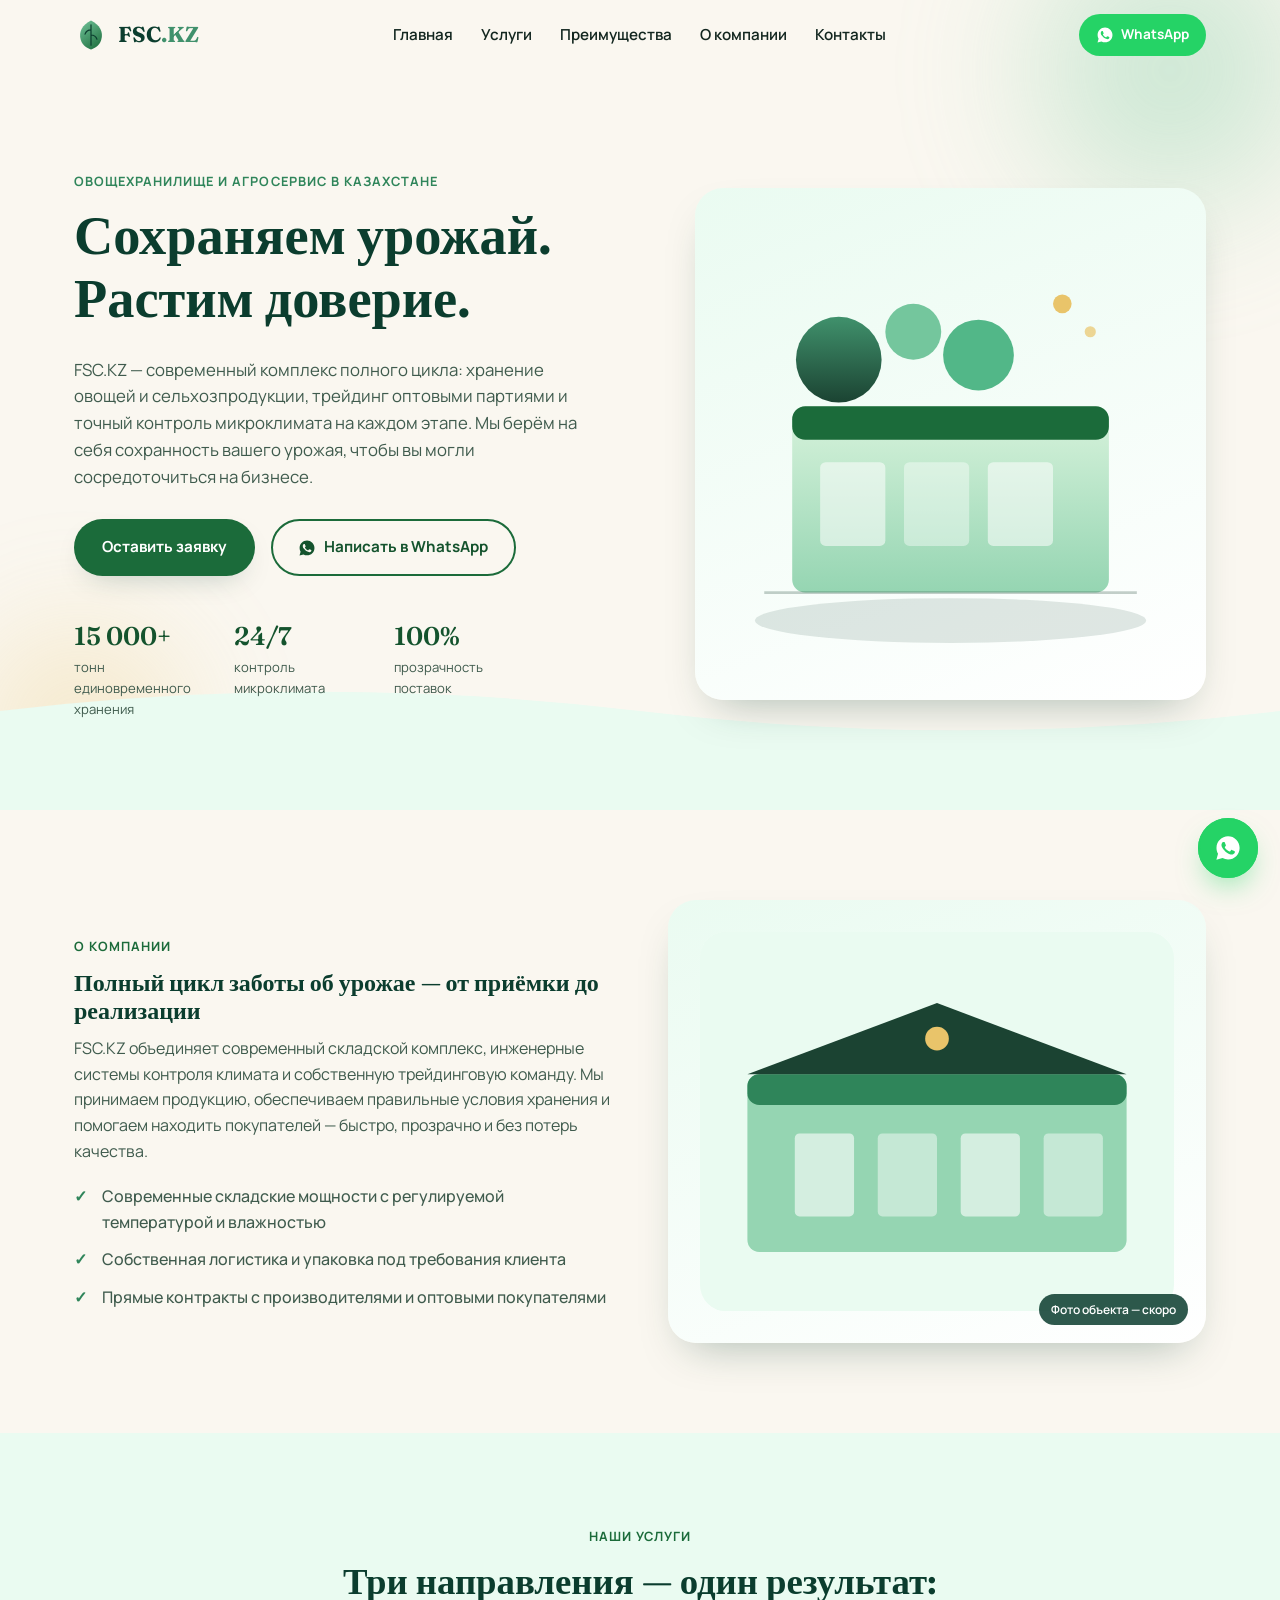
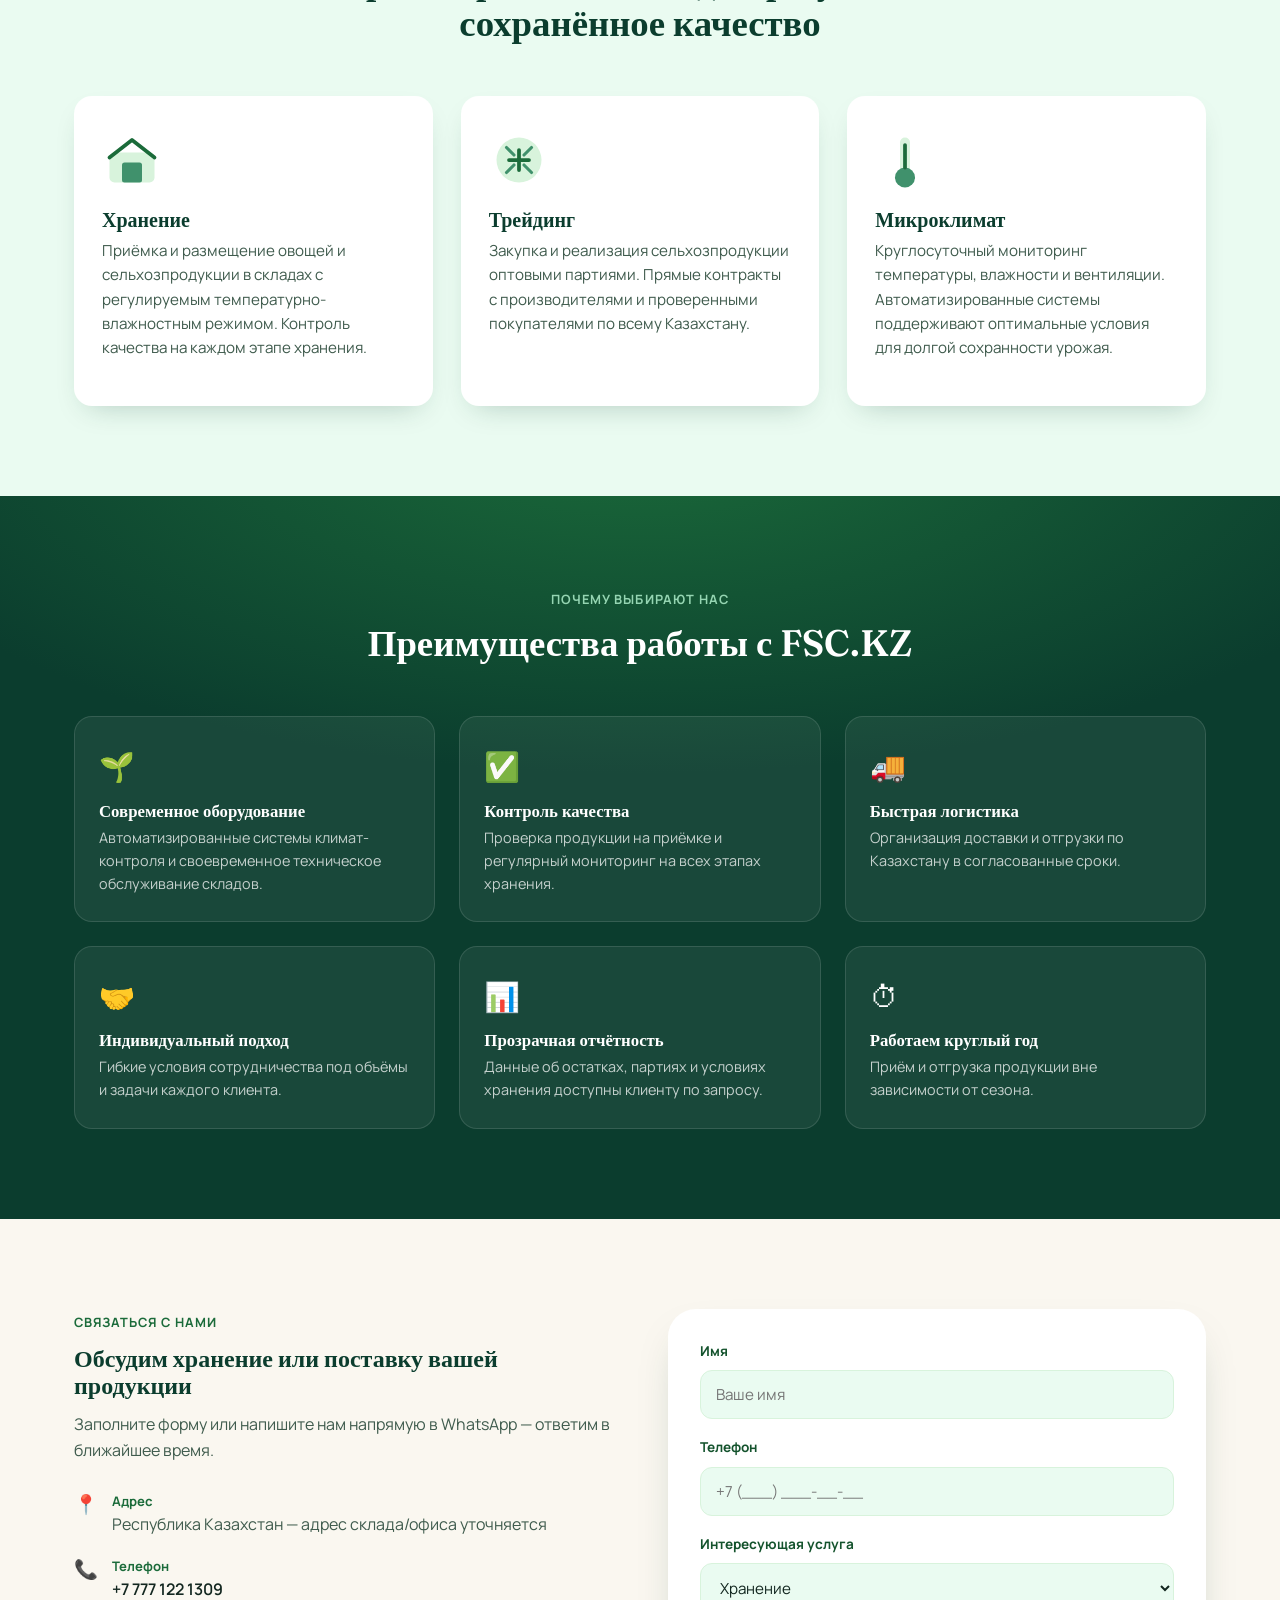
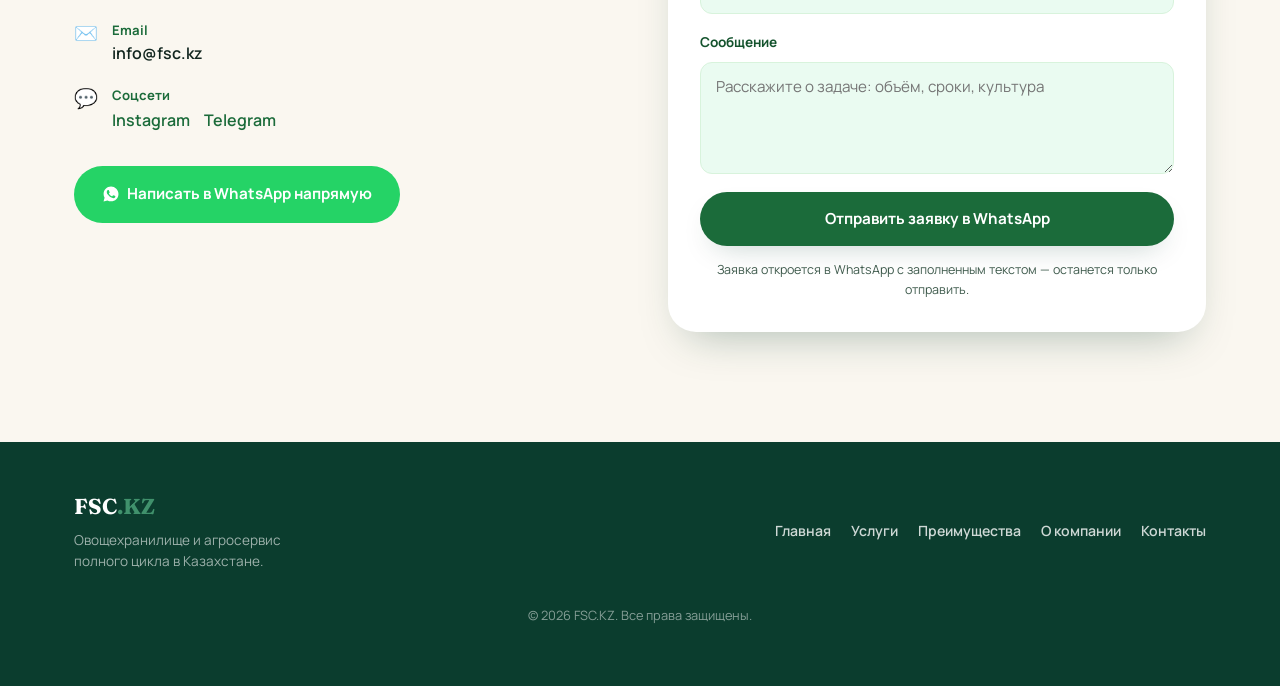
==== index.html @ c546d1f9 "Add responsive FSC.KZ landing page (storage, trading, climate control) Static HTML/CSS/JS site in gr" ====
<!DOCTYPE html>
<html lang="ru">
<head>
<meta charset="UTF-8">
<meta name="viewport" content="width=device-width, initial-scale=1.0">
<title>FSC.KZ — Овощехранилище и агросервис</title>
<meta name="description" content="FSC.KZ — современное овощехранилище и агросервис в Казахстане. Хранение, трейдинг и контроль микроклимата для сельхозпродукции.">
<link rel="icon" href="assets/images/favicon.svg" type="image/svg+xml">
<link rel="preconnect" href="https://fonts.googleapis.com">
<link rel="preconnect" href="https://fonts.gstatic.com" crossorigin>
<link href="https://fonts.googleapis.com/css2?family=Manrope:wght@400;500;600;700;800&family=Fraunces:ital,opsz,wght@0,9..144,500;0,9..144,600;1,9..144,500&display=swap" rel="stylesheet">
<link rel="stylesheet" href="assets/css/style.css">
</head>
<body>

<!-- ============ HEADER ============ -->
<header class="header" id="header">
  <div class="container header__inner">
    <a href="#top" class="logo">
      <span class="logo__mark" aria-hidden="true">
        <svg viewBox="0 0 40 40" fill="none" xmlns="http://www.w3.org/2000/svg">
          <path d="M20 3C10 8 5 16 8 26c2 6.5 8 10 12 11 4-1 10-4.5 12-11 3-10-2-18-12-23Z" fill="url(#leafGrad)"/>
          <path d="M20 8v24M20 14c-3 0-6 2-7 5M20 20c3 0 6 2 7 5" stroke="#0b3d2e" stroke-width="1.4" stroke-linecap="round"/>
          <defs>
            <linearGradient id="leafGrad" x1="5" y1="3" x2="32" y2="37" gradientUnits="userSpaceOnUse">
              <stop stop-color="#74C69D"/>
              <stop offset="1" stop-color="#1B6B3A"/>
            </linearGradient>
          </defs>
        </svg>
      </span>
      <span class="logo__text">FSC<span class="logo__dot">.KZ</span></span>
    </a>

    <nav class="nav" id="nav">
      <a href="#top">Главная</a>
      <a href="#services">Услуги</a>
      <a href="#advantages">Преимущества</a>
      <a href="#about">О компании</a>
      <a href="#contact">Контакты</a>
    </nav>

    <div class="header__actions">
      <a class="btn btn--whatsapp btn--sm" id="wa-header" href="#" target="_blank" rel="noopener">
        <svg viewBox="0 0 24 24" width="18" height="18" fill="currentColor" aria-hidden="true"><path d="M12.04 2C6.58 2 2.13 6.45 2.13 11.91c0 1.75.46 3.46 1.33 4.96L2.05 22l5.25-1.38a9.9 9.9 0 0 0 4.74 1.21h.01c5.46 0 9.91-4.45 9.91-9.91 0-2.65-1.03-5.14-2.9-7.01A9.87 9.87 0 0 0 12.04 2Zm5.8 14.16c-.24.68-1.4 1.32-1.93 1.38-.5.06-1.02.28-3.42-.71-2.9-1.19-4.77-4.14-4.92-4.34-.15-.2-1.17-1.56-1.17-2.97s.73-2.1.99-2.39c.25-.28.55-.35.73-.35.19 0 .37 0 .53.01.17.01.4-.06.62.48.24.58.81 2 .88 2.15.07.15.12.32.02.51-.1.2-.15.32-.3.49-.15.17-.3.38-.44.51-.15.14-.3.29-.13.57.17.28.75 1.25 1.62 2.03 1.11 1 2.05 1.31 2.33 1.46.28.15.44.12.6-.07.17-.2.71-.83.9-1.11.19-.29.38-.24.63-.14.26.1 1.65.79 1.94.93.28.14.47.21.53.33.07.13.07.72-.17 1.4Z"/></svg>
        WhatsApp
      </a>
      <button class="nav__toggle" id="navToggle" aria-label="Открыть меню" aria-expanded="false">
        <span></span><span></span><span></span>
      </button>
    </div>
  </div>
</header>

<main id="top">

  <!-- ============ HERO ============ -->
  <section class="hero">
    <div class="hero__bg" aria-hidden="true">
      <div class="blob blob--1"></div>
      <div class="blob blob--2"></div>
      <svg class="hero__rows" viewBox="0 0 1440 400" preserveAspectRatio="none" aria-hidden="true">
        <path d="M0 220 Q 360 150 720 220 T 1440 220 V400 H0 Z" fill="#eafbf1"/>
      </svg>
    </div>

    <div class="container hero__inner">
      <div class="hero__content" data-reveal>
        <p class="eyebrow">Овощехранилище и агросервис в Казахстане</p>
        <h1>Сохраняем урожай.<br>Растим доверие.</h1>
        <p class="hero__lead">
          FSC.KZ — современный комплекс полного цикла: хранение овощей и сельхозпродукции,
          трейдинг оптовыми партиями и точный контроль микроклимата на каждом этапе.
          Мы берём на себя сохранность вашего урожая, чтобы вы могли сосредоточиться на бизнесе.
        </p>
        <div class="hero__cta">
          <a href="#contact" class="btn btn--primary">Оставить заявку</a>
          <a href="#" class="btn btn--outline wa-link" id="wa-hero" target="_blank" rel="noopener">
            <svg viewBox="0 0 24 24" width="18" height="18" fill="currentColor" aria-hidden="true"><path d="M12.04 2C6.58 2 2.13 6.45 2.13 11.91c0 1.75.46 3.46 1.33 4.96L2.05 22l5.25-1.38a9.9 9.9 0 0 0 4.74 1.21h.01c5.46 0 9.91-4.45 9.91-9.91 0-2.65-1.03-5.14-2.9-7.01A9.87 9.87 0 0 0 12.04 2Zm5.8 14.16c-.24.68-1.4 1.32-1.93 1.38-.5.06-1.02.28-3.42-.71-2.9-1.19-4.77-4.14-4.92-4.34-.15-.2-1.17-1.56-1.17-2.97s.73-2.1.99-2.39c.25-.28.55-.35.73-.35.19 0 .37 0 .53.01.17.01.4-.06.62.48.24.58.81 2 .88 2.15.07.15.12.32.02.51-.1.2-.15.32-.3.49-.15.17-.3.38-.44.51-.15.14-.3.29-.13.57.17.28.75 1.25 1.62 2.03 1.11 1 2.05 1.31 2.33 1.46.28.15.44.12.6-.07.17-.2.71-.83.9-1.11.19-.29.38-.24.63-.14.26.1 1.65.79 1.94.93.28.14.47.21.53.33.07.13.07.72-.17 1.4Z"/></svg>
            Написать в WhatsApp
          </a>
        </div>

        <div class="hero__stats">
          <div class="stat">
            <span class="stat__num">15 000+</span>
            <span class="stat__label">тонн единовременного хранения</span>
          </div>
          <div class="stat">
            <span class="stat__num">24/7</span>
            <span class="stat__label">контроль микроклимата</span>
          </div>
          <div class="stat">
            <span class="stat__num">100%</span>
            <span class="stat__label">прозрачность поставок</span>
          </div>
        </div>
      </div>

      <div class="hero__visual reveal-card" id="heroVisual" data-reveal>
        <svg viewBox="0 0 480 480" class="hero__illustration" role="img" aria-label="Иллюстрация овощехранилища">
          <defs>
            <linearGradient id="silo" x1="0" y1="0" x2="0" y2="1">
              <stop offset="0" stop-color="#d8f3dc"/>
              <stop offset="1" stop-color="#95d5b2"/>
            </linearGradient>
            <linearGradient id="ground" x1="0" y1="0" x2="0" y2="1">
              <stop offset="0" stop-color="#40916c"/>
              <stop offset="1" stop-color="#1b4332"/>
            </linearGradient>
          </defs>
          <ellipse cx="240" cy="430" rx="210" ry="24" fill="#0b3d2e" opacity=".12"/>
          <rect x="70" y="200" width="340" height="200" rx="14" fill="url(#silo)"/>
          <rect x="70" y="200" width="340" height="36" rx="14" fill="#1b6b3a"/>
          <rect x="100" y="260" width="70" height="90" rx="6" fill="#ffffff" opacity=".55"/>
          <rect x="190" y="260" width="70" height="90" rx="6" fill="#ffffff" opacity=".4"/>
          <rect x="280" y="260" width="70" height="90" rx="6" fill="#ffffff" opacity=".55"/>
          <circle cx="120" cy="150" r="46" fill="url(#ground)"/>
          <circle cx="200" cy="120" r="30" fill="#74c69d"/>
          <circle cx="270" cy="145" r="38" fill="#52b788"/>
          <path d="M40 400h400" stroke="#1b4332" stroke-width="3" opacity=".25"/>
          <g class="float-slow">
            <circle cx="360" cy="90" r="10" fill="#e9c46a"/>
            <circle cx="390" cy="120" r="6" fill="#e9c46a" opacity=".7"/>
          </g>
        </svg>
        <div class="reveal-card__glow"></div>
      </div>
    </div>
  </section>

  <!-- ============ ABOUT ============ -->
  <section class="about" id="about">
    <div class="container about__inner">
      <div class="about__text" data-reveal>
        <p class="eyebrow eyebrow--dark">О компании</p>
        <h2>Полный цикл заботы об урожае — от приёмки до реализации</h2>
        <p>
          FSC.KZ объединяет современный складской комплекс, инженерные системы контроля климата
          и собственную трейдинговую команду. Мы принимаем продукцию, обеспечиваем правильные условия
          хранения и помогаем находить покупателей — быстро, прозрачно и без потерь качества.
        </p>
        <ul class="about__points">
          <li>Современные складские мощности с регулируемой температурой и влажностью</li>
          <li>Собственная логистика и упаковка под требования клиента</li>
          <li>Прямые контракты с производителями и оптовыми покупателями</li>
        </ul>
      </div>
      <div class="about__media reveal-card" data-reveal>
        <svg viewBox="0 0 400 320" role="img" aria-label="Складской комплекс">
          <rect width="400" height="320" rx="22" fill="#eafbf1"/>
          <rect x="40" y="120" width="320" height="150" rx="10" fill="#95d5b2"/>
          <rect x="40" y="120" width="320" height="26" rx="10" fill="#2f855a"/>
          <polygon points="40,120 200,60 360,120" fill="#1b4332"/>
          <rect x="80" y="170" width="50" height="70" rx="4" fill="#ffffff" opacity=".6"/>
          <rect x="150" y="170" width="50" height="70" rx="4" fill="#ffffff" opacity=".45"/>
          <rect x="220" y="170" width="50" height="70" rx="4" fill="#ffffff" opacity=".6"/>
          <rect x="290" y="170" width="50" height="70" rx="4" fill="#ffffff" opacity=".45"/>
          <circle cx="200" cy="90" r="10" fill="#e9c46a"/>
        </svg>
        <div class="reveal-card__glow"></div>
        <span class="media-badge">Фото объекта — скоро</span>
      </div>
    </div>
  </section>

  <!-- ============ SERVICES ============ -->
  <section class="services" id="services">
    <div class="container">
      <div class="section-head" data-reveal>
        <p class="eyebrow eyebrow--dark">Наши услуги</p>
        <h2>Три направления — один результат: сохранённое качество</h2>
      </div>

      <div class="cards">
        <article class="card" data-reveal>
          <div class="card__icon">
            <svg viewBox="0 0 48 48" fill="none"><rect x="6" y="18" width="36" height="24" rx="4" fill="#d8f3dc"/><path d="M6 22 24 8l18 14" stroke="#1b6b3a" stroke-width="3" fill="none" stroke-linecap="round" stroke-linejoin="round"/><rect x="16" y="26" width="16" height="16" rx="2" fill="#40916c"/></svg>
          </div>
          <h3>Хранение</h3>
          <p>Приёмка и размещение овощей и сельхозпродукции в складах с регулируемым температурно-влажностным режимом. Контроль качества на каждом этапе хранения.</p>
          <div class="card__more">
            <p>Гибкие сроки хранения, раздельные зоны по видам продукции, учёт партий и остатков в реальном времени.</p>
            <a href="#contact" class="card__link">Рассчитать хранение →</a>
          </div>
        </article>

        <article class="card" data-reveal>
          <div class="card__icon">
            <svg viewBox="0 0 48 48" fill="none"><circle cx="24" cy="24" r="18" fill="#d8f3dc"/><path d="M16 24h16M24 16v16" stroke="#1b6b3a" stroke-width="3" stroke-linecap="round"/><path d="M14 14l6 6M34 14l-6 6M14 34l6-6M34 34l-6-6" stroke="#40916c" stroke-width="2.5" stroke-linecap="round"/></svg>
          </div>
          <h3>Трейдинг</h3>
          <p>Закупка и реализация сельхозпродукции оптовыми партиями. Прямые контракты с производителями и проверенными покупателями по всему Казахстану.</p>
          <div class="card__more">
            <p>Прозрачное ценообразование, сопровождение сделки, помощь с логистикой и документами.</p>
            <a href="#contact" class="card__link">Обсудить поставку →</a>
          </div>
        </article>

        <article class="card" data-reveal>
          <div class="card__icon">
            <svg viewBox="0 0 48 48" fill="none"><rect x="20" y="6" width="8" height="30" rx="4" fill="#d8f3dc"/><circle cx="24" cy="38" r="8" fill="#40916c"/><path d="M24 12v18" stroke="#1b6b3a" stroke-width="3" stroke-linecap="round"/></svg>
          </div>
          <h3>Микроклимат</h3>
          <p>Круглосуточный мониторинг температуры, влажности и вентиляции. Автоматизированные системы поддерживают оптимальные условия для долгой сохранности урожая.</p>
          <div class="card__more">
            <p>Датчики и автоматика собственной разработки, отчётность по параметрам хранения по запросу клиента.</p>
            <a href="#contact" class="card__link">Узнать подробнее →</a>
          </div>
        </article>
      </div>
    </div>
  </section>

  <!-- ============ ADVANTAGES ============ -->
  <section class="advantages" id="advantages">
    <div class="container">
      <div class="section-head section-head--light" data-reveal>
        <p class="eyebrow eyebrow--light">Почему выбирают нас</p>
        <h2>Преимущества работы с FSC.KZ</h2>
      </div>

      <div class="adv-grid">
        <div class="adv" data-reveal>
          <div class="adv__icon">🌱</div>
          <h4>Современное оборудование</h4>
          <p>Автоматизированные системы климат-контроля и своевременное техническое обслуживание складов.</p>
        </div>
        <div class="adv" data-reveal>
          <div class="adv__icon">✅</div>
          <h4>Контроль качества</h4>
          <p>Проверка продукции на приёмке и регулярный мониторинг на всех этапах хранения.</p>
        </div>
        <div class="adv" data-reveal>
          <div class="adv__icon">🚚</div>
          <h4>Быстрая логистика</h4>
          <p>Организация доставки и отгрузки по Казахстану в согласованные сроки.</p>
        </div>
        <div class="adv" data-reveal>
          <div class="adv__icon">🤝</div>
          <h4>Индивидуальный подход</h4>
          <p>Гибкие условия сотрудничества под объёмы и задачи каждого клиента.</p>
        </div>
        <div class="adv" data-reveal>
          <div class="adv__icon">📊</div>
          <h4>Прозрачная отчётность</h4>
          <p>Данные об остатках, партиях и условиях хранения доступны клиенту по запросу.</p>
        </div>
        <div class="adv" data-reveal>
          <div class="adv__icon">⏱</div>
          <h4>Работаем круглый год</h4>
          <p>Приём и отгрузка продукции вне зависимости от сезона.</p>
        </div>
      </div>
    </div>
  </section>

  <!-- ============ CONTACT ============ -->
  <section class="contact" id="contact">
    <div class="container contact__inner">
      <div class="contact__info" data-reveal>
        <p class="eyebrow eyebrow--dark">Связаться с нами</p>
        <h2>Обсудим хранение или поставку вашей продукции</h2>
        <p class="contact__lead">Заполните форму или напишите нам напрямую в WhatsApp — ответим в ближайшее время.</p>

        <ul class="contact__list">
          <li>
            <span class="contact__ico">📍</span>
            <div><strong>Адрес</strong><span data-config="address">Адрес склада/офиса — уточняется</span></div>
          </li>
          <li>
            <span class="contact__ico">📞</span>
            <div><strong>Телефон</strong><a href="tel:+77771221309">+7 777 122 1309</a></div>
          </li>
          <li>
            <span class="contact__ico">✉️</span>
            <div><strong>Email</strong><a href="mailto:info@fsc.kz" data-config="email">info@fsc.kz</a></div>
          </li>
          <li>
            <span class="contact__ico">💬</span>
            <div><strong>Соцсети</strong>
              <div class="social-row">
                <a href="#" data-config="instagram" target="_blank" rel="noopener">Instagram</a>
                <a href="#" data-config="telegram" target="_blank" rel="noopener">Telegram</a>
              </div>
            </div>
          </li>
        </ul>

        <a href="#" class="btn btn--whatsapp wa-link" id="wa-contact" target="_blank" rel="noopener">
          <svg viewBox="0 0 24 24" width="18" height="18" fill="currentColor" aria-hidden="true"><path d="M12.04 2C6.58 2 2.13 6.45 2.13 11.91c0 1.75.46 3.46 1.33 4.96L2.05 22l5.25-1.38a9.9 9.9 0 0 0 4.74 1.21h.01c5.46 0 9.91-4.45 9.91-9.91 0-2.65-1.03-5.14-2.9-7.01A9.87 9.87 0 0 0 12.04 2Zm5.8 14.16c-.24.68-1.4 1.32-1.93 1.38-.5.06-1.02.28-3.42-.71-2.9-1.19-4.77-4.14-4.92-4.34-.15-.2-1.17-1.56-1.17-2.97s.73-2.1.99-2.39c.25-.28.55-.35.73-.35.19 0 .37 0 .53.01.17.01.4-.06.62.48.24.58.81 2 .88 2.15.07.15.12.32.02.51-.1.2-.15.32-.3.49-.15.17-.3.38-.44.51-.15.14-.3.29-.13.57.17.28.75 1.25 1.62 2.03 1.11 1 2.05 1.31 2.33 1.46.28.15.44.12.6-.07.17-.2.71-.83.9-1.11.19-.29.38-.24.63-.14.26.1 1.65.79 1.94.93.28.14.47.21.53.33.07.13.07.72-.17 1.4Z"/></svg>
          Написать в WhatsApp напрямую
        </a>
      </div>

      <form class="contact__form" id="contactForm" data-reveal>
        <label>
          Имя
          <input type="text" name="name" required placeholder="Ваше имя">
        </label>
        <label>
          Телефон
          <input type="tel" name="phone" required placeholder="+7 (___) ___-__-__">
        </label>
        <label>
          Интересующая услуга
          <select name="service">
            <option value="Хранение">Хранение</option>
            <option value="Трейдинг">Трейдинг</option>
            <option value="Микроклимат">Микроклимат</option>
            <option value="Другое">Другое</option>
          </select>
        </label>
        <label>
          Сообщение
          <textarea name="message" rows="4" placeholder="Расскажите о задаче: объём, сроки, культура"></textarea>
        </label>
        <button type="submit" class="btn btn--primary btn--block">
          Отправить заявку в WhatsApp
        </button>
        <p class="form__hint">Заявка откроется в WhatsApp с заполненным текстом — останется только отправить.</p>
      </form>
    </div>
  </section>
</main>

<!-- ============ FOOTER ============ -->
<footer class="footer">
  <div class="container footer__inner">
    <div class="footer__brand">
      <span class="logo__text">FSC<span class="logo__dot">.KZ</span></span>
      <p>Овощехранилище и агросервис полного цикла в Казахстане.</p>
    </div>
    <nav class="footer__nav">
      <a href="#top">Главная</a>
      <a href="#services">Услуги</a>
      <a href="#advantages">Преимущества</a>
      <a href="#about">О компании</a>
      <a href="#contact">Контакты</a>
    </nav>
    <p class="footer__copy">© <span id="year"></span> FSC.KZ. Все права защищены.</p>
  </div>
</footer>

<!-- ============ FLOATING WHATSAPP ============ -->
<a href="#" class="wa-float wa-link" id="wa-float" target="_blank" rel="noopener" aria-label="Написать в WhatsApp">
  <svg viewBox="0 0 24 24" width="28" height="28" fill="currentColor" aria-hidden="true"><path d="M12.04 2C6.58 2 2.13 6.45 2.13 11.91c0 1.75.46 3.46 1.33 4.96L2.05 22l5.25-1.38a9.9 9.9 0 0 0 4.74 1.21h.01c5.46 0 9.91-4.45 9.91-9.91 0-2.65-1.03-5.14-2.9-7.01A9.87 9.87 0 0 0 12.04 2Zm5.8 14.16c-.24.68-1.4 1.32-1.93 1.38-.5.06-1.02.28-3.42-.71-2.9-1.19-4.77-4.14-4.92-4.34-.15-.2-1.17-1.56-1.17-2.97s.73-2.1.99-2.39c.25-.28.55-.35.73-.35.19 0 .37 0 .53.01.17.01.4-.06.62.48.24.58.81 2 .88 2.15.07.15.12.32.02.51-.1.2-.15.32-.3.49-.15.17-.3.38-.44.51-.15.14-.3.29-.13.57.17.28.75 1.25 1.62 2.03 1.11 1 2.05 1.31 2.33 1.46.28.15.44.12.6-.07.17-.2.71-.83.9-1.11.19-.29.38-.24.63-.14.26.1 1.65.79 1.94.93.28.14.47.21.53.33.07.13.07.72-.17 1.4Z"/></svg>
  <span class="wa-float__pulse"></span>
</a>

<script src="assets/js/main.js"></script>
</body>
</html>
---- assets/css/style.css ----
/* ==========================================================================
   FSC.KZ — design tokens
   ========================================================================== */
:root {
  --green-900: #0b3d2e;
  --green-800: #14532d;
  --green-700: #1b6b3a;
  --green-600: #2f855a;
  --green-500: #40916c;
  --green-400: #74c69d;
  --green-300: #95d5b2;
  --green-200: #b7e4c7;
  --green-100: #d8f3dc;
  --green-50: #eafbf1;
  --cream: #faf7f0;
  --earth: #e9c46a;
  --earth-dark: #c98a4b;
  --ink: #12261f;
  --ink-soft: #3f5b4d;
  --white: #ffffff;

  --wa: #25d366;
  --wa-dark: #1ebe5a;

  --font-display: 'Fraunces', 'Georgia', serif;
  --font-body: 'Manrope', 'Segoe UI', sans-serif;

  --radius-lg: 28px;
  --radius-md: 18px;
  --radius-sm: 12px;
  --shadow-soft: 0 20px 45px -20px rgba(11, 61, 46, 0.35);
  --shadow-card: 0 12px 30px -14px rgba(11, 61, 46, 0.28);
  --ease: cubic-bezier(.22, 1, .36, 1);
}

* { box-sizing: border-box; }
html { scroll-behavior: smooth; }
body {
  margin: 0;
  font-family: var(--font-body);
  color: var(--ink);
  background: var(--cream);
  line-height: 1.6;
  -webkit-font-smoothing: antialiased;
  overflow-x: hidden;
}
h1, h2, h3, h4 { font-family: var(--font-display); font-weight: 600; line-height: 1.15; margin: 0 0 .5em; color: var(--green-900); }
p { margin: 0 0 1em; color: var(--ink-soft); }
a { color: inherit; text-decoration: none; }
ul { list-style: none; margin: 0; padding: 0; }
img, svg { max-width: 100%; display: block; }
button { font-family: inherit; cursor: pointer; }

.container {
  width: 100%;
  max-width: 1180px;
  margin: 0 auto;
  padding: 0 24px;
}

.eyebrow {
  display: inline-block;
  font-weight: 700;
  font-size: .8rem;
  letter-spacing: .08em;
  text-transform: uppercase;
  color: var(--green-600);
  margin-bottom: 1em;
}
.eyebrow--dark { color: var(--green-700); }
.eyebrow--light { color: var(--green-300); }

/* Reveal-on-scroll (progressive enhancement: hidden only once JS confirms it can reveal them) */
.js-ready [data-reveal] {
  opacity: 0;
  transform: translateY(28px);
  transition: opacity .8s var(--ease), transform .8s var(--ease);
}
.js-ready [data-reveal].is-visible { opacity: 1; transform: translateY(0); }

@media (prefers-reduced-motion: reduce) {
  [data-reveal] { opacity: 1 !important; transform: none !important; transition: none !important; }
}

/* ==========================================================================
   Buttons
   ========================================================================== */
.btn {
  display: inline-flex;
  align-items: center;
  justify-content: center;
  gap: .5em;
  padding: .95em 1.7em;
  border-radius: 999px;
  font-weight: 700;
  font-size: .95rem;
  border: 2px solid transparent;
  transition: transform .25s var(--ease), box-shadow .25s var(--ease), background .25s var(--ease), color .25s var(--ease);
  white-space: nowrap;
}
.btn:hover { transform: translateY(-2px); }
.btn--primary { background: var(--green-700); color: var(--white); box-shadow: var(--shadow-card); }
.btn--primary:hover { background: var(--green-800); }
.btn--outline { border-color: var(--green-700); color: var(--green-800); background: transparent; }
.btn--outline:hover { background: var(--green-700); color: var(--white); }
.btn--whatsapp { background: var(--wa); color: var(--white); }
.btn--whatsapp:hover { background: var(--wa-dark); }
.btn--sm { padding: .6em 1.1em; font-size: .85rem; }
.btn--block { width: 100%; }

/* ==========================================================================
   Header
   ========================================================================== */
.header {
  position: fixed;
  inset: 0 0 auto 0;
  z-index: 100;
  padding: 14px 0;
  transition: background .35s var(--ease), box-shadow .35s var(--ease), padding .35s var(--ease);
}
.header::before {
  content: "";
  position: absolute; inset: 0;
  background: rgba(250, 247, 240, 0.72);
  backdrop-filter: blur(14px);
  -webkit-backdrop-filter: blur(14px);
  opacity: 0;
  transition: opacity .35s var(--ease);
}
.header.is-scrolled::before { opacity: 1; }
.header.is-scrolled { box-shadow: 0 8px 30px -18px rgba(11,61,46,.35); padding: 8px 0; }

.header__inner { position: relative; display: flex; align-items: center; justify-content: space-between; gap: 24px; }

.logo { display: flex; align-items: center; gap: 10px; }
.logo__mark { width: 34px; height: 34px; }
.logo__text { font-family: var(--font-display); font-weight: 700; font-size: 1.35rem; color: var(--green-900); }
.logo__dot { color: var(--green-500); }

.nav { display: flex; gap: 28px; }
.nav a { font-weight: 600; font-size: .95rem; color: var(--ink); position: relative; padding: 4px 0; }
.nav a::after {
  content: "";
  position: absolute; left: 0; right: 100%; bottom: -2px; height: 2px;
  background: var(--green-600);
  transition: right .3s var(--ease);
}
.nav a:hover::after { right: 0; }

.header__actions { display: flex; align-items: center; gap: 14px; }

.nav__toggle {
  display: none;
  flex-direction: column;
  justify-content: center;
  gap: 5px;
  width: 40px; height: 40px;
  background: transparent; border: none;
}
.nav__toggle span { display: block; height: 2px; width: 22px; background: var(--green-900); border-radius: 2px; transition: transform .3s var(--ease), opacity .3s var(--ease); margin: 0 auto; }
.nav__toggle.is-open span:nth-child(1) { transform: translateY(7px) rotate(45deg); }
.nav__toggle.is-open span:nth-child(2) { opacity: 0; }
.nav__toggle.is-open span:nth-child(3) { transform: translateY(-7px) rotate(-45deg); }

/* ==========================================================================
   Hero
   ========================================================================== */
.hero { position: relative; padding: 168px 0 90px; overflow: hidden; }
.hero__bg { position: absolute; inset: 0; z-index: 0; }
.hero__rows { position: absolute; bottom: 0; left: 0; width: 100%; height: 220px; }
.blob { position: absolute; border-radius: 50%; filter: blur(50px); opacity: .55; }
.blob--1 { width: 420px; height: 420px; background: radial-gradient(circle, var(--green-300), transparent 70%); top: -140px; right: -100px; }
.blob--2 { width: 320px; height: 320px; background: radial-gradient(circle, var(--earth), transparent 70%); bottom: -80px; left: -80px; opacity: .35; }

.hero__inner {
  position: relative; z-index: 1;
  display: grid;
  grid-template-columns: 1.05fr .95fr;
  gap: 56px;
  align-items: center;
}
.hero h1 { font-size: clamp(2.3rem, 4.4vw, 3.4rem); }
.hero__lead { font-size: 1.05rem; max-width: 52ch; }
.hero__cta { display: flex; gap: 16px; flex-wrap: wrap; margin: 28px 0 40px; }

.hero__stats { display: flex; gap: 32px; flex-wrap: wrap; }
.stat { display: flex; flex-direction: column; }
.stat__num { font-family: var(--font-display); font-size: 1.6rem; font-weight: 600; color: var(--green-800); }
.stat__label { font-size: .82rem; color: var(--ink-soft); max-width: 16ch; }

/* Reveal-card cursor spotlight interaction */
.reveal-card {
  position: relative;
  border-radius: var(--radius-lg);
  background: linear-gradient(160deg, var(--green-50), var(--white));
  box-shadow: var(--shadow-soft);
  padding: 32px;
  overflow: hidden;
  isolation: isolate;
}
.reveal-card__glow {
  position: absolute; inset: 0;
  background: radial-gradient(220px circle at var(--mx, 50%) var(--my, 50%), rgba(255,255,255,.55), transparent 60%);
  opacity: 0;
  transition: opacity .4s var(--ease);
  pointer-events: none;
  z-index: 1;
}
.reveal-card:hover .reveal-card__glow { opacity: 1; }
.hero__illustration { position: relative; z-index: 0; transition: transform .5s var(--ease); }
.reveal-card:hover .hero__illustration { transform: scale(1.03) rotate(-1deg); }
.float-slow { animation: float 5s ease-in-out infinite; transform-origin: center; }
@keyframes float { 0%,100% { transform: translateY(0); } 50% { transform: translateY(-10px); } }

/* ==========================================================================
   About
   ========================================================================== */
.about { padding: 90px 0; }
.about__inner { display: grid; grid-template-columns: 1fr 1fr; gap: 56px; align-items: center; }
.about__points { display: flex; flex-direction: column; gap: 12px; margin-top: 20px; }
.about__points li { position: relative; padding-left: 28px; color: var(--ink-soft); font-weight: 500; }
.about__points li::before { content: "✓"; position: absolute; left: 0; color: var(--green-600); font-weight: 800; }
.about__media { position: relative; }
.media-badge {
  position: absolute; bottom: 18px; right: 18px; z-index: 2;
  background: rgba(11,61,46,.85); color: var(--white);
  font-size: .75rem; font-weight: 600;
  padding: 6px 12px; border-radius: 999px;
}

/* ==========================================================================
   Services
   ========================================================================== */
.services { padding: 90px 0; background: var(--green-50); }
.section-head { max-width: 640px; margin: 0 auto 52px; text-align: center; }
.section-head h2 { font-size: clamp(1.7rem, 3vw, 2.3rem); }

.cards { display: grid; grid-template-columns: repeat(3, 1fr); gap: 28px; }
.card {
  position: relative;
  background: var(--white);
  border-radius: var(--radius-md);
  padding: 34px 28px 30px;
  box-shadow: var(--shadow-card);
  overflow: hidden;
  transition: transform .45s var(--ease), box-shadow .45s var(--ease);
}
.card:hover { transform: translateY(-8px); box-shadow: 0 26px 50px -20px rgba(11,61,46,.4); }
.card__icon {
  width: 60px; height: 60px; margin-bottom: 18px;
  transition: transform .45s var(--ease);
}
.card:hover .card__icon { transform: scale(1.12) rotate(-4deg); }
.card h3 { font-size: 1.25rem; margin-bottom: .4em; }
.card > p { font-size: .95rem; }

.card__more {
  max-height: 0;
  opacity: 0;
  transform: translateY(8px);
  transition: max-height .45s var(--ease), opacity .4s var(--ease), transform .4s var(--ease), margin .4s var(--ease);
  overflow: hidden;
}
.card:hover .card__more,
.card:focus-within .card__more {
  max-height: 160px;
  opacity: 1;
  transform: translateY(0);
  margin-top: 6px;
}
.card__link { color: var(--green-700); font-weight: 700; font-size: .9rem; display: inline-block; margin-top: 6px; }

/* ==========================================================================
   Advantages
   ========================================================================== */
.advantages {
  padding: 90px 0;
  background: radial-gradient(1200px 500px at 50% -10%, var(--green-700), var(--green-900) 70%);
  color: var(--white);
}
.section-head--light h2 { color: var(--white); }
.adv-grid { display: grid; grid-template-columns: repeat(3, 1fr); gap: 24px; }
.adv {
  background: rgba(255,255,255,.06);
  border: 1px solid rgba(255,255,255,.12);
  border-radius: var(--radius-md);
  padding: 26px 24px;
  transition: background .35s var(--ease), transform .35s var(--ease);
}
.adv:hover { background: rgba(255,255,255,.12); transform: translateY(-6px); }
.adv__icon { font-size: 1.8rem; margin-bottom: 12px; }
.adv h4 { color: var(--white); font-size: 1.05rem; margin-bottom: .3em; }
.adv p { color: rgba(255,255,255,.75); font-size: .9rem; margin: 0; }

/* ==========================================================================
   Contact
   ========================================================================== */
.contact { padding: 90px 0 110px; }
.contact__inner { display: grid; grid-template-columns: 1fr 1fr; gap: 56px; align-items: start; }
.contact__lead { font-size: 1rem; }

.contact__list { display: flex; flex-direction: column; gap: 18px; margin: 28px 0 32px; }
.contact__list li { display: flex; align-items: flex-start; gap: 14px; }
.contact__ico { font-size: 1.2rem; line-height: 1.4; }
.contact__list strong { display: block; font-size: .82rem; color: var(--green-700); }
.contact__list a { font-weight: 600; }
.contact__list span { color: var(--ink-soft); }
.social-row { display: flex; gap: 14px; margin-top: 2px; }
.social-row a { font-weight: 600; color: var(--green-700); }

.contact__form {
  display: flex;
  flex-direction: column;
  gap: 18px;
  background: var(--white);
  padding: 32px;
  border-radius: var(--radius-lg);
  box-shadow: var(--shadow-soft);
}
.contact__form label { display: flex; flex-direction: column; gap: 8px; font-size: .85rem; font-weight: 700; color: var(--green-800); }
.contact__form input,
.contact__form select,
.contact__form textarea {
  font-family: inherit;
  font-size: .95rem;
  padding: .85em 1em;
  border-radius: var(--radius-sm);
  border: 1.5px solid var(--green-100);
  background: var(--green-50);
  color: var(--ink);
  resize: vertical;
  transition: border-color .25s var(--ease), background .25s var(--ease);
}
.contact__form input:focus,
.contact__form select:focus,
.contact__form textarea:focus {
  outline: none;
  border-color: var(--green-500);
  background: var(--white);
}
.form__hint { font-size: .78rem; color: var(--ink-soft); text-align: center; margin: -4px 0 0; }

/* ==========================================================================
   Footer
   ========================================================================== */
.footer { background: var(--green-900); color: rgba(255,255,255,.75); padding: 48px 0; }
.footer__inner { display: flex; flex-wrap: wrap; gap: 24px; align-items: center; justify-content: space-between; }
.footer .logo__text { color: var(--white); }
.footer__brand p { color: rgba(255,255,255,.6); font-size: .85rem; max-width: 32ch; margin: .4em 0 0; }
.footer__nav { display: flex; gap: 20px; flex-wrap: wrap; }
.footer__nav a { font-size: .88rem; font-weight: 600; color: rgba(255,255,255,.8); }
.footer__nav a:hover { color: var(--white); }
.footer__copy { font-size: .8rem; color: rgba(255,255,255,.5); width: 100%; text-align: center; margin-top: 8px; }

/* ==========================================================================
   Floating WhatsApp button
   ========================================================================== */
.wa-float {
  position: fixed;
  right: 22px; bottom: 22px;
  z-index: 200;
  width: 60px; height: 60px;
  border-radius: 50%;
  background: var(--wa);
  color: var(--white);
  display: flex; align-items: center; justify-content: center;
  box-shadow: 0 14px 30px -10px rgba(37, 211, 102, .6);
  transition: transform .3s var(--ease);
}
.wa-float:hover { transform: scale(1.08); }
.wa-float__pulse {
  position: absolute; inset: 0; border-radius: 50%;
  border: 2px solid var(--wa);
  animation: pulse 2.2s ease-out infinite;
}
@keyframes pulse {
  0% { transform: scale(1); opacity: .7; }
  100% { transform: scale(1.8); opacity: 0; }
}

/* ==========================================================================
   Responsive
   ========================================================================== */
@media (max-width: 980px) {
  .hero__inner, .about__inner, .contact__inner { grid-template-columns: 1fr; }
  .about__inner { text-align: left; }
  .about__media { order: -1; }
  .cards { grid-template-columns: 1fr 1fr; }
  .adv-grid { grid-template-columns: 1fr 1fr; }
}

@media (max-width: 760px) {
  .nav { position: fixed; top: 0; right: 0; height: 100vh; width: min(78vw, 320px);
    background: var(--green-900); flex-direction: column; justify-content: center;
    gap: 26px; padding: 40px; transform: translateX(100%); transition: transform .4s var(--ease); z-index: 99; }
  .nav.is-open { transform: translateX(0); }
  .nav a { color: var(--white); font-size: 1.1rem; }
  .header__actions .btn--sm { display: none; }
  .nav__toggle { display: flex; }
  .cards { grid-template-columns: 1fr; }
  .adv-grid { grid-template-columns: 1fr; }
  .hero { padding-top: 140px; }
  .hero__cta { flex-direction: column; align-items: stretch; }
  .hero__cta .btn { justify-content: center; }
  .hero__stats { gap: 20px; }
  .footer__inner { flex-direction: column; text-align: center; }
  .footer__nav { justify-content: center; }
}
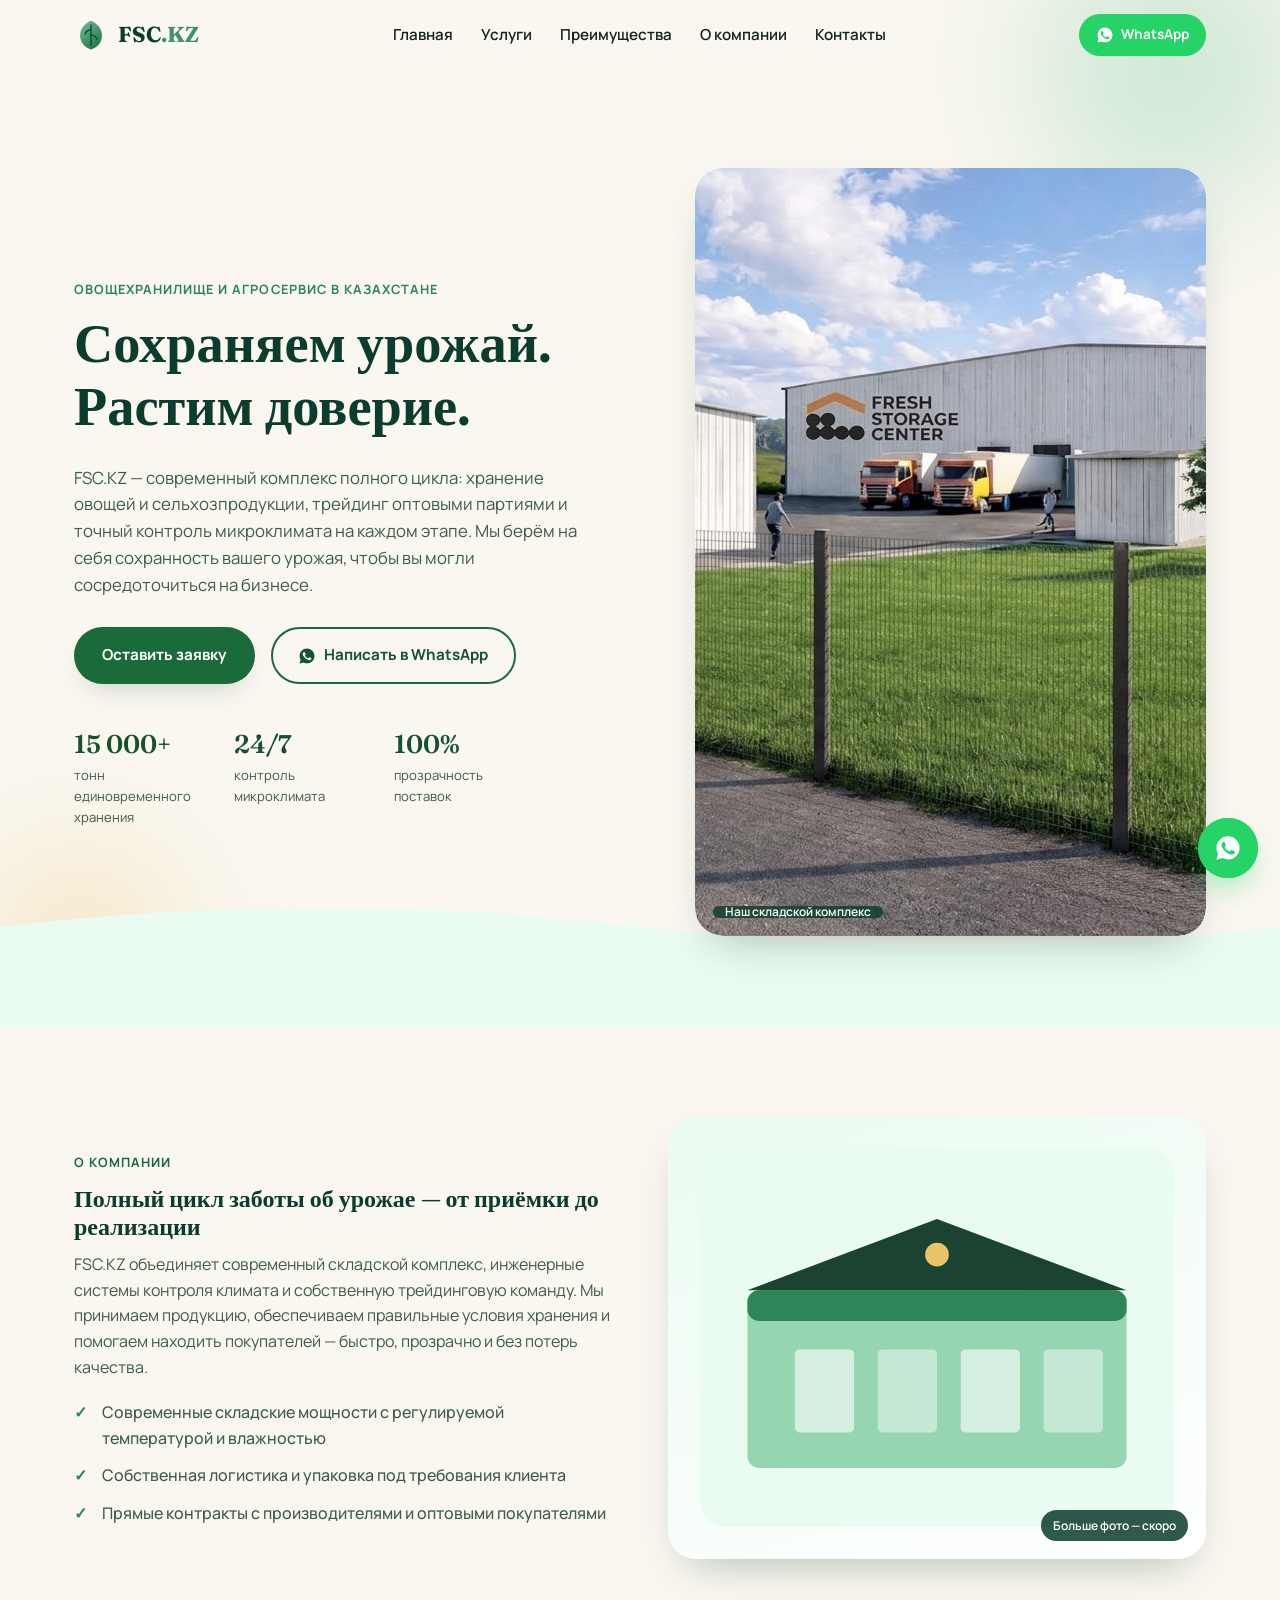
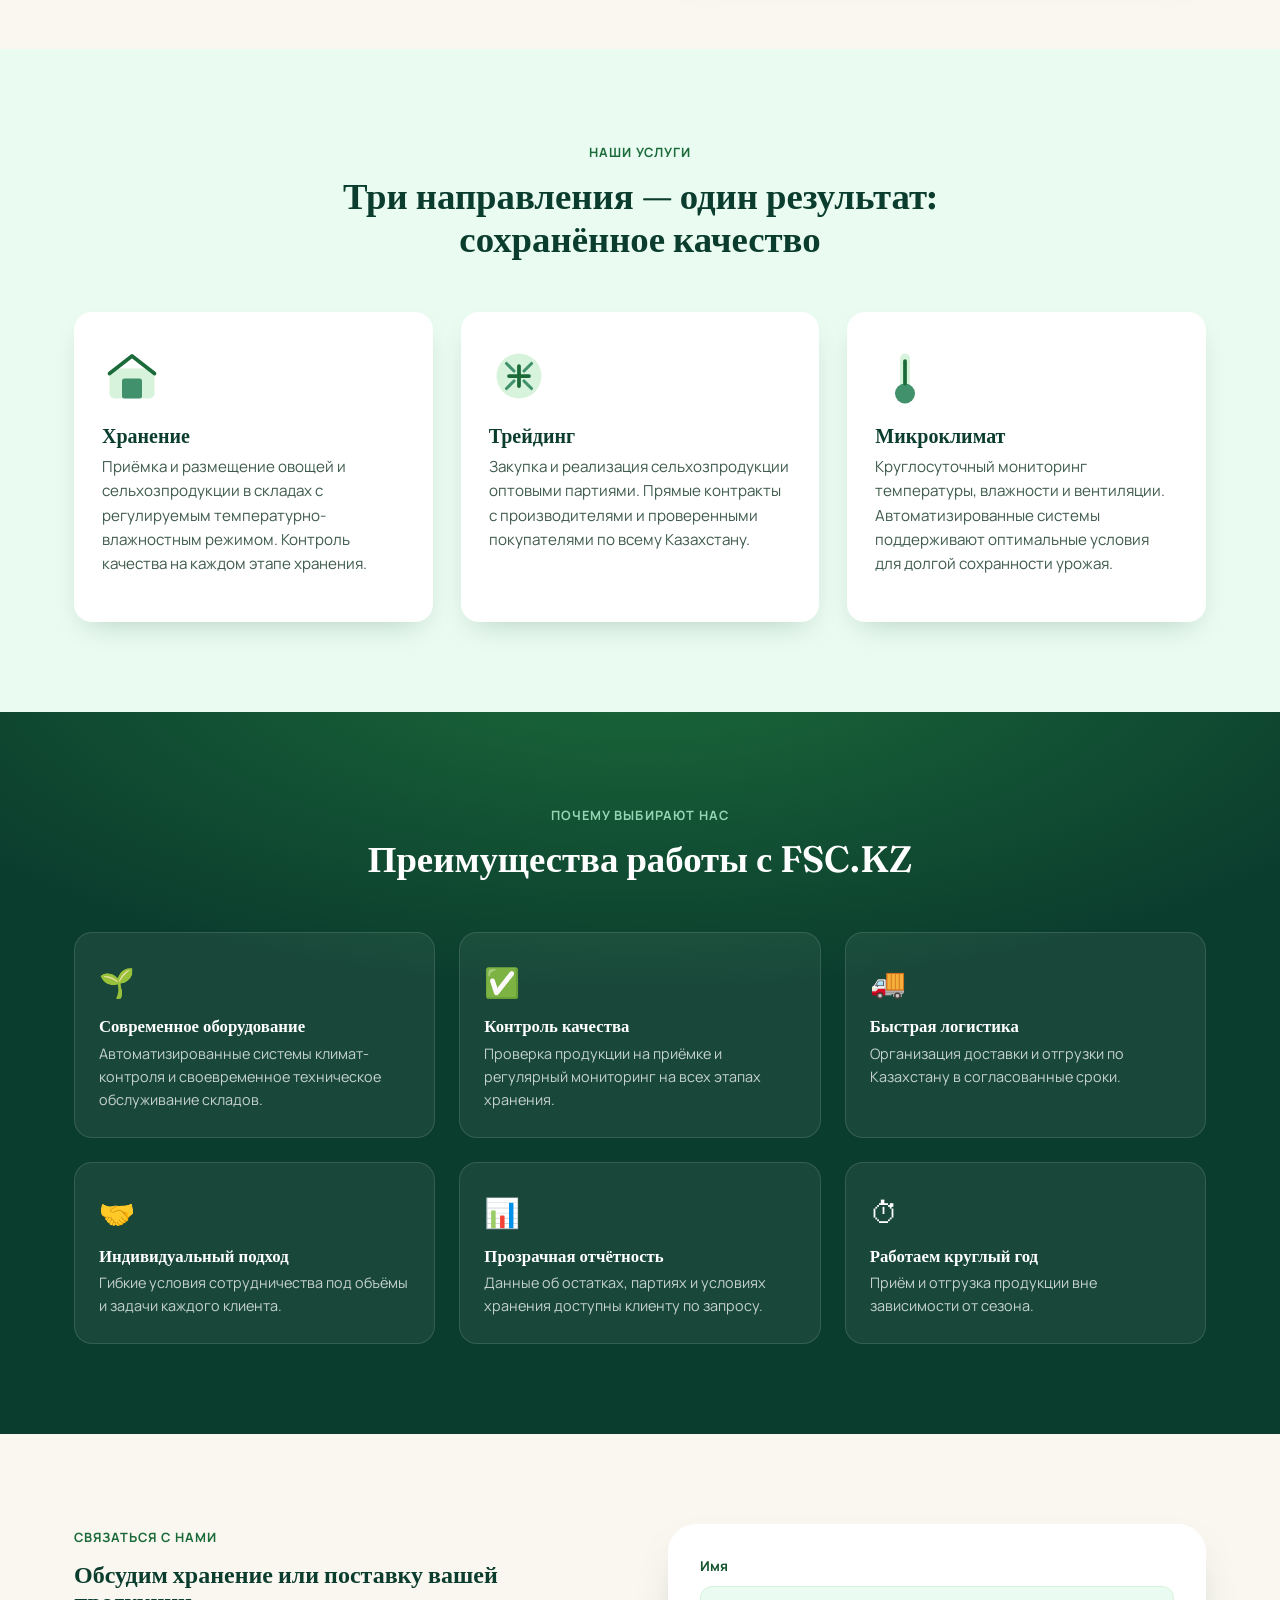
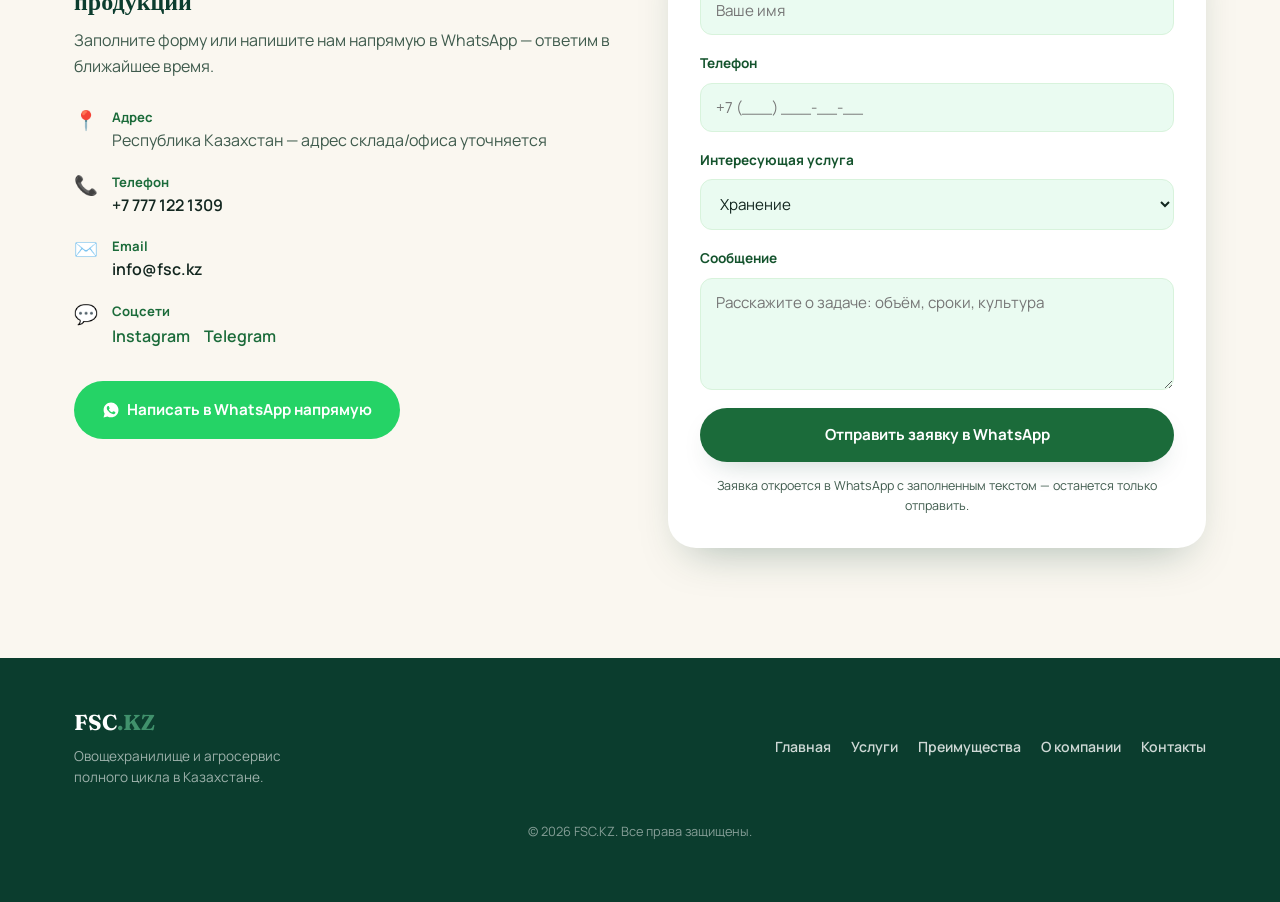
==== commit 121f714a: "Use real warehouse photo in hero section Swap the abstract SVG illustration for the client's actual " ====
--- a/index.html
+++ b/index.html
@@ -97,34 +97,10 @@
         </div>
       </div>
 
-      <div class="hero__visual reveal-card" id="heroVisual" data-reveal>
-        <svg viewBox="0 0 480 480" class="hero__illustration" role="img" aria-label="Иллюстрация овощехранилища">
-          <defs>
-            <linearGradient id="silo" x1="0" y1="0" x2="0" y2="1">
-              <stop offset="0" stop-color="#d8f3dc"/>
-              <stop offset="1" stop-color="#95d5b2"/>
-            </linearGradient>
-            <linearGradient id="ground" x1="0" y1="0" x2="0" y2="1">
-              <stop offset="0" stop-color="#40916c"/>
-              <stop offset="1" stop-color="#1b4332"/>
-            </linearGradient>
-          </defs>
-          <ellipse cx="240" cy="430" rx="210" ry="24" fill="#0b3d2e" opacity=".12"/>
-          <rect x="70" y="200" width="340" height="200" rx="14" fill="url(#silo)"/>
-          <rect x="70" y="200" width="340" height="36" rx="14" fill="#1b6b3a"/>
-          <rect x="100" y="260" width="70" height="90" rx="6" fill="#ffffff" opacity=".55"/>
-          <rect x="190" y="260" width="70" height="90" rx="6" fill="#ffffff" opacity=".4"/>
-          <rect x="280" y="260" width="70" height="90" rx="6" fill="#ffffff" opacity=".55"/>
-          <circle cx="120" cy="150" r="46" fill="url(#ground)"/>
-          <circle cx="200" cy="120" r="30" fill="#74c69d"/>
-          <circle cx="270" cy="145" r="38" fill="#52b788"/>
-          <path d="M40 400h400" stroke="#1b4332" stroke-width="3" opacity=".25"/>
-          <g class="float-slow">
-            <circle cx="360" cy="90" r="10" fill="#e9c46a"/>
-            <circle cx="390" cy="120" r="6" fill="#e9c46a" opacity=".7"/>
-          </g>
-        </svg>
+      <div class="hero__visual reveal-card reveal-card--photo" id="heroVisual" data-reveal>
+        <img class="hero__photo" src="assets/images/warehouse-01.jpg" alt="Складской комплекс FSC.KZ" loading="eager" width="1374" height="768">
         <div class="reveal-card__glow"></div>
+        <span class="media-badge media-badge--hero">Наш складской комплекс</span>
       </div>
     </div>
   </section>
@@ -159,7 +135,7 @@
           <circle cx="200" cy="90" r="10" fill="#e9c46a"/>
         </svg>
         <div class="reveal-card__glow"></div>
-        <span class="media-badge">Фото объекта — скоро</span>
+        <span class="media-badge">Больше фото — скоро</span>
       </div>
     </div>
   </section>
--- a/assets/css/style.css
+++ b/assets/css/style.css
@@ -212,6 +212,17 @@
 .float-slow { animation: float 5s ease-in-out infinite; transform-origin: center; }
 @keyframes float { 0%,100% { transform: translateY(0); } 50% { transform: translateY(-10px); } }
 
+.reveal-card--photo { padding: 0; line-height: 0; }
+.hero__photo {
+  width: 100%;
+  aspect-ratio: 1374 / 768;
+  object-fit: cover;
+  border-radius: var(--radius-lg);
+  transition: transform .6s var(--ease);
+}
+.reveal-card--photo:hover .hero__photo { transform: scale(1.04); }
+.reveal-card--photo .reveal-card__glow { border-radius: var(--radius-lg); }
+
 /* ==========================================================================
    About
    ========================================================================== */
@@ -226,7 +237,9 @@
   background: rgba(11,61,46,.85); color: var(--white);
   font-size: .75rem; font-weight: 600;
   padding: 6px 12px; border-radius: 999px;
-}
+  width: max-content;
+}
+.media-badge--hero { left: 18px; right: auto; background: rgba(11,61,46,.82); }
 
 /* ==========================================================================
    Services
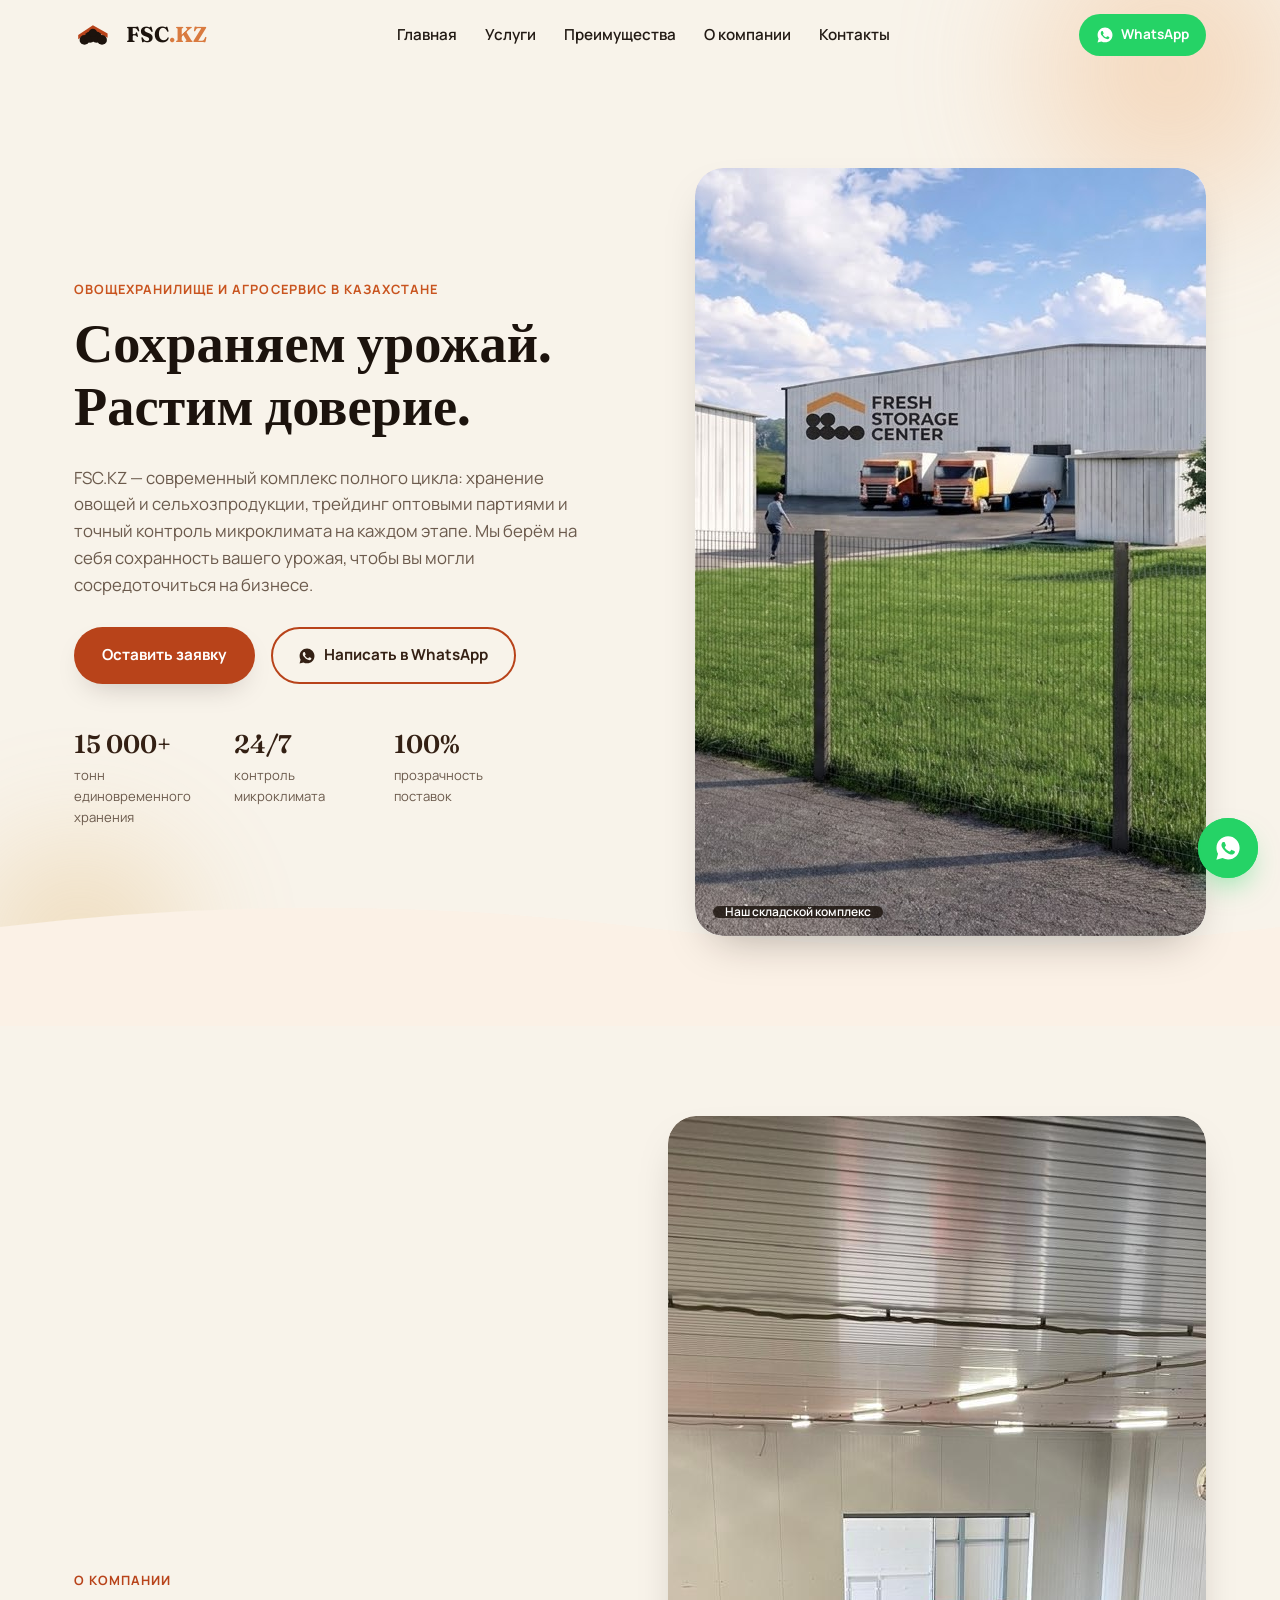
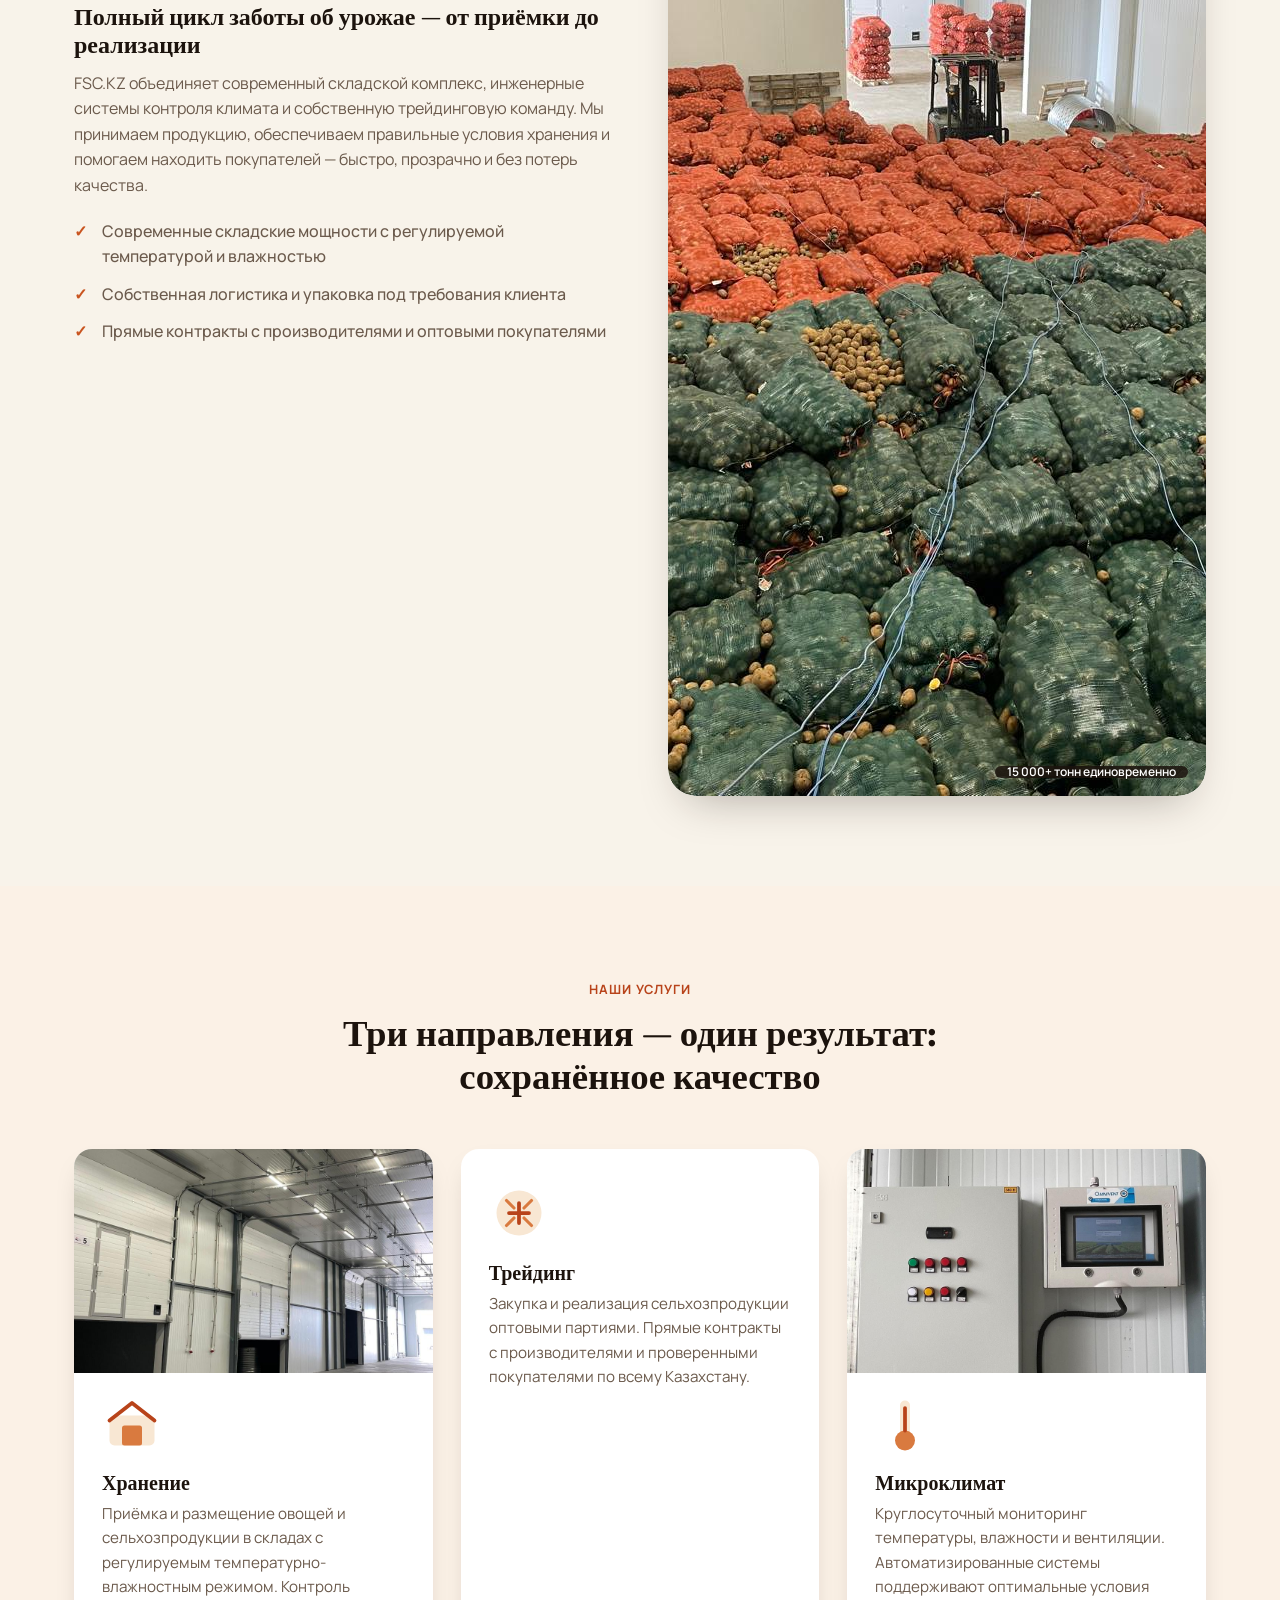
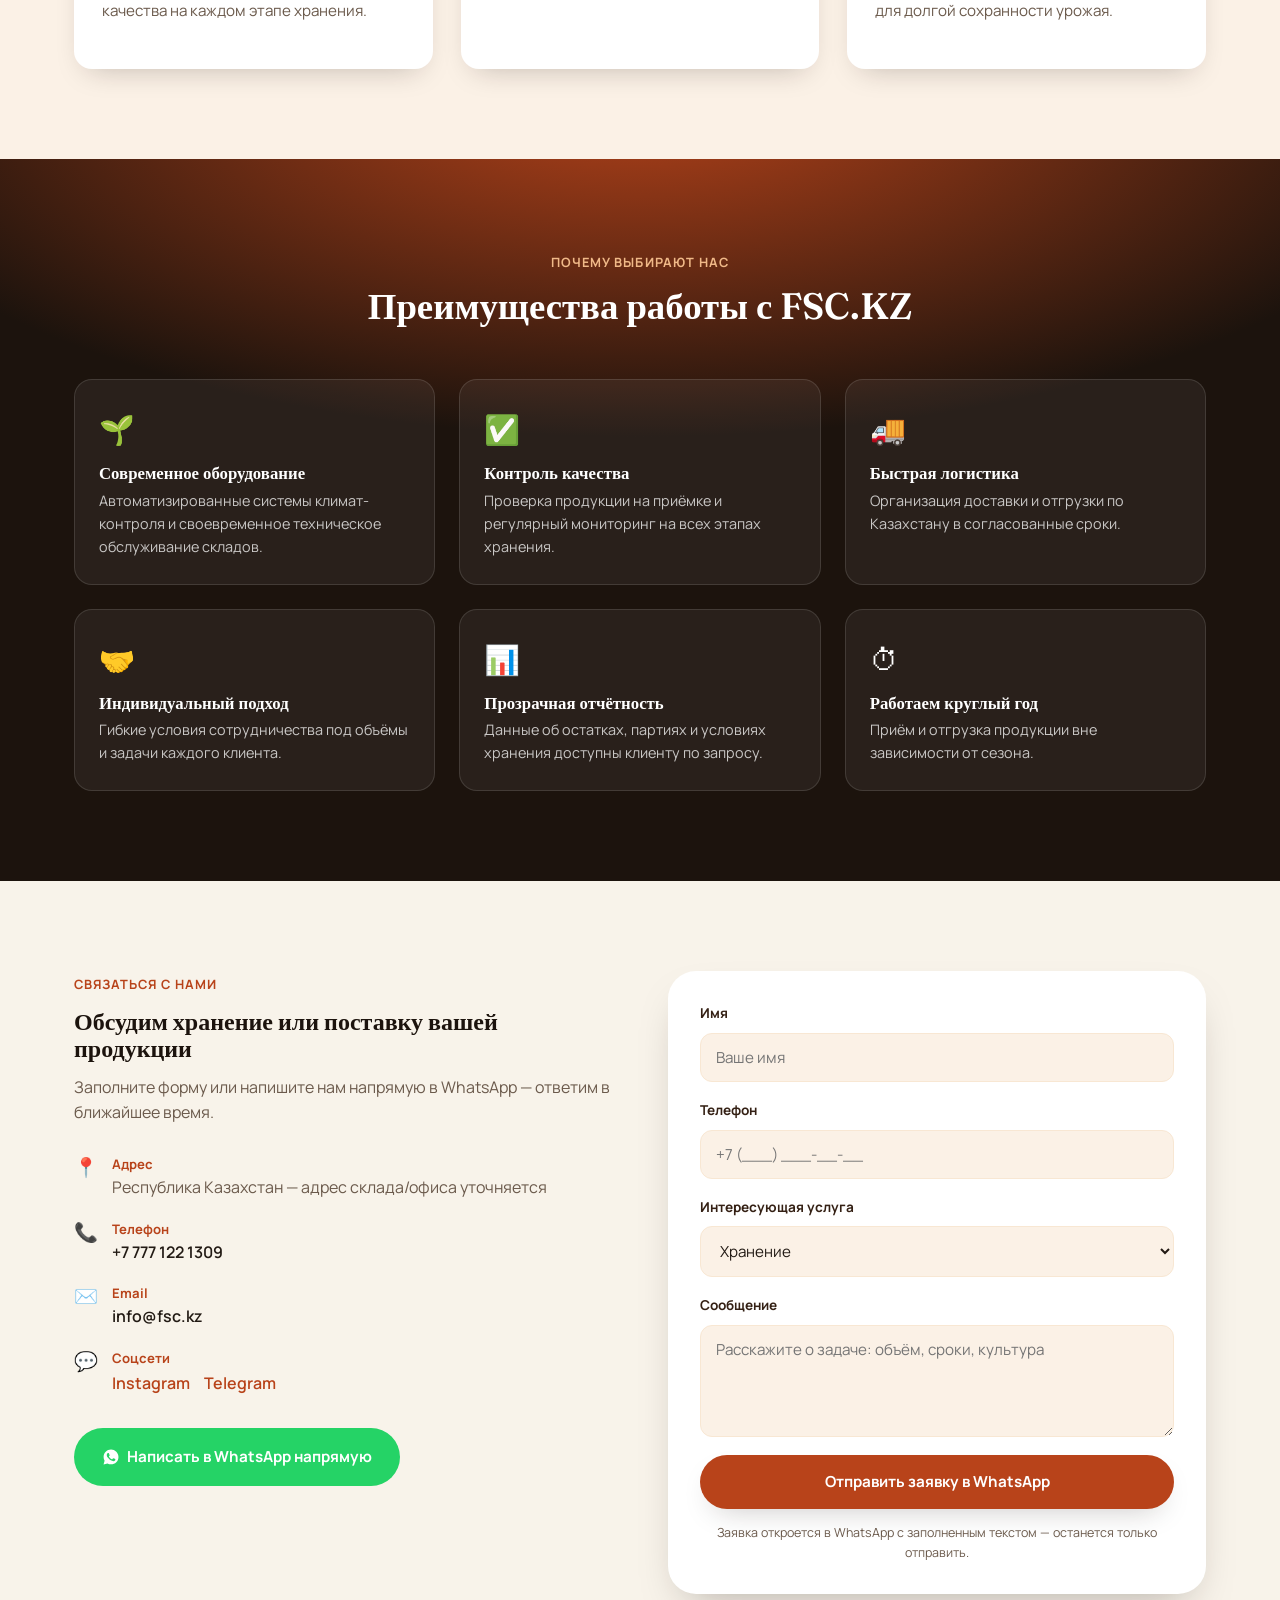
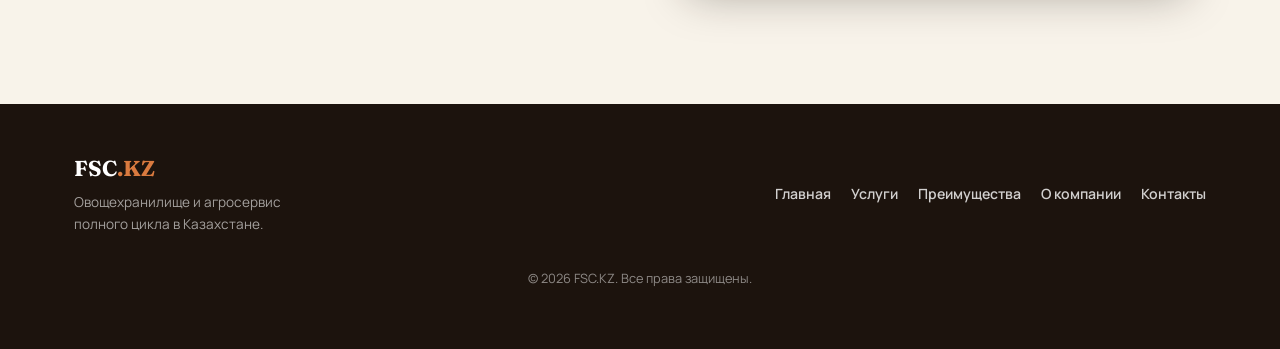
==== commit 8ead8286: "Switch site to the real FSC brand identity and add real facility photos Rebuild the color system fro" ====
--- a/index.html
+++ b/index.html
@@ -18,15 +18,13 @@
   <div class="container header__inner">
     <a href="#top" class="logo">
       <span class="logo__mark" aria-hidden="true">
-        <svg viewBox="0 0 40 40" fill="none" xmlns="http://www.w3.org/2000/svg">
-          <path d="M20 3C10 8 5 16 8 26c2 6.5 8 10 12 11 4-1 10-4.5 12-11 3-10-2-18-12-23Z" fill="url(#leafGrad)"/>
-          <path d="M20 8v24M20 14c-3 0-6 2-7 5M20 20c3 0 6 2 7 5" stroke="#0b3d2e" stroke-width="1.4" stroke-linecap="round"/>
-          <defs>
-            <linearGradient id="leafGrad" x1="5" y1="3" x2="32" y2="37" gradientUnits="userSpaceOnUse">
-              <stop stop-color="#74C69D"/>
-              <stop offset="1" stop-color="#1B6B3A"/>
-            </linearGradient>
-          </defs>
+        <svg viewBox="0 0 60 40" xmlns="http://www.w3.org/2000/svg">
+          <path d="M6,20 L27,6 L48,18 L48,24 L27,13 L6,26 Z" fill="var(--green-700)"/>
+          <circle cx="15" cy="27" r="7" fill="var(--green-900)"/>
+          <circle cx="23" cy="23" r="8" fill="var(--green-900)"/>
+          <circle cx="32" cy="23" r="8" fill="var(--green-900)"/>
+          <circle cx="40" cy="27" r="7" fill="var(--green-900)"/>
+          <circle cx="27" cy="17" r="6" fill="var(--green-900)"/>
         </svg>
       </span>
       <span class="logo__text">FSC<span class="logo__dot">.KZ</span></span>
@@ -60,7 +58,7 @@
       <div class="blob blob--1"></div>
       <div class="blob blob--2"></div>
       <svg class="hero__rows" viewBox="0 0 1440 400" preserveAspectRatio="none" aria-hidden="true">
-        <path d="M0 220 Q 360 150 720 220 T 1440 220 V400 H0 Z" fill="#eafbf1"/>
+        <path d="M0 220 Q 360 150 720 220 T 1440 220 V400 H0 Z" fill="var(--green-50)"/>
       </svg>
     </div>
 
@@ -122,20 +120,10 @@
           <li>Прямые контракты с производителями и оптовыми покупателями</li>
         </ul>
       </div>
-      <div class="about__media reveal-card" data-reveal>
-        <svg viewBox="0 0 400 320" role="img" aria-label="Складской комплекс">
-          <rect width="400" height="320" rx="22" fill="#eafbf1"/>
-          <rect x="40" y="120" width="320" height="150" rx="10" fill="#95d5b2"/>
-          <rect x="40" y="120" width="320" height="26" rx="10" fill="#2f855a"/>
-          <polygon points="40,120 200,60 360,120" fill="#1b4332"/>
-          <rect x="80" y="170" width="50" height="70" rx="4" fill="#ffffff" opacity=".6"/>
-          <rect x="150" y="170" width="50" height="70" rx="4" fill="#ffffff" opacity=".45"/>
-          <rect x="220" y="170" width="50" height="70" rx="4" fill="#ffffff" opacity=".6"/>
-          <rect x="290" y="170" width="50" height="70" rx="4" fill="#ffffff" opacity=".45"/>
-          <circle cx="200" cy="90" r="10" fill="#e9c46a"/>
-        </svg>
+      <div class="about__media reveal-card reveal-card--photo" data-reveal>
+        <img src="assets/images/storage-bags.jpg" alt="Хранение урожая в камере FSC.KZ" loading="lazy" width="960" height="1280">
         <div class="reveal-card__glow"></div>
-        <span class="media-badge">Больше фото — скоро</span>
+        <span class="media-badge">15 000+ тонн единовременно</span>
       </div>
     </div>
   </section>
@@ -150,8 +138,11 @@
 
       <div class="cards">
         <article class="card" data-reveal>
+          <div class="card__media">
+            <img src="assets/images/storage-bay.jpg" alt="Камера хранения FSC.KZ" loading="lazy" width="960" height="1280">
+          </div>
           <div class="card__icon">
-            <svg viewBox="0 0 48 48" fill="none"><rect x="6" y="18" width="36" height="24" rx="4" fill="#d8f3dc"/><path d="M6 22 24 8l18 14" stroke="#1b6b3a" stroke-width="3" fill="none" stroke-linecap="round" stroke-linejoin="round"/><rect x="16" y="26" width="16" height="16" rx="2" fill="#40916c"/></svg>
+            <svg viewBox="0 0 48 48" fill="none"><rect x="6" y="18" width="36" height="24" rx="4" fill="var(--green-100)"/><path d="M6 22 24 8l18 14" stroke="var(--green-700)" stroke-width="3" fill="none" stroke-linecap="round" stroke-linejoin="round"/><rect x="16" y="26" width="16" height="16" rx="2" fill="var(--green-500)"/></svg>
           </div>
           <h3>Хранение</h3>
           <p>Приёмка и размещение овощей и сельхозпродукции в складах с регулируемым температурно-влажностным режимом. Контроль качества на каждом этапе хранения.</p>
@@ -163,7 +154,7 @@
 
         <article class="card" data-reveal>
           <div class="card__icon">
-            <svg viewBox="0 0 48 48" fill="none"><circle cx="24" cy="24" r="18" fill="#d8f3dc"/><path d="M16 24h16M24 16v16" stroke="#1b6b3a" stroke-width="3" stroke-linecap="round"/><path d="M14 14l6 6M34 14l-6 6M14 34l6-6M34 34l-6-6" stroke="#40916c" stroke-width="2.5" stroke-linecap="round"/></svg>
+            <svg viewBox="0 0 48 48" fill="none"><circle cx="24" cy="24" r="18" fill="var(--green-100)"/><path d="M16 24h16M24 16v16" stroke="var(--green-700)" stroke-width="3" stroke-linecap="round"/><path d="M14 14l6 6M34 14l-6 6M14 34l6-6M34 34l-6-6" stroke="var(--green-500)" stroke-width="2.5" stroke-linecap="round"/></svg>
           </div>
           <h3>Трейдинг</h3>
           <p>Закупка и реализация сельхозпродукции оптовыми партиями. Прямые контракты с производителями и проверенными покупателями по всему Казахстану.</p>
@@ -174,8 +165,11 @@
         </article>
 
         <article class="card" data-reveal>
+          <div class="card__media">
+            <img src="assets/images/climate-control.jpg" alt="Система контроля климата FSC.KZ" loading="lazy" width="960" height="1280">
+          </div>
           <div class="card__icon">
-            <svg viewBox="0 0 48 48" fill="none"><rect x="20" y="6" width="8" height="30" rx="4" fill="#d8f3dc"/><circle cx="24" cy="38" r="8" fill="#40916c"/><path d="M24 12v18" stroke="#1b6b3a" stroke-width="3" stroke-linecap="round"/></svg>
+            <svg viewBox="0 0 48 48" fill="none"><rect x="20" y="6" width="8" height="30" rx="4" fill="var(--green-100)"/><circle cx="24" cy="38" r="8" fill="var(--green-500)"/><path d="M24 12v18" stroke="var(--green-700)" stroke-width="3" stroke-linecap="round"/></svg>
           </div>
           <h3>Микроклимат</h3>
           <p>Круглосуточный мониторинг температуры, влажности и вентиляции. Автоматизированные системы поддерживают оптимальные условия для долгой сохранности урожая.</p>
--- a/assets/css/style.css
+++ b/assets/css/style.css
@@ -2,21 +2,22 @@
    FSC.KZ — design tokens
    ========================================================================== */
 :root {
-  --green-900: #0b3d2e;
-  --green-800: #14532d;
-  --green-700: #1b6b3a;
-  --green-600: #2f855a;
-  --green-500: #40916c;
-  --green-400: #74c69d;
-  --green-300: #95d5b2;
-  --green-200: #b7e4c7;
-  --green-100: #d8f3dc;
-  --green-50: #eafbf1;
-  --cream: #faf7f0;
-  --earth: #e9c46a;
-  --earth-dark: #c98a4b;
-  --ink: #12261f;
-  --ink-soft: #3f5b4d;
+  /* Real brand ramp: near-black ink → rust/terracotta → warm cream (sampled from facility signage) */
+  --green-900: #1c130d;
+  --green-800: #342014;
+  --green-700: #b8431a;
+  --green-600: #c9541f;
+  --green-500: #d97a3f;
+  --green-400: #e79a5e;
+  --green-300: #f0b988;
+  --green-200: #f5d9bb;
+  --green-100: #f8e7d3;
+  --green-50: #fbf1e6;
+  --cream: #f8f3ea;
+  --earth: #d8a24a;
+  --earth-dark: #a86a1f;
+  --ink: #221a14;
+  --ink-soft: #6b5a4c;
   --white: #ffffff;
 
   --wa: #25d366;
@@ -28,8 +29,8 @@
   --radius-lg: 28px;
   --radius-md: 18px;
   --radius-sm: 12px;
-  --shadow-soft: 0 20px 45px -20px rgba(11, 61, 46, 0.35);
-  --shadow-card: 0 12px 30px -14px rgba(11, 61, 46, 0.28);
+  --shadow-soft: 0 20px 45px -20px rgba(28, 19, 13, 0.35);
+  --shadow-card: 0 12px 30px -14px rgba(28, 19, 13, 0.28);
   --ease: cubic-bezier(.22, 1, .36, 1);
 }
 
@@ -128,12 +129,12 @@
   transition: opacity .35s var(--ease);
 }
 .header.is-scrolled::before { opacity: 1; }
-.header.is-scrolled { box-shadow: 0 8px 30px -18px rgba(11,61,46,.35); padding: 8px 0; }
+.header.is-scrolled { box-shadow: 0 8px 30px -18px rgba(28, 19, 13,.35); padding: 8px 0; }
 
 .header__inner { position: relative; display: flex; align-items: center; justify-content: space-between; gap: 24px; }
 
 .logo { display: flex; align-items: center; gap: 10px; }
-.logo__mark { width: 34px; height: 34px; }
+.logo__mark { width: 42px; height: 28px; }
 .logo__text { font-family: var(--font-display); font-weight: 700; font-size: 1.35rem; color: var(--green-900); }
 .logo__dot { color: var(--green-500); }
 
@@ -213,15 +214,16 @@
 @keyframes float { 0%,100% { transform: translateY(0); } 50% { transform: translateY(-10px); } }
 
 .reveal-card--photo { padding: 0; line-height: 0; }
-.hero__photo {
+.reveal-card--photo img {
   width: 100%;
-  aspect-ratio: 1374 / 768;
   object-fit: cover;
   border-radius: var(--radius-lg);
   transition: transform .6s var(--ease);
 }
-.reveal-card--photo:hover .hero__photo { transform: scale(1.04); }
+.reveal-card--photo:hover img { transform: scale(1.04); }
 .reveal-card--photo .reveal-card__glow { border-radius: var(--radius-lg); }
+.hero__photo { aspect-ratio: 1374 / 768; }
+.about__media img { aspect-ratio: 4 / 3; object-position: center 30%; }
 
 /* ==========================================================================
    About
@@ -234,12 +236,12 @@
 .about__media { position: relative; }
 .media-badge {
   position: absolute; bottom: 18px; right: 18px; z-index: 2;
-  background: rgba(11,61,46,.85); color: var(--white);
+  background: rgba(28, 19, 13,.85); color: var(--white);
   font-size: .75rem; font-weight: 600;
   padding: 6px 12px; border-radius: 999px;
   width: max-content;
 }
-.media-badge--hero { left: 18px; right: auto; background: rgba(11,61,46,.82); }
+.media-badge--hero { left: 18px; right: auto; background: rgba(28, 19, 13,.82); }
 
 /* ==========================================================================
    Services
@@ -258,7 +260,18 @@
   overflow: hidden;
   transition: transform .45s var(--ease), box-shadow .45s var(--ease);
 }
-.card:hover { transform: translateY(-8px); box-shadow: 0 26px 50px -20px rgba(11,61,46,.4); }
+.card:hover { transform: translateY(-8px); box-shadow: 0 26px 50px -20px rgba(28, 19, 13,.4); }
+.card__media {
+  margin: -34px -28px 20px;
+  aspect-ratio: 16 / 10;
+  overflow: hidden;
+}
+.card__media img {
+  width: 100%; height: 100%;
+  object-fit: cover;
+  transition: transform .6s var(--ease);
+}
+.card:hover .card__media img { transform: scale(1.08); }
 .card__icon {
   width: 60px; height: 60px; margin-bottom: 18px;
   transition: transform .45s var(--ease);
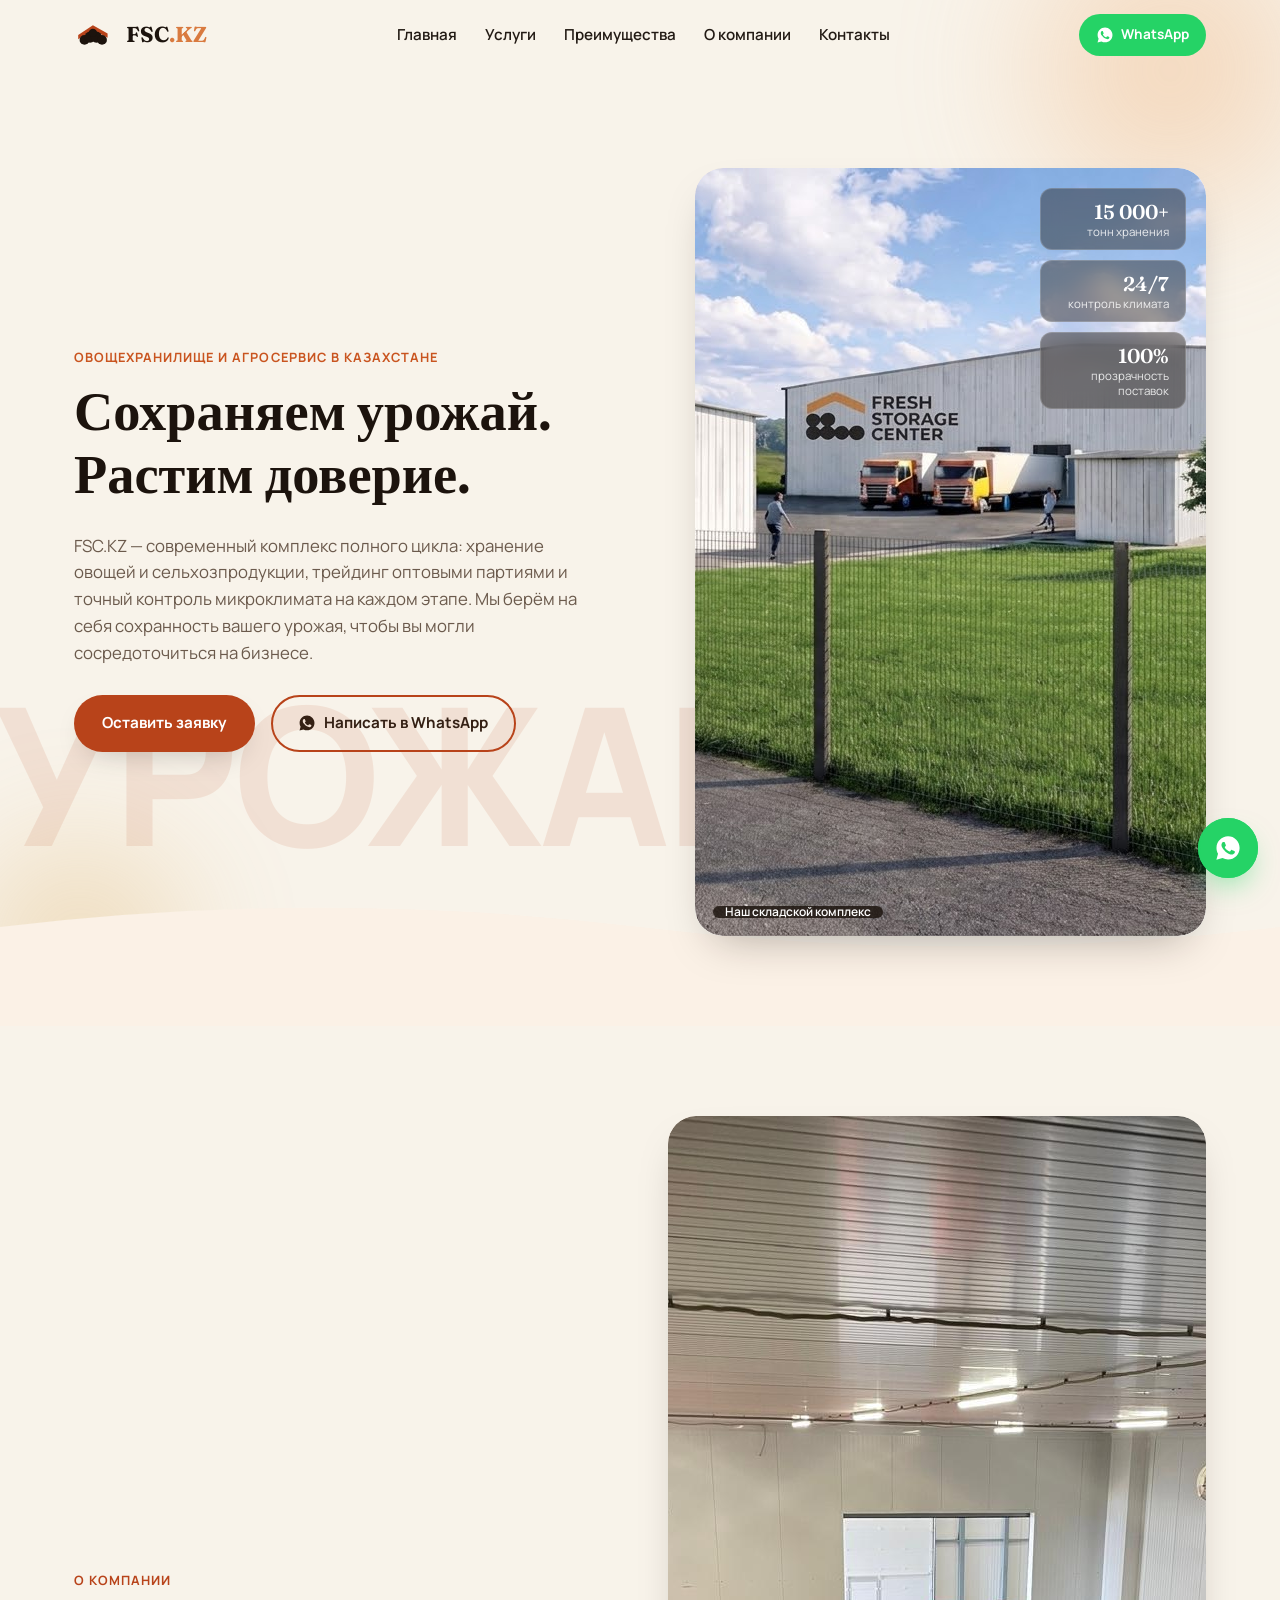
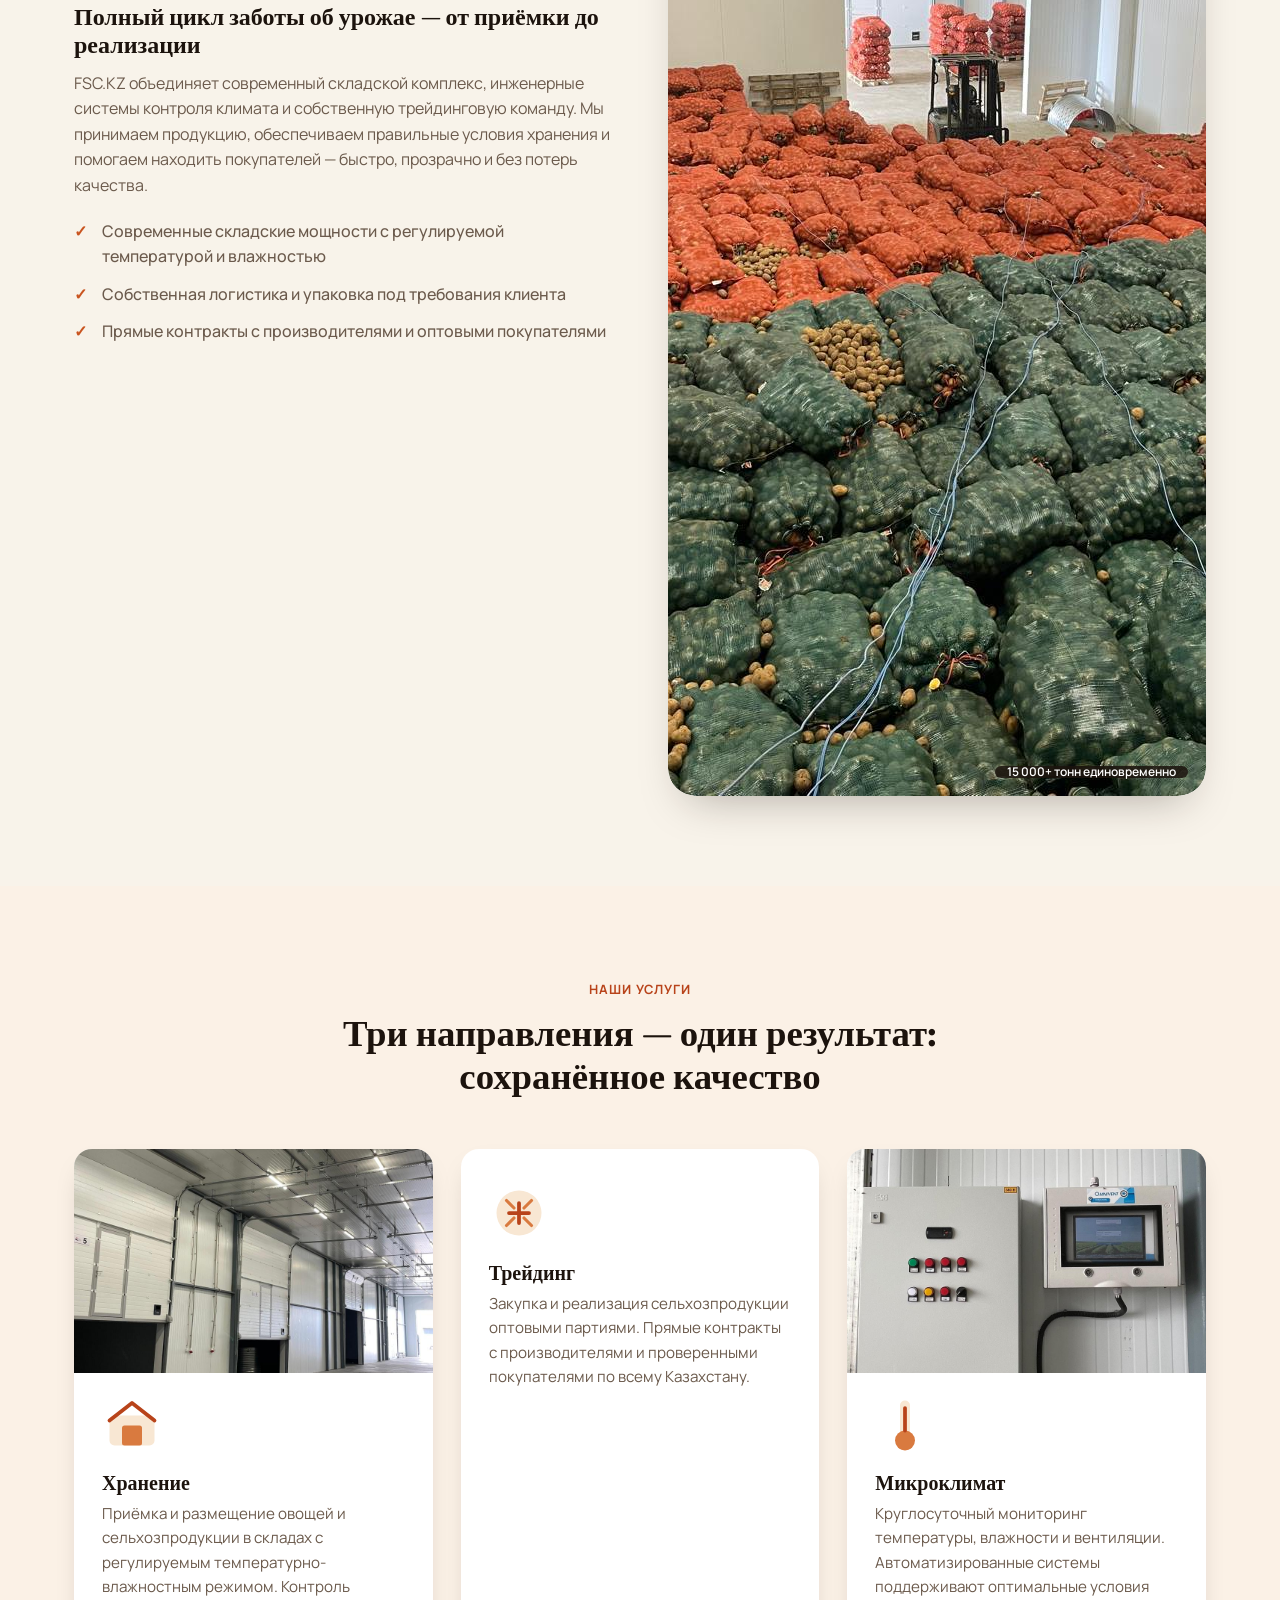
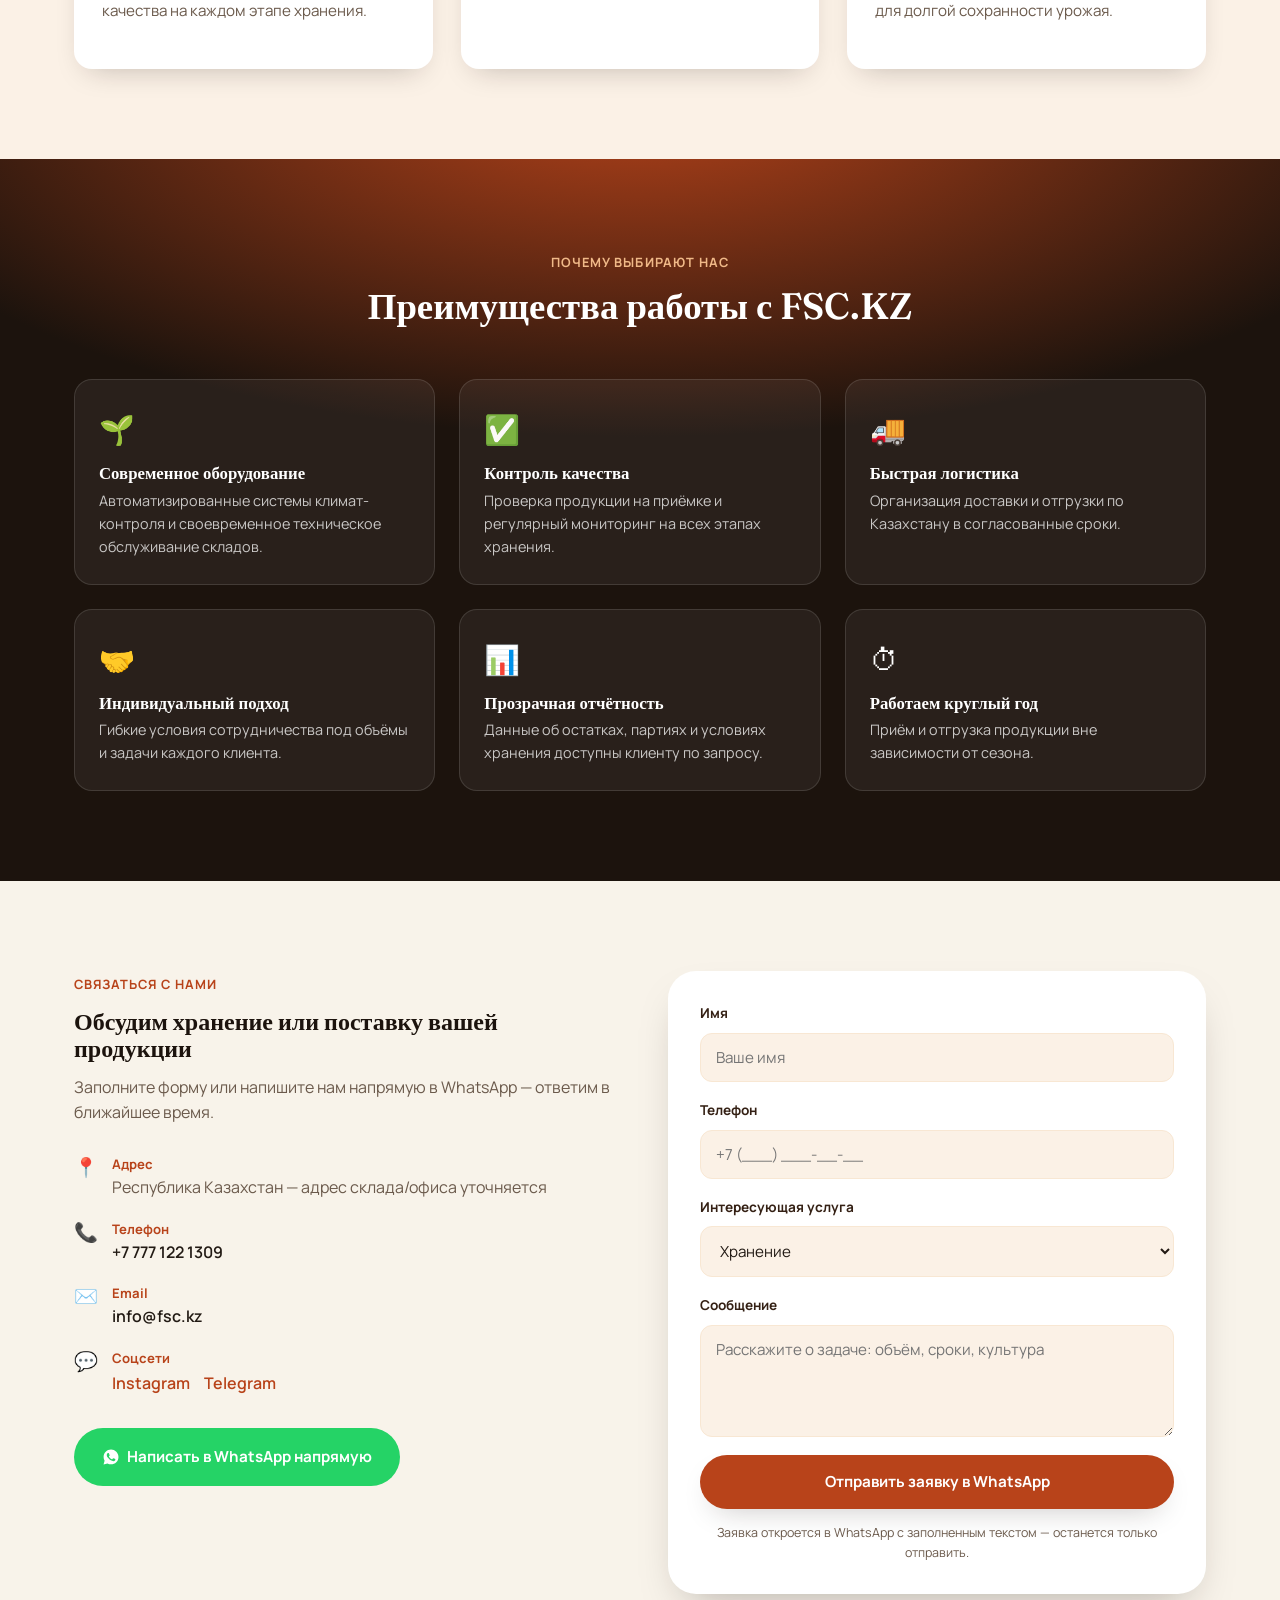
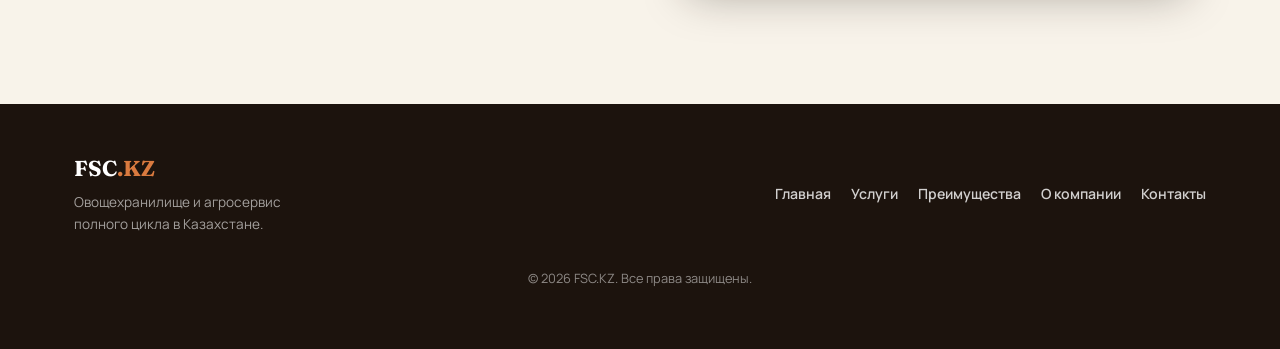
==== commit 55b27048: "Add glassmorphism hero stats and a background watermark word Move the hero stats off the plain text " ====
--- a/index.html
+++ b/index.html
@@ -79,28 +79,29 @@
           </a>
         </div>
 
-        <div class="hero__stats">
-          <div class="stat">
-            <span class="stat__num">15 000+</span>
-            <span class="stat__label">тонн единовременного хранения</span>
-          </div>
-          <div class="stat">
-            <span class="stat__num">24/7</span>
-            <span class="stat__label">контроль микроклимата</span>
-          </div>
-          <div class="stat">
-            <span class="stat__num">100%</span>
-            <span class="stat__label">прозрачность поставок</span>
-          </div>
-        </div>
       </div>
 
       <div class="hero__visual reveal-card reveal-card--photo" id="heroVisual" data-reveal>
         <img class="hero__photo" src="assets/images/warehouse-01.jpg" alt="Складской комплекс FSC.KZ" loading="eager" width="1374" height="768">
         <div class="reveal-card__glow"></div>
         <span class="media-badge media-badge--hero">Наш складской комплекс</span>
-      </div>
-    </div>
+        <div class="glass-stats">
+          <div class="glass-stat">
+            <span class="glass-stat__num">15 000+</span>
+            <span class="glass-stat__label">тонн хранения</span>
+          </div>
+          <div class="glass-stat">
+            <span class="glass-stat__num">24/7</span>
+            <span class="glass-stat__label">контроль климата</span>
+          </div>
+          <div class="glass-stat">
+            <span class="glass-stat__num">100%</span>
+            <span class="glass-stat__label">прозрачность поставок</span>
+          </div>
+        </div>
+      </div>
+    </div>
+    <span class="hero__watermark" aria-hidden="true">УРОЖАЙ</span>
   </section>
 
   <!-- ============ ABOUT ============ -->
--- a/assets/css/style.css
+++ b/assets/css/style.css
@@ -173,6 +173,23 @@
 .blob--1 { width: 420px; height: 420px; background: radial-gradient(circle, var(--green-300), transparent 70%); top: -140px; right: -100px; }
 .blob--2 { width: 320px; height: 320px; background: radial-gradient(circle, var(--earth), transparent 70%); bottom: -80px; left: -80px; opacity: .35; }
 
+.hero__watermark {
+  position: absolute;
+  left: -0.5%;
+  top: 66%;
+  z-index: 0;
+  font-family: var(--font-body);
+  font-weight: 800;
+  font-size: clamp(6rem, 15vw, 12rem);
+  line-height: 1;
+  letter-spacing: -0.02em;
+  color: var(--green-700);
+  opacity: .1;
+  white-space: nowrap;
+  pointer-events: none;
+  user-select: none;
+}
+
 .hero__inner {
   position: relative; z-index: 1;
   display: grid;
@@ -182,12 +199,30 @@
 }
 .hero h1 { font-size: clamp(2.3rem, 4.4vw, 3.4rem); }
 .hero__lead { font-size: 1.05rem; max-width: 52ch; }
-.hero__cta { display: flex; gap: 16px; flex-wrap: wrap; margin: 28px 0 40px; }
-
-.hero__stats { display: flex; gap: 32px; flex-wrap: wrap; }
-.stat { display: flex; flex-direction: column; }
-.stat__num { font-family: var(--font-display); font-size: 1.6rem; font-weight: 600; color: var(--green-800); }
-.stat__label { font-size: .82rem; color: var(--ink-soft); max-width: 16ch; }
+.hero__cta { display: flex; gap: 16px; flex-wrap: wrap; margin: 28px 0 8px; }
+
+.glass-stats {
+  position: absolute;
+  top: 20px; right: 20px;
+  z-index: 2;
+  display: flex;
+  flex-direction: column;
+  gap: 10px;
+  line-height: normal;
+}
+.glass-stat {
+  display: flex;
+  flex-direction: column;
+  padding: 10px 16px;
+  border-radius: var(--radius-sm);
+  background: rgba(28, 19, 13, 0.42);
+  backdrop-filter: blur(10px);
+  -webkit-backdrop-filter: blur(10px);
+  border: 1px solid rgba(255,255,255,.18);
+  text-align: right;
+}
+.glass-stat__num { font-family: var(--font-display); font-size: 1.25rem; font-weight: 600; color: var(--white); }
+.glass-stat__label { font-size: .72rem; color: rgba(255,255,255,.85); max-width: 16ch; }
 
 /* Reveal-card cursor spotlight interaction */
 .reveal-card {
@@ -431,4 +466,9 @@
   .hero__stats { gap: 20px; }
   .footer__inner { flex-direction: column; text-align: center; }
   .footer__nav { justify-content: center; }
-}
+  .hero__watermark { display: none; }
+  .glass-stats { top: 12px; right: 12px; gap: 6px; }
+  .glass-stat { padding: 6px 10px; }
+  .glass-stat__num { font-size: 1rem; }
+  .glass-stat__label { font-size: .62rem; }
+}
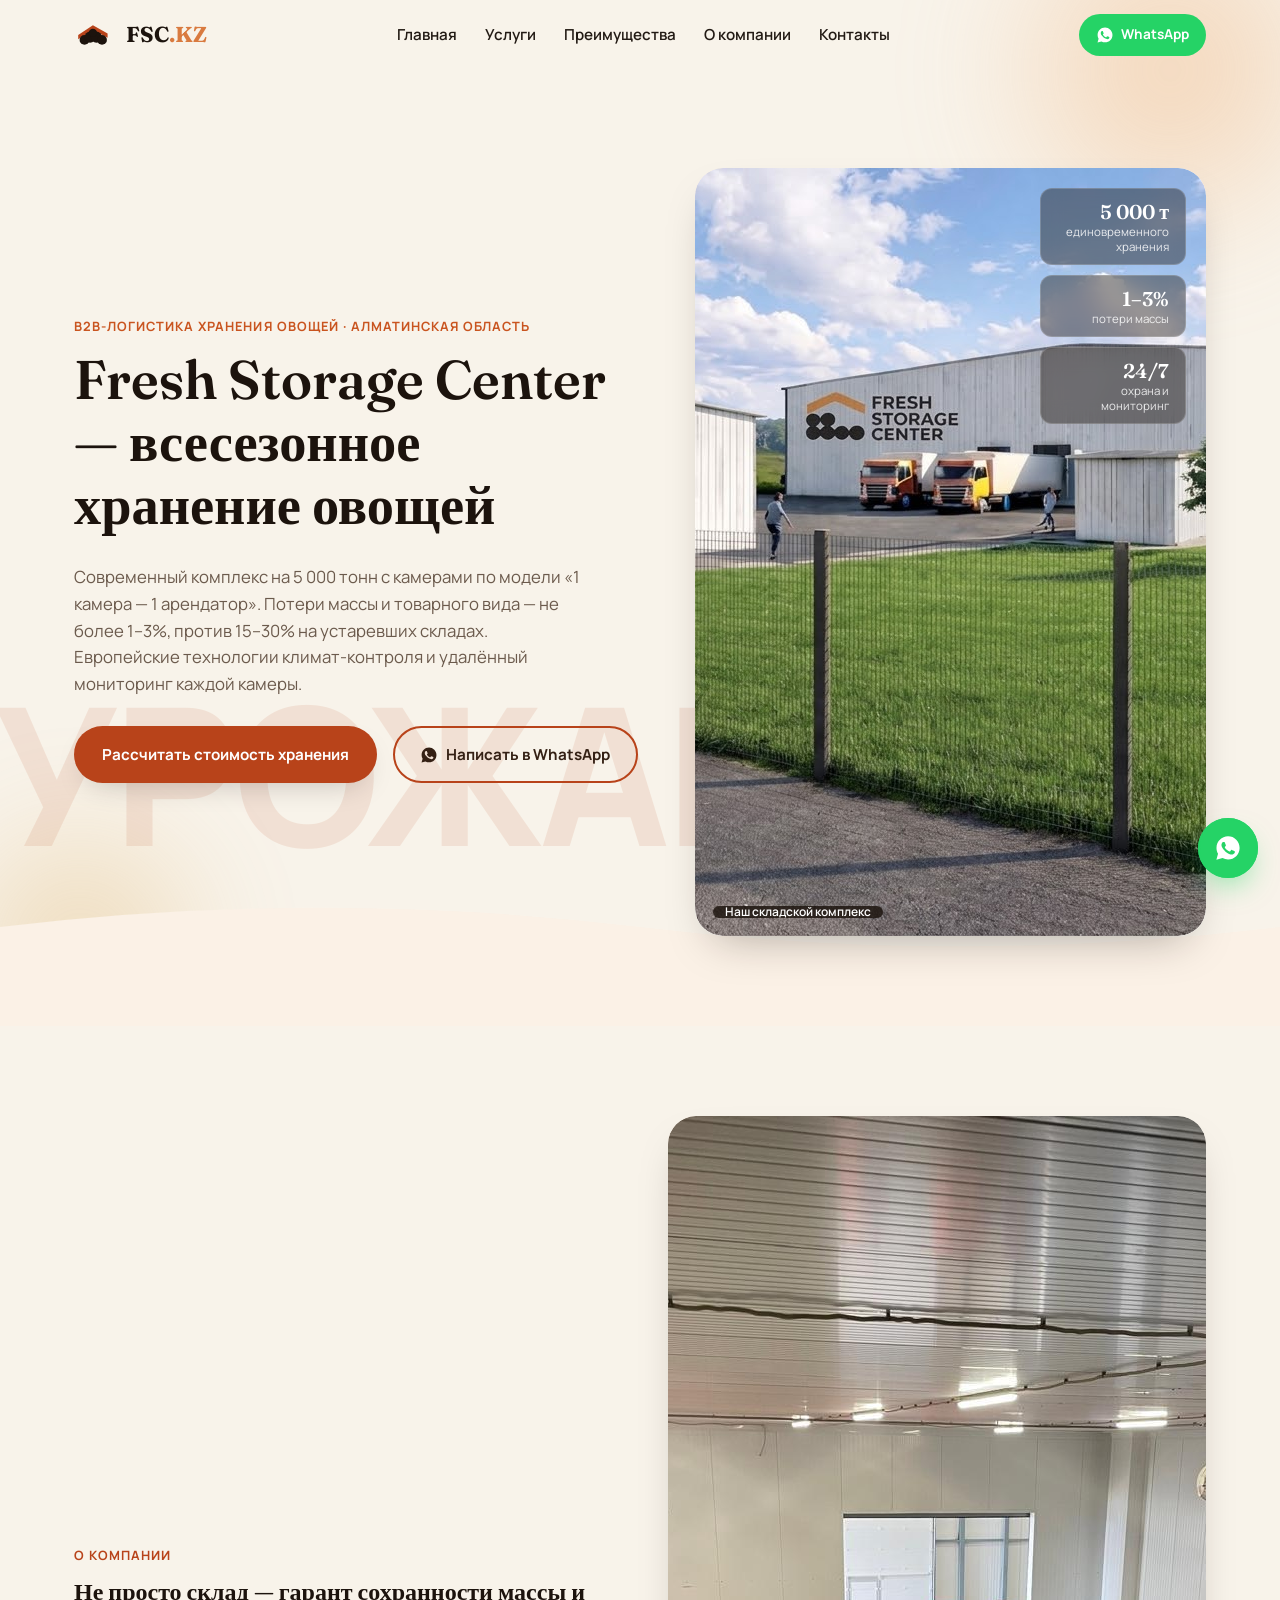
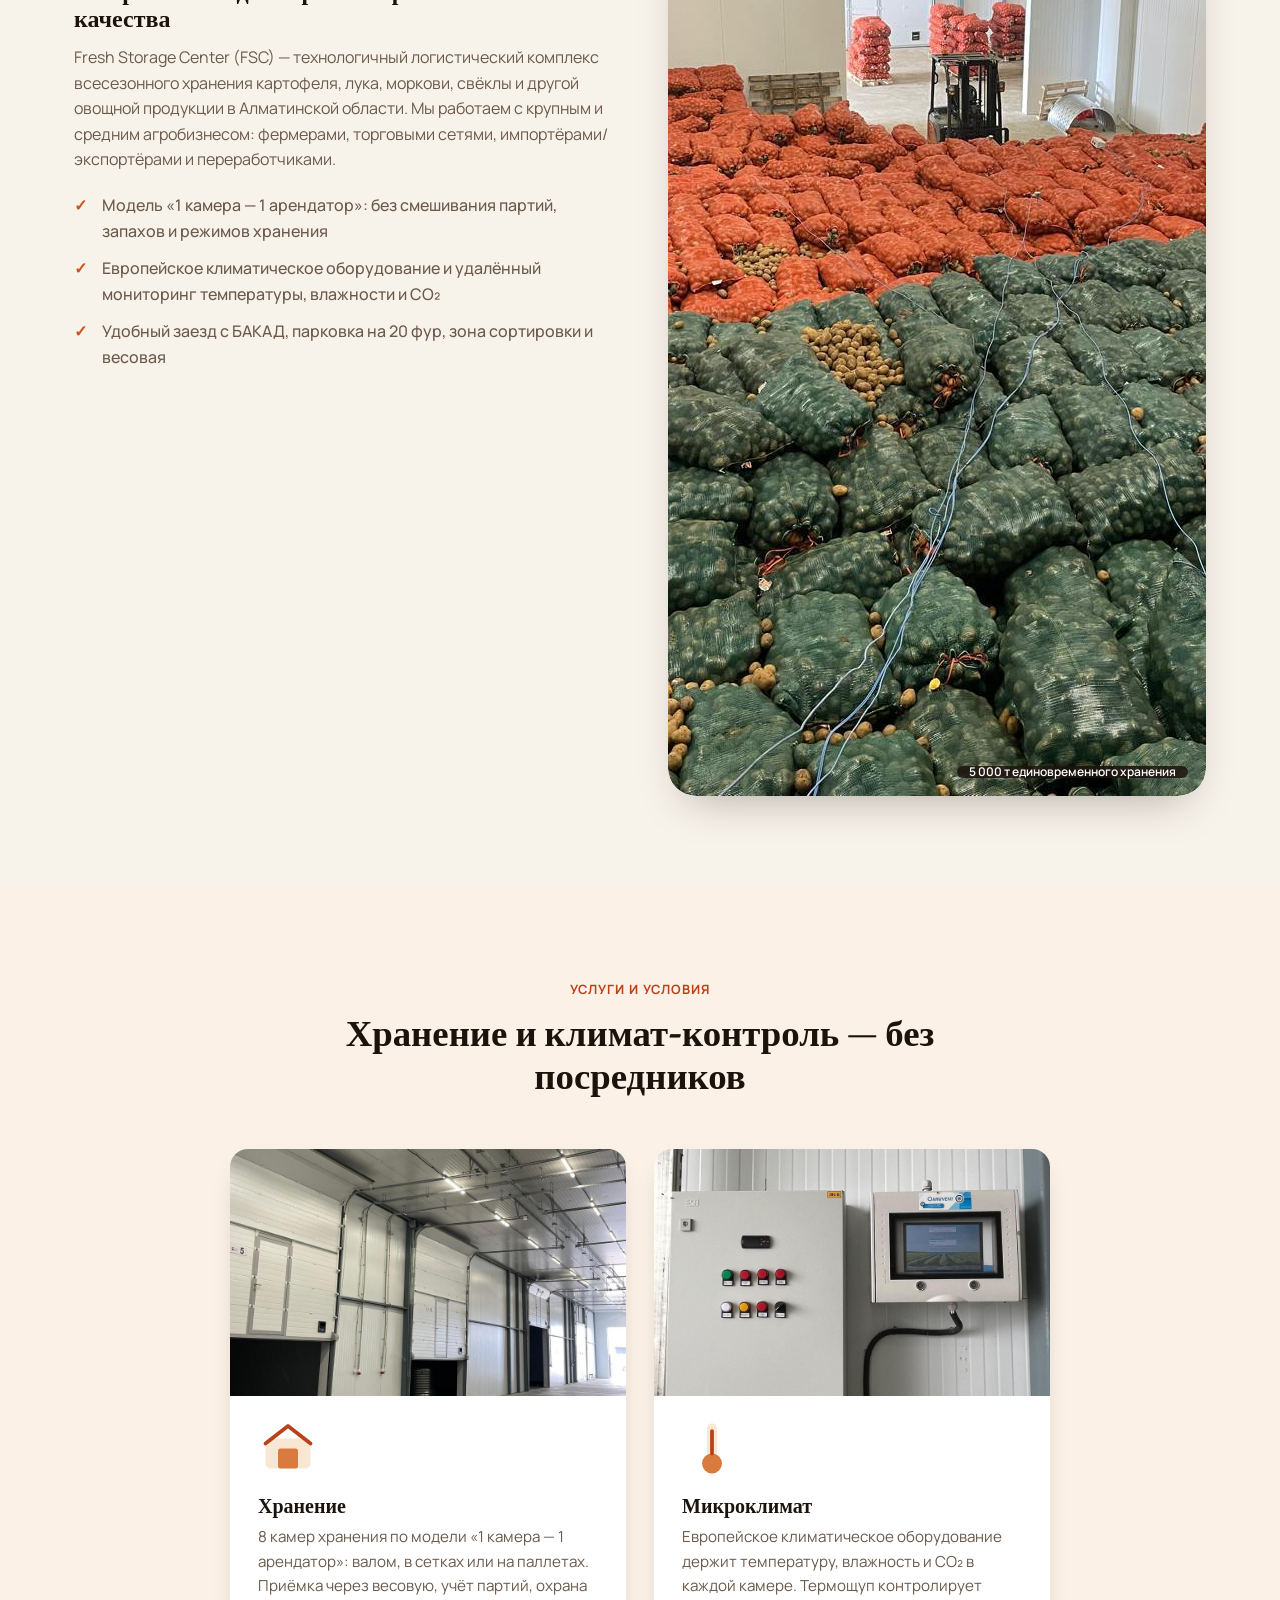
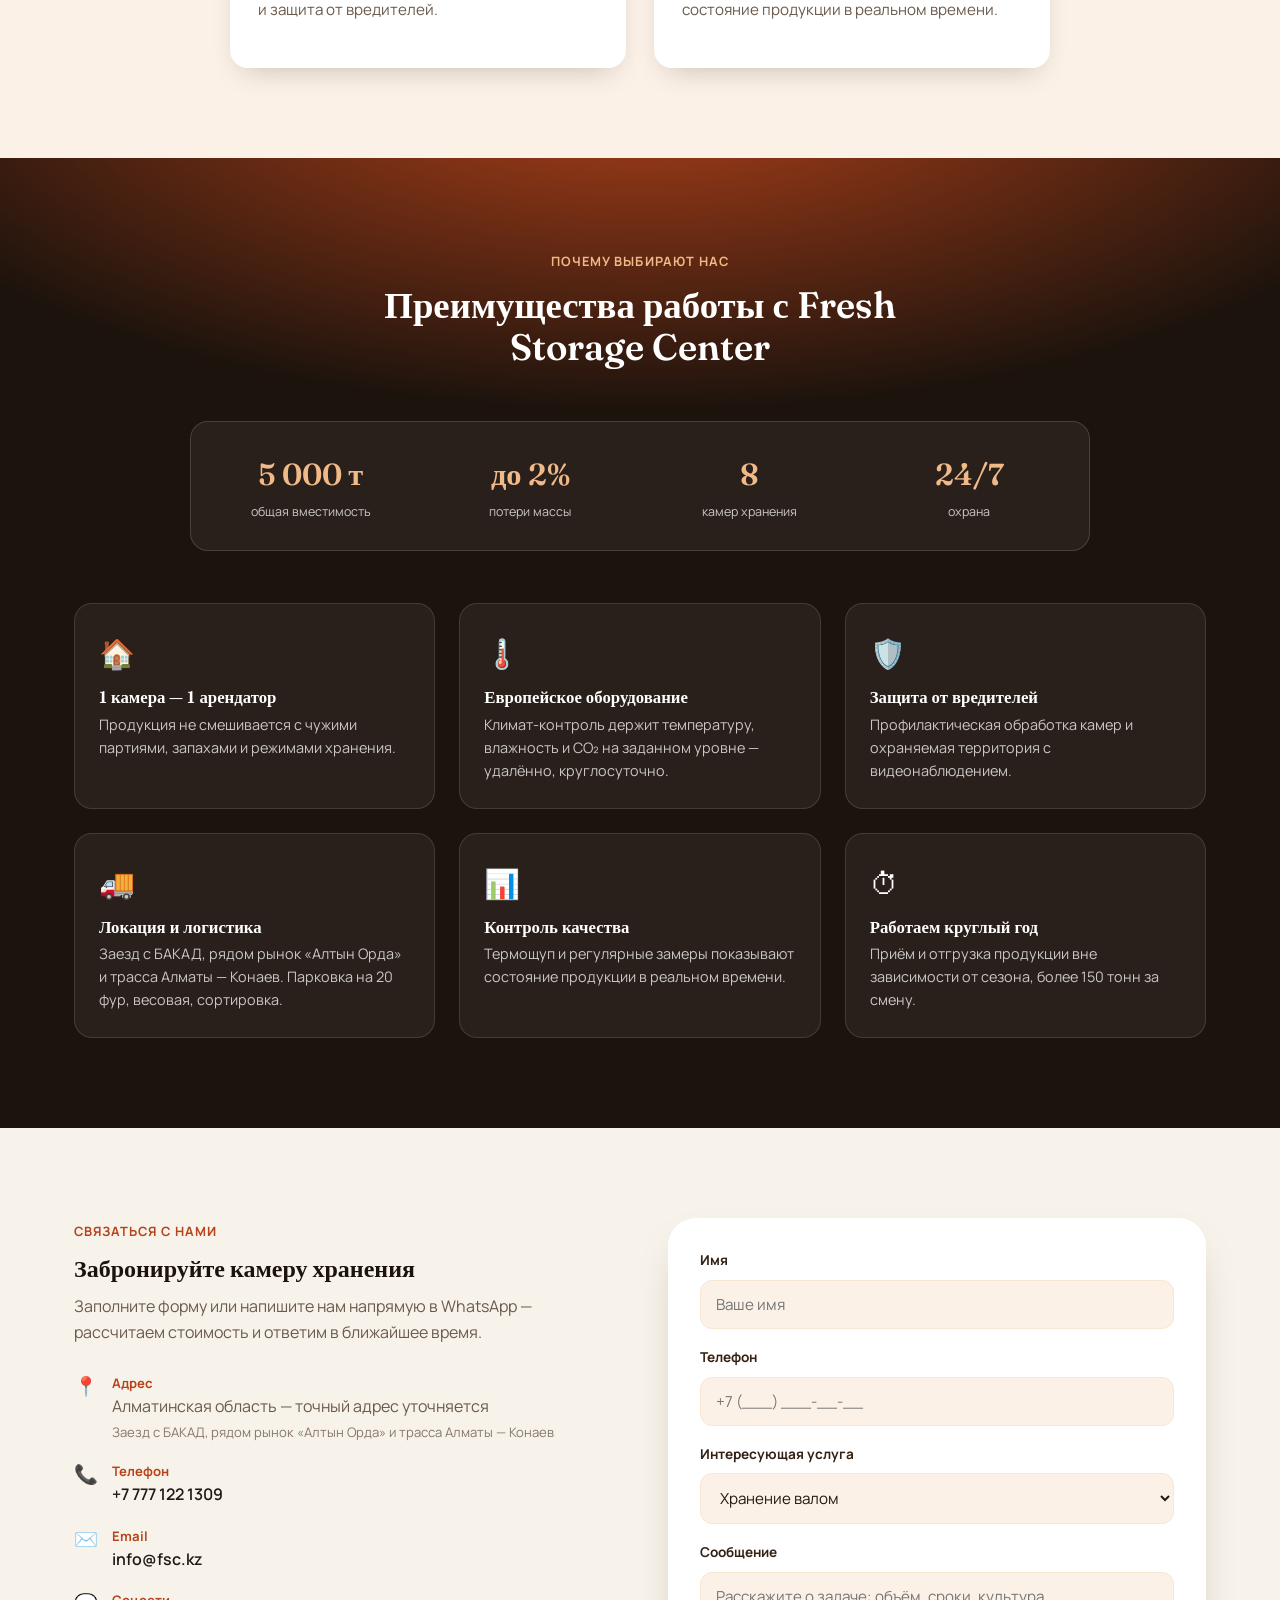
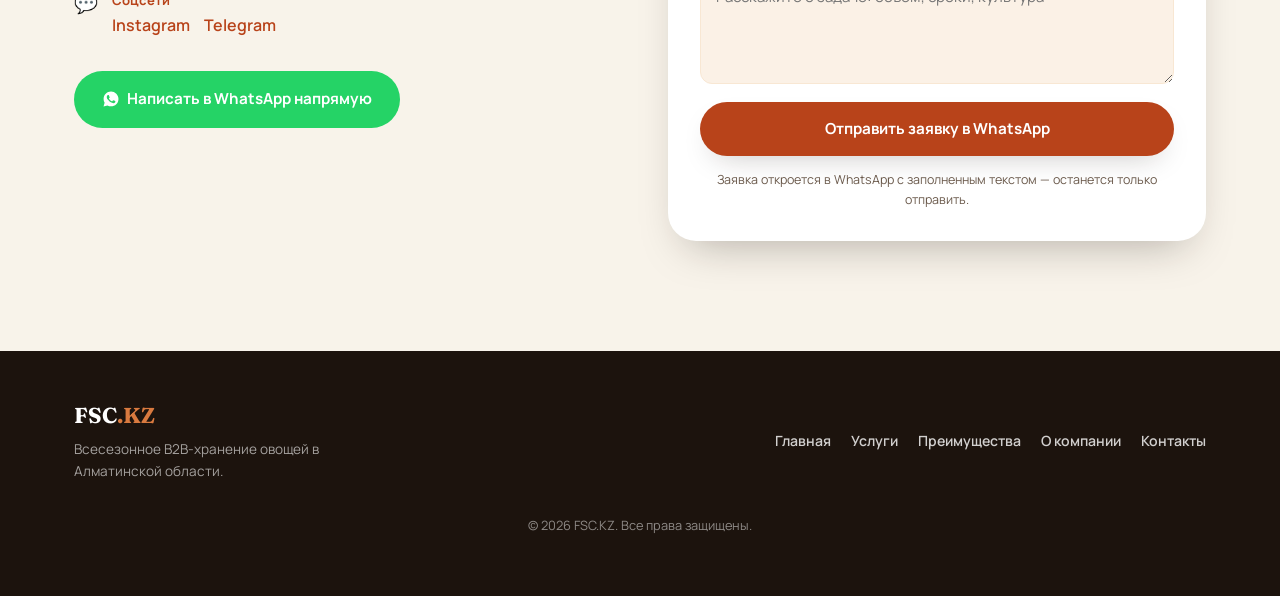
==== commit 71f081e5: "Rewrite content for B2B positioning: drop trading, add real facts The client confirmed FSC does not " ====
--- a/index.html
+++ b/index.html
@@ -3,8 +3,8 @@
 <head>
 <meta charset="UTF-8">
 <meta name="viewport" content="width=device-width, initial-scale=1.0">
-<title>FSC.KZ — Овощехранилище и агросервис</title>
-<meta name="description" content="FSC.KZ — современное овощехранилище и агросервис в Казахстане. Хранение, трейдинг и контроль микроклимата для сельхозпродукции.">
+<title>Fresh Storage Center — всесезонное хранение овощей</title>
+<meta name="description" content="Fresh Storage Center (FSC) — B2B-комплекс всесезонного хранения картофеля, лука, моркови и свёклы в Алматинской области. Потери массы не более 1–3%.">
 <link rel="icon" href="assets/images/favicon.svg" type="image/svg+xml">
 <link rel="preconnect" href="https://fonts.googleapis.com">
 <link rel="preconnect" href="https://fonts.gstatic.com" crossorigin>
@@ -64,15 +64,15 @@
 
     <div class="container hero__inner">
       <div class="hero__content" data-reveal>
-        <p class="eyebrow">Овощехранилище и агросервис в Казахстане</p>
-        <h1>Сохраняем урожай.<br>Растим доверие.</h1>
+        <p class="eyebrow">B2B-логистика хранения овощей · Алматинская область</p>
+        <h1>Fresh Storage Center — всесезонное хранение овощей</h1>
         <p class="hero__lead">
-          FSC.KZ — современный комплекс полного цикла: хранение овощей и сельхозпродукции,
-          трейдинг оптовыми партиями и точный контроль микроклимата на каждом этапе.
-          Мы берём на себя сохранность вашего урожая, чтобы вы могли сосредоточиться на бизнесе.
+          Современный комплекс на 5 000 тонн с камерами по модели «1 камера — 1 арендатор».
+          Потери массы и товарного вида — не более 1–3%, против 15–30% на устаревших складах.
+          Европейские технологии климат-контроля и удалённый мониторинг каждой камеры.
         </p>
         <div class="hero__cta">
-          <a href="#contact" class="btn btn--primary">Оставить заявку</a>
+          <a href="#contact" class="btn btn--primary">Рассчитать стоимость хранения</a>
           <a href="#" class="btn btn--outline wa-link" id="wa-hero" target="_blank" rel="noopener">
             <svg viewBox="0 0 24 24" width="18" height="18" fill="currentColor" aria-hidden="true"><path d="M12.04 2C6.58 2 2.13 6.45 2.13 11.91c0 1.75.46 3.46 1.33 4.96L2.05 22l5.25-1.38a9.9 9.9 0 0 0 4.74 1.21h.01c5.46 0 9.91-4.45 9.91-9.91 0-2.65-1.03-5.14-2.9-7.01A9.87 9.87 0 0 0 12.04 2Zm5.8 14.16c-.24.68-1.4 1.32-1.93 1.38-.5.06-1.02.28-3.42-.71-2.9-1.19-4.77-4.14-4.92-4.34-.15-.2-1.17-1.56-1.17-2.97s.73-2.1.99-2.39c.25-.28.55-.35.73-.35.19 0 .37 0 .53.01.17.01.4-.06.62.48.24.58.81 2 .88 2.15.07.15.12.32.02.51-.1.2-.15.32-.3.49-.15.17-.3.38-.44.51-.15.14-.3.29-.13.57.17.28.75 1.25 1.62 2.03 1.11 1 2.05 1.31 2.33 1.46.28.15.44.12.6-.07.17-.2.71-.83.9-1.11.19-.29.38-.24.63-.14.26.1 1.65.79 1.94.93.28.14.47.21.53.33.07.13.07.72-.17 1.4Z"/></svg>
             Написать в WhatsApp
@@ -87,16 +87,16 @@
         <span class="media-badge media-badge--hero">Наш складской комплекс</span>
         <div class="glass-stats">
           <div class="glass-stat">
-            <span class="glass-stat__num">15 000+</span>
-            <span class="glass-stat__label">тонн хранения</span>
+            <span class="glass-stat__num">5 000 т</span>
+            <span class="glass-stat__label">единовременного хранения</span>
+          </div>
+          <div class="glass-stat">
+            <span class="glass-stat__num">1–3%</span>
+            <span class="glass-stat__label">потери массы</span>
           </div>
           <div class="glass-stat">
             <span class="glass-stat__num">24/7</span>
-            <span class="glass-stat__label">контроль климата</span>
-          </div>
-          <div class="glass-stat">
-            <span class="glass-stat__num">100%</span>
-            <span class="glass-stat__label">прозрачность поставок</span>
+            <span class="glass-stat__label">охрана и мониторинг</span>
           </div>
         </div>
       </div>
@@ -109,22 +109,23 @@
     <div class="container about__inner">
       <div class="about__text" data-reveal>
         <p class="eyebrow eyebrow--dark">О компании</p>
-        <h2>Полный цикл заботы об урожае — от приёмки до реализации</h2>
+        <h2>Не просто склад — гарант сохранности массы и качества</h2>
         <p>
-          FSC.KZ объединяет современный складской комплекс, инженерные системы контроля климата
-          и собственную трейдинговую команду. Мы принимаем продукцию, обеспечиваем правильные условия
-          хранения и помогаем находить покупателей — быстро, прозрачно и без потерь качества.
+          Fresh Storage Center (FSC) — технологичный логистический комплекс всесезонного хранения
+          картофеля, лука, моркови, свёклы и другой овощной продукции в Алматинской области.
+          Мы работаем с крупным и средним агробизнесом: фермерами, торговыми сетями,
+          импортёрами/экспортёрами и переработчиками.
         </p>
         <ul class="about__points">
-          <li>Современные складские мощности с регулируемой температурой и влажностью</li>
-          <li>Собственная логистика и упаковка под требования клиента</li>
-          <li>Прямые контракты с производителями и оптовыми покупателями</li>
+          <li>Модель «1 камера — 1 арендатор»: без смешивания партий, запахов и режимов хранения</li>
+          <li>Европейское климатическое оборудование и удалённый мониторинг температуры, влажности и CO₂</li>
+          <li>Удобный заезд с БАКАД, парковка на 20 фур, зона сортировки и весовая</li>
         </ul>
       </div>
       <div class="about__media reveal-card reveal-card--photo" data-reveal>
         <img src="assets/images/storage-bags.jpg" alt="Хранение урожая в камере FSC.KZ" loading="lazy" width="960" height="1280">
         <div class="reveal-card__glow"></div>
-        <span class="media-badge">15 000+ тонн единовременно</span>
+        <span class="media-badge">5 000 т единовременного хранения</span>
       </div>
     </div>
   </section>
@@ -133,11 +134,11 @@
   <section class="services" id="services">
     <div class="container">
       <div class="section-head" data-reveal>
-        <p class="eyebrow eyebrow--dark">Наши услуги</p>
-        <h2>Три направления — один результат: сохранённое качество</h2>
-      </div>
-
-      <div class="cards">
+        <p class="eyebrow eyebrow--dark">Услуги и условия</p>
+        <h2>Хранение и климат-контроль — без посредников</h2>
+      </div>
+
+      <div class="cards cards--two">
         <article class="card" data-reveal>
           <div class="card__media">
             <img src="assets/images/storage-bay.jpg" alt="Камера хранения FSC.KZ" loading="lazy" width="960" height="1280">
@@ -146,22 +147,10 @@
             <svg viewBox="0 0 48 48" fill="none"><rect x="6" y="18" width="36" height="24" rx="4" fill="var(--green-100)"/><path d="M6 22 24 8l18 14" stroke="var(--green-700)" stroke-width="3" fill="none" stroke-linecap="round" stroke-linejoin="round"/><rect x="16" y="26" width="16" height="16" rx="2" fill="var(--green-500)"/></svg>
           </div>
           <h3>Хранение</h3>
-          <p>Приёмка и размещение овощей и сельхозпродукции в складах с регулируемым температурно-влажностным режимом. Контроль качества на каждом этапе хранения.</p>
+          <p>8 камер хранения по модели «1 камера — 1 арендатор»: валом, в сетках или на паллетах. Приёмка через весовую, учёт партий, охрана и защита от вредителей.</p>
           <div class="card__more">
-            <p>Гибкие сроки хранения, раздельные зоны по видам продукции, учёт партий и остатков в реальном времени.</p>
+            <p>Одновременная парковка до 20 фур, зона сортировки, электропогрузчики. Более 150 тонн отгрузки за смену.</p>
             <a href="#contact" class="card__link">Рассчитать хранение →</a>
-          </div>
-        </article>
-
-        <article class="card" data-reveal>
-          <div class="card__icon">
-            <svg viewBox="0 0 48 48" fill="none"><circle cx="24" cy="24" r="18" fill="var(--green-100)"/><path d="M16 24h16M24 16v16" stroke="var(--green-700)" stroke-width="3" stroke-linecap="round"/><path d="M14 14l6 6M34 14l-6 6M14 34l6-6M34 34l-6-6" stroke="var(--green-500)" stroke-width="2.5" stroke-linecap="round"/></svg>
-          </div>
-          <h3>Трейдинг</h3>
-          <p>Закупка и реализация сельхозпродукции оптовыми партиями. Прямые контракты с производителями и проверенными покупателями по всему Казахстану.</p>
-          <div class="card__more">
-            <p>Прозрачное ценообразование, сопровождение сделки, помощь с логистикой и документами.</p>
-            <a href="#contact" class="card__link">Обсудить поставку →</a>
           </div>
         </article>
 
@@ -173,9 +162,9 @@
             <svg viewBox="0 0 48 48" fill="none"><rect x="20" y="6" width="8" height="30" rx="4" fill="var(--green-100)"/><circle cx="24" cy="38" r="8" fill="var(--green-500)"/><path d="M24 12v18" stroke="var(--green-700)" stroke-width="3" stroke-linecap="round"/></svg>
           </div>
           <h3>Микроклимат</h3>
-          <p>Круглосуточный мониторинг температуры, влажности и вентиляции. Автоматизированные системы поддерживают оптимальные условия для долгой сохранности урожая.</p>
+          <p>Европейское климатическое оборудование держит температуру, влажность и CO₂ в каждой камере. Термощуп контролирует состояние продукции в реальном времени.</p>
           <div class="card__more">
-            <p>Датчики и автоматика собственной разработки, отчётность по параметрам хранения по запросу клиента.</p>
+            <p>Панель мониторинга и управление режимом хранения удалённо, с телефона — отчётность по запросу клиента.</p>
             <a href="#contact" class="card__link">Узнать подробнее →</a>
           </div>
         </article>
@@ -188,39 +177,46 @@
     <div class="container">
       <div class="section-head section-head--light" data-reveal>
         <p class="eyebrow eyebrow--light">Почему выбирают нас</p>
-        <h2>Преимущества работы с FSC.KZ</h2>
+        <h2>Преимущества работы с Fresh Storage Center</h2>
+      </div>
+
+      <div class="numbers-row" data-reveal>
+        <div class="number"><span class="number__val">5 000 т</span><span class="number__label">общая вместимость</span></div>
+        <div class="number"><span class="number__val">до 2%</span><span class="number__label">потери массы</span></div>
+        <div class="number"><span class="number__val">8</span><span class="number__label">камер хранения</span></div>
+        <div class="number"><span class="number__val">24/7</span><span class="number__label">охрана</span></div>
       </div>
 
       <div class="adv-grid">
         <div class="adv" data-reveal>
-          <div class="adv__icon">🌱</div>
-          <h4>Современное оборудование</h4>
-          <p>Автоматизированные системы климат-контроля и своевременное техническое обслуживание складов.</p>
-        </div>
-        <div class="adv" data-reveal>
-          <div class="adv__icon">✅</div>
+          <div class="adv__icon">🏠</div>
+          <h4>1 камера — 1 арендатор</h4>
+          <p>Продукция не смешивается с чужими партиями, запахами и режимами хранения.</p>
+        </div>
+        <div class="adv" data-reveal>
+          <div class="adv__icon">🌡️</div>
+          <h4>Европейское оборудование</h4>
+          <p>Климат-контроль держит температуру, влажность и CO₂ на заданном уровне — удалённо, круглосуточно.</p>
+        </div>
+        <div class="adv" data-reveal>
+          <div class="adv__icon">🛡️</div>
+          <h4>Защита от вредителей</h4>
+          <p>Профилактическая обработка камер и охраняемая территория с видеонаблюдением.</p>
+        </div>
+        <div class="adv" data-reveal>
+          <div class="adv__icon">🚚</div>
+          <h4>Локация и логистика</h4>
+          <p>Заезд с БАКАД, рядом рынок «Алтын Орда» и трасса Алматы — Конаев. Парковка на 20 фур, весовая, сортировка.</p>
+        </div>
+        <div class="adv" data-reveal>
+          <div class="adv__icon">📊</div>
           <h4>Контроль качества</h4>
-          <p>Проверка продукции на приёмке и регулярный мониторинг на всех этапах хранения.</p>
-        </div>
-        <div class="adv" data-reveal>
-          <div class="adv__icon">🚚</div>
-          <h4>Быстрая логистика</h4>
-          <p>Организация доставки и отгрузки по Казахстану в согласованные сроки.</p>
-        </div>
-        <div class="adv" data-reveal>
-          <div class="adv__icon">🤝</div>
-          <h4>Индивидуальный подход</h4>
-          <p>Гибкие условия сотрудничества под объёмы и задачи каждого клиента.</p>
-        </div>
-        <div class="adv" data-reveal>
-          <div class="adv__icon">📊</div>
-          <h4>Прозрачная отчётность</h4>
-          <p>Данные об остатках, партиях и условиях хранения доступны клиенту по запросу.</p>
+          <p>Термощуп и регулярные замеры показывают состояние продукции в реальном времени.</p>
         </div>
         <div class="adv" data-reveal>
           <div class="adv__icon">⏱</div>
           <h4>Работаем круглый год</h4>
-          <p>Приём и отгрузка продукции вне зависимости от сезона.</p>
+          <p>Приём и отгрузка продукции вне зависимости от сезона, более 150 тонн за смену.</p>
         </div>
       </div>
     </div>
@@ -231,13 +227,13 @@
     <div class="container contact__inner">
       <div class="contact__info" data-reveal>
         <p class="eyebrow eyebrow--dark">Связаться с нами</p>
-        <h2>Обсудим хранение или поставку вашей продукции</h2>
-        <p class="contact__lead">Заполните форму или напишите нам напрямую в WhatsApp — ответим в ближайшее время.</p>
+        <h2>Забронируйте камеру хранения</h2>
+        <p class="contact__lead">Заполните форму или напишите нам напрямую в WhatsApp — рассчитаем стоимость и ответим в ближайшее время.</p>
 
         <ul class="contact__list">
           <li>
             <span class="contact__ico">📍</span>
-            <div><strong>Адрес</strong><span data-config="address">Адрес склада/офиса — уточняется</span></div>
+            <div><strong>Адрес</strong><span data-config="address">Алматинская область — точный адрес уточняется</span><span class="contact__note">Заезд с БАКАД, рядом рынок «Алтын Орда» и трасса Алматы — Конаев</span></div>
           </li>
           <li>
             <span class="contact__ico">📞</span>
@@ -276,9 +272,9 @@
         <label>
           Интересующая услуга
           <select name="service">
-            <option value="Хранение">Хранение</option>
-            <option value="Трейдинг">Трейдинг</option>
-            <option value="Микроклимат">Микроклимат</option>
+            <option value="Хранение валом">Хранение валом</option>
+            <option value="Хранение в сетках">Хранение в сетках</option>
+            <option value="Хранение на паллетах">Хранение на паллетах</option>
             <option value="Другое">Другое</option>
           </select>
         </label>
@@ -300,7 +296,7 @@
   <div class="container footer__inner">
     <div class="footer__brand">
       <span class="logo__text">FSC<span class="logo__dot">.KZ</span></span>
-      <p>Овощехранилище и агросервис полного цикла в Казахстане.</p>
+      <p>Всесезонное B2B-хранение овощей в Алматинской области.</p>
     </div>
     <nav class="footer__nav">
       <a href="#top">Главная</a>
--- a/assets/css/style.css
+++ b/assets/css/style.css
@@ -286,6 +286,7 @@
 .section-head h2 { font-size: clamp(1.7rem, 3vw, 2.3rem); }
 
 .cards { display: grid; grid-template-columns: repeat(3, 1fr); gap: 28px; }
+.cards--two { grid-template-columns: repeat(2, 1fr); max-width: 820px; margin: 0 auto; }
 .card {
   position: relative;
   background: var(--white);
@@ -340,6 +341,22 @@
   color: var(--white);
 }
 .section-head--light h2 { color: var(--white); }
+
+.numbers-row {
+  display: grid;
+  grid-template-columns: repeat(4, 1fr);
+  gap: 20px;
+  max-width: 900px;
+  margin: 0 auto 52px;
+  padding: 28px 20px;
+  border-radius: var(--radius-md);
+  background: rgba(255,255,255,.06);
+  border: 1px solid rgba(255,255,255,.14);
+}
+.number { display: flex; flex-direction: column; align-items: center; text-align: center; gap: 4px; }
+.number__val { font-family: var(--font-display); font-size: clamp(1.4rem, 2.4vw, 1.9rem); font-weight: 600; color: var(--green-300); }
+.number__label { font-size: .78rem; color: rgba(255,255,255,.75); }
+
 .adv-grid { display: grid; grid-template-columns: repeat(3, 1fr); gap: 24px; }
 .adv {
   background: rgba(255,255,255,.06);
@@ -366,6 +383,7 @@
 .contact__list strong { display: block; font-size: .82rem; color: var(--green-700); }
 .contact__list a { font-weight: 600; }
 .contact__list span { color: var(--ink-soft); }
+.contact__note { display: block; font-size: .82rem; color: var(--ink-soft); opacity: .8; margin-top: 2px; }
 .social-row { display: flex; gap: 14px; margin-top: 2px; }
 .social-row a { font-weight: 600; color: var(--green-700); }
 
@@ -447,7 +465,9 @@
   .about__inner { text-align: left; }
   .about__media { order: -1; }
   .cards { grid-template-columns: 1fr 1fr; }
+  .cards--two { grid-template-columns: 1fr 1fr; max-width: none; }
   .adv-grid { grid-template-columns: 1fr 1fr; }
+  .numbers-row { grid-template-columns: repeat(2, 1fr); }
 }
 
 @media (max-width: 760px) {
@@ -455,6 +475,8 @@
     background: var(--green-900); flex-direction: column; justify-content: center;
     gap: 26px; padding: 40px; transform: translateX(100%); transition: transform .4s var(--ease); z-index: 99; }
   .nav.is-open { transform: translateX(0); }
+  .cards--two { grid-template-columns: 1fr; }
+  .numbers-row { grid-template-columns: repeat(2, 1fr); gap: 24px 16px; padding: 22px 16px; }
   .nav a { color: var(--white); font-size: 1.1rem; }
   .header__actions .btn--sm { display: none; }
   .nav__toggle { display: flex; }
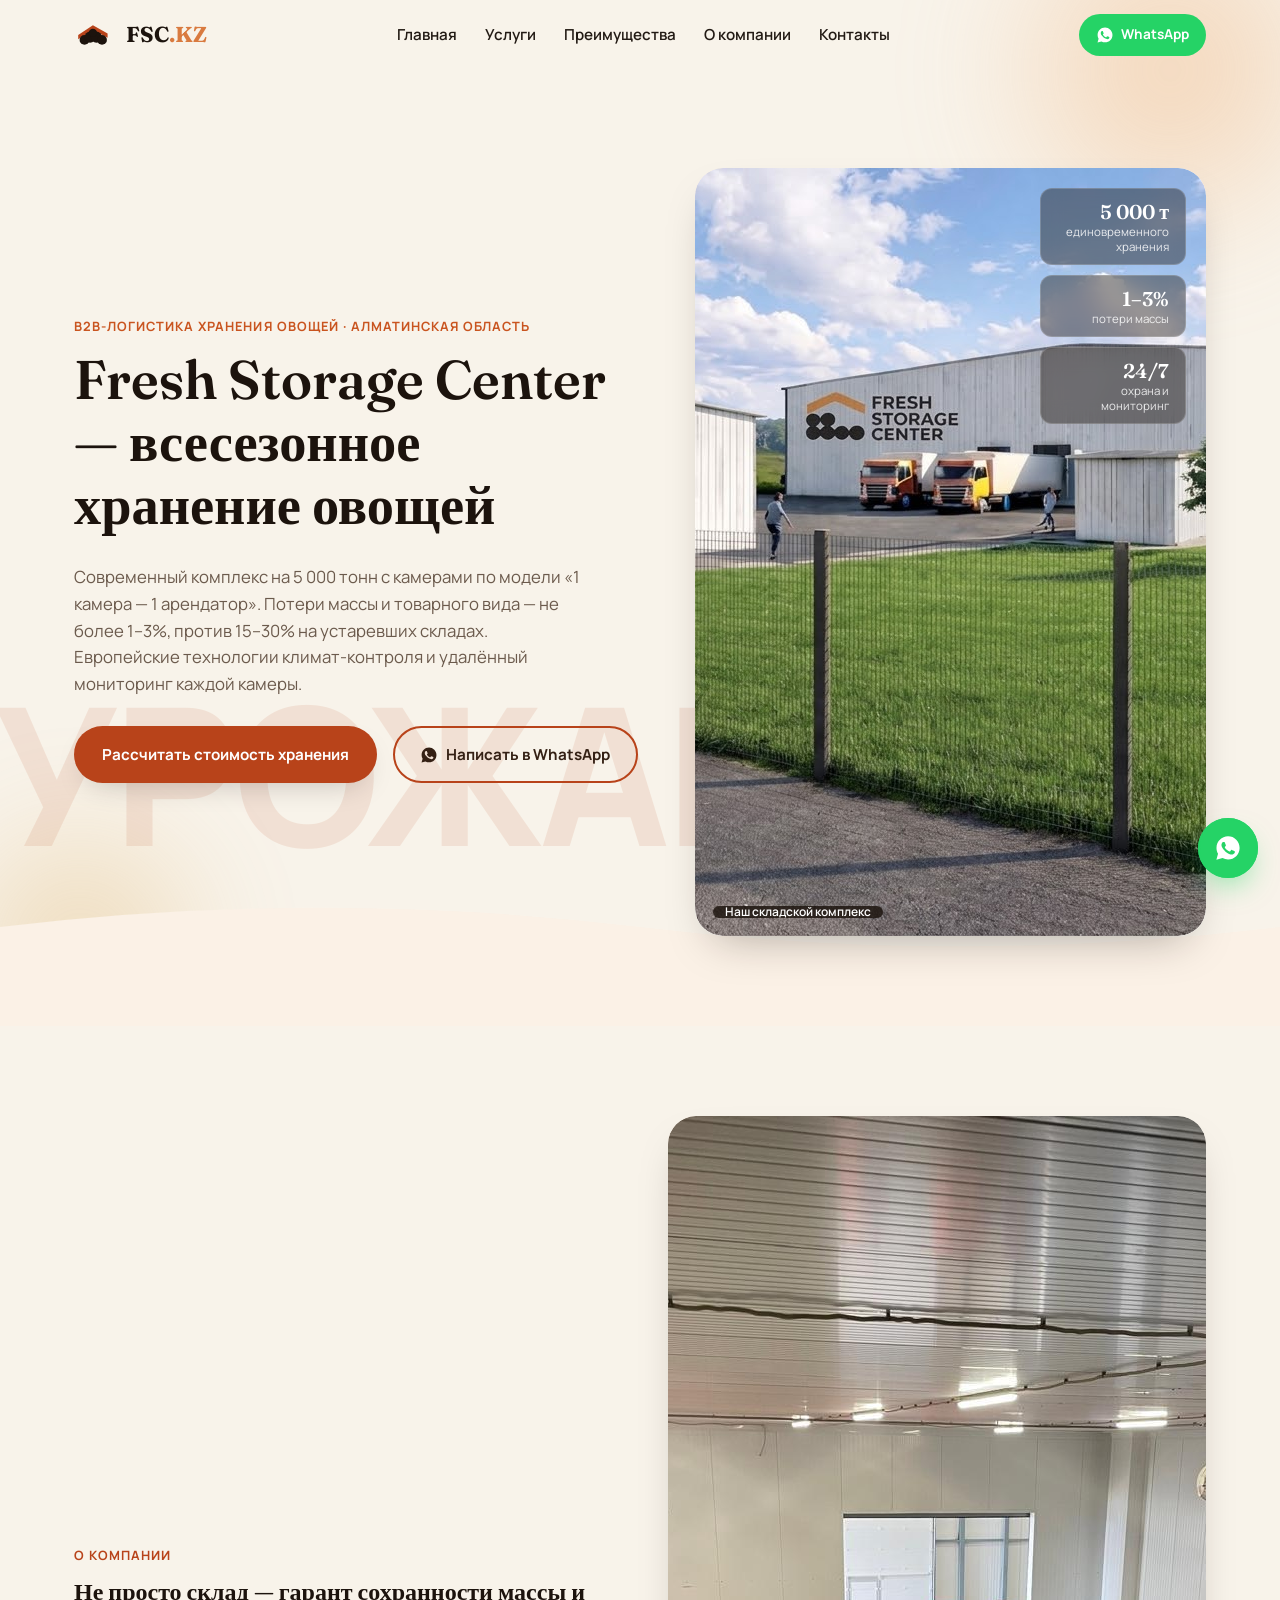
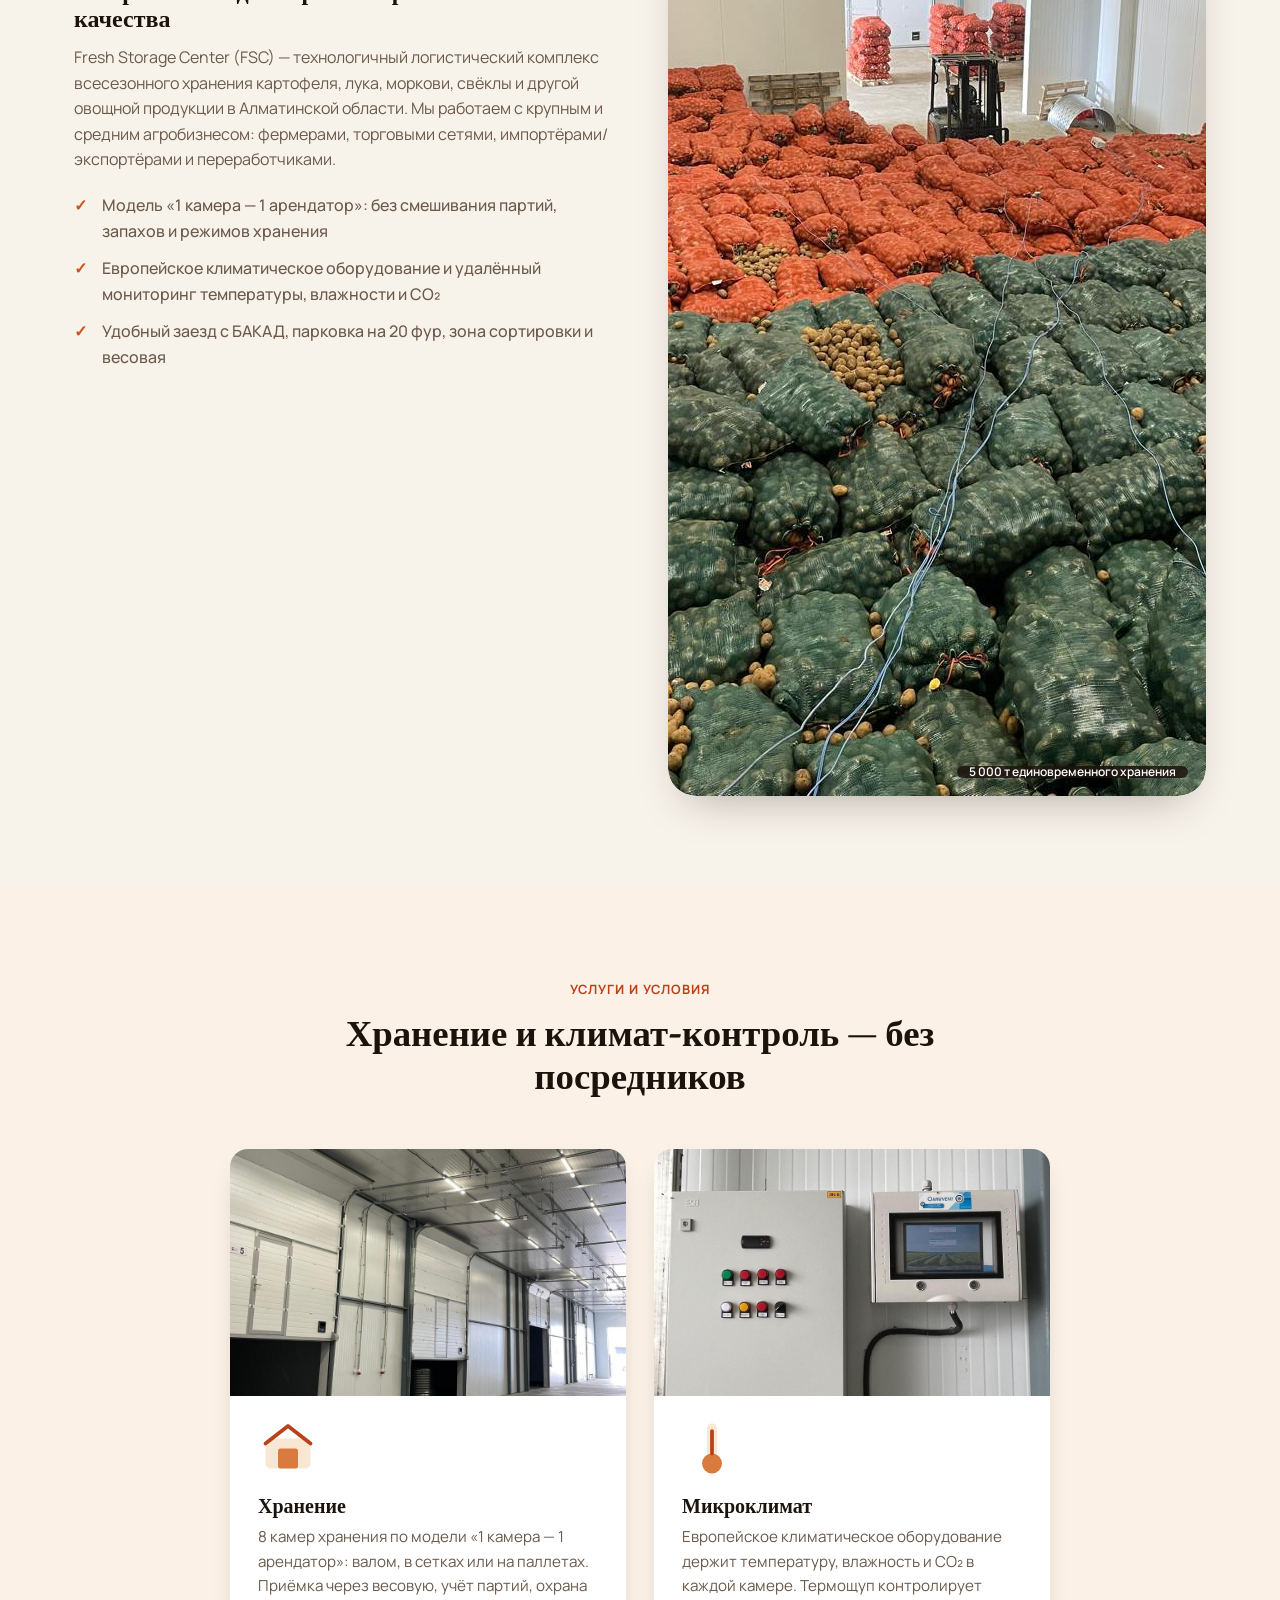
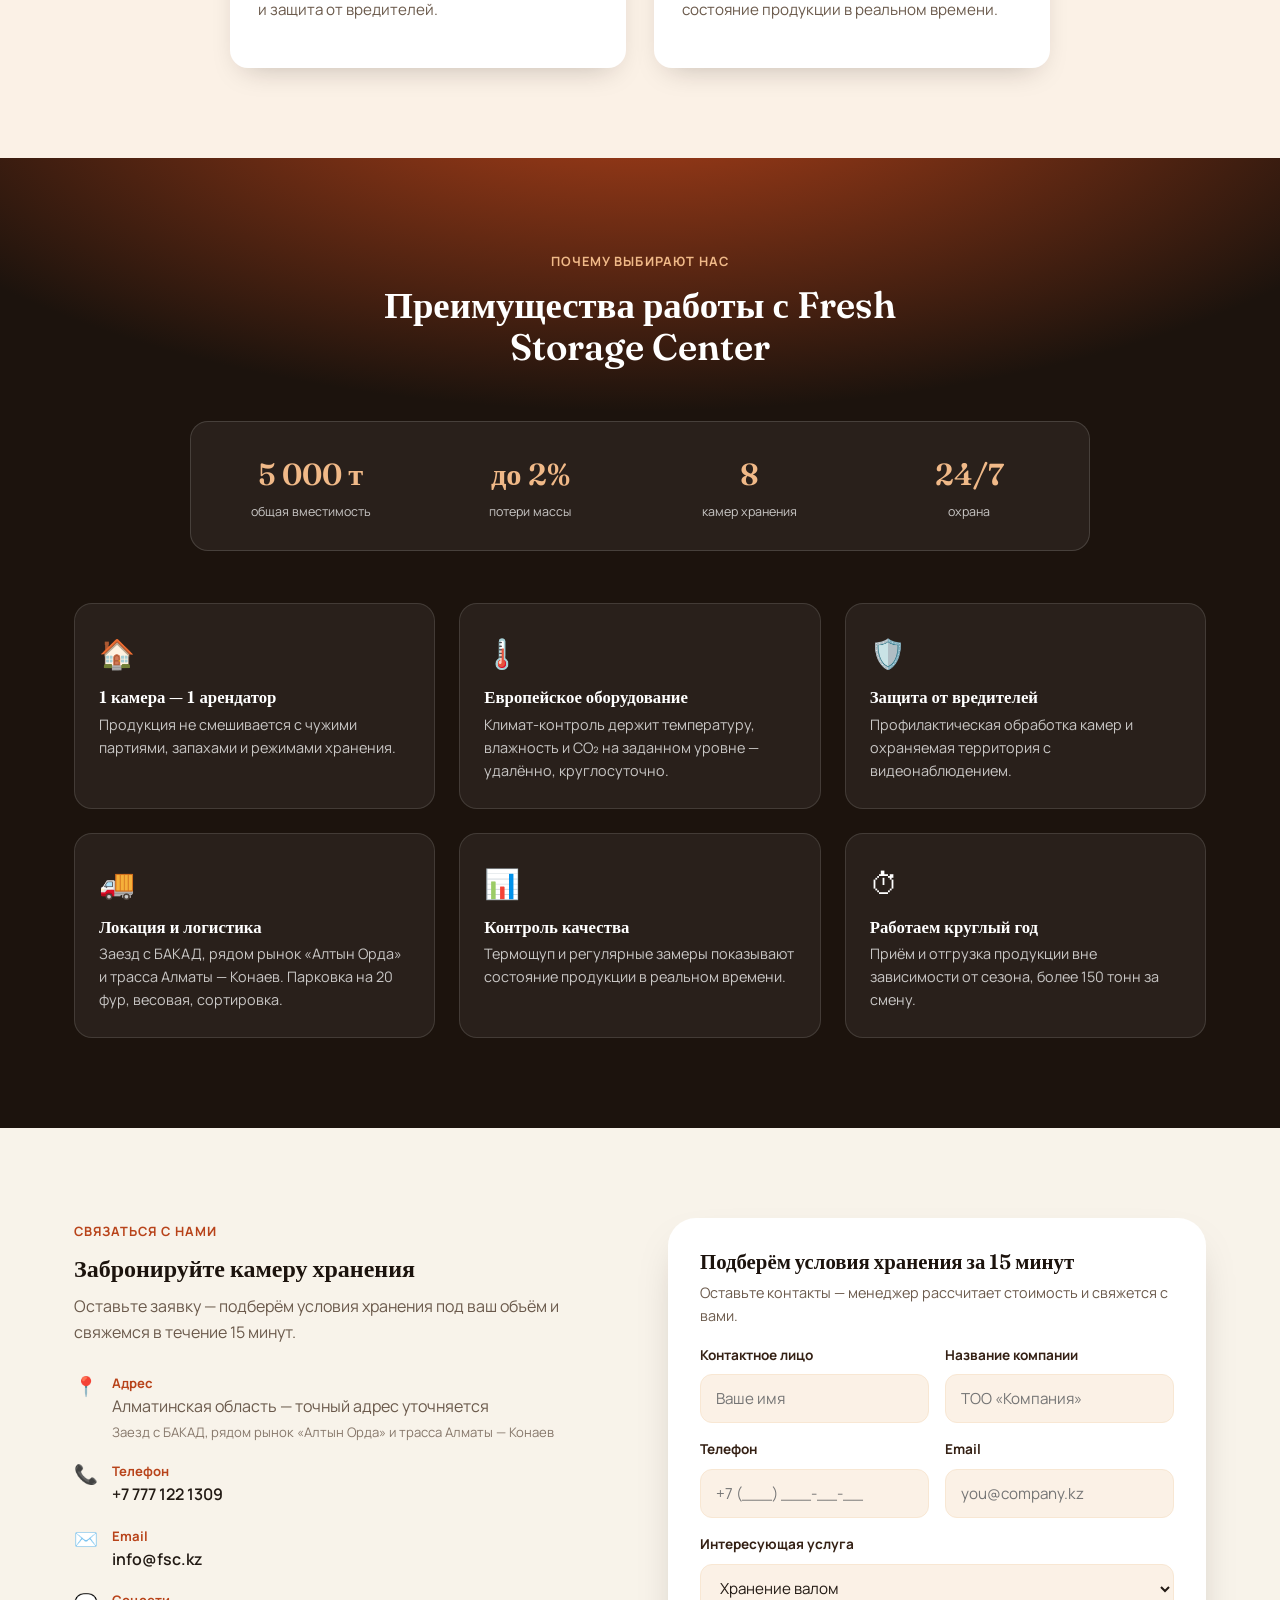
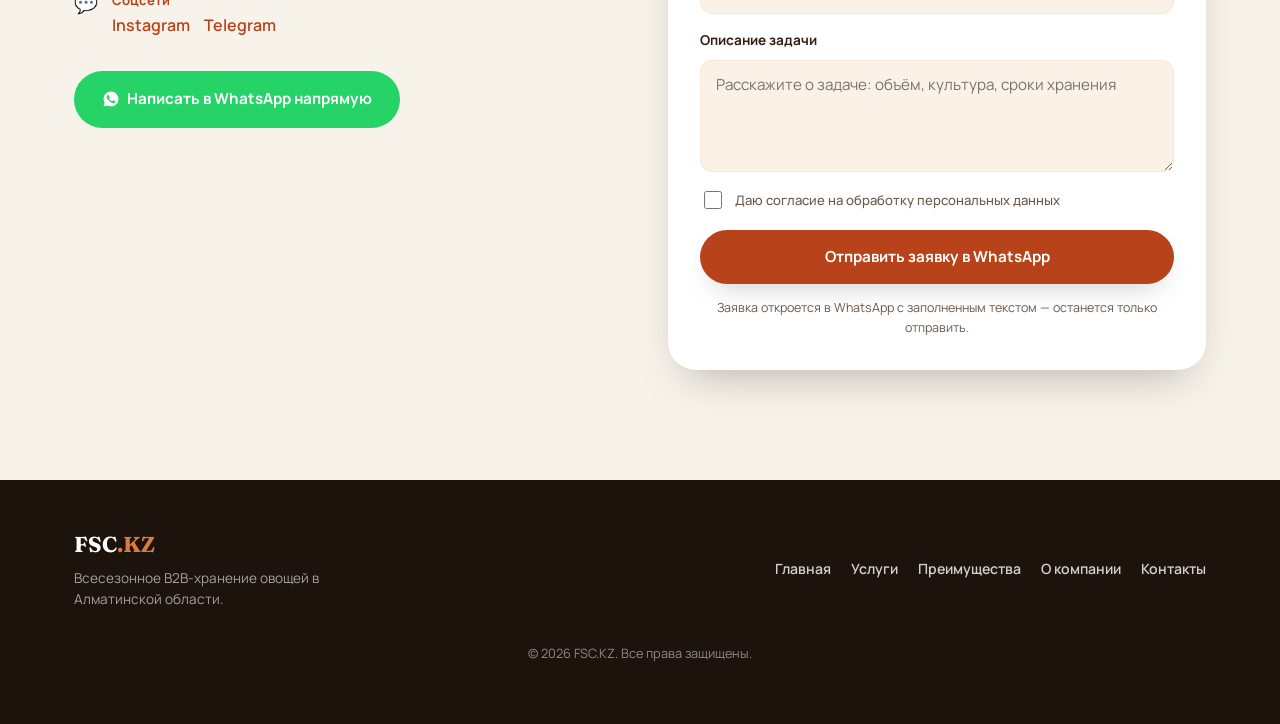
==== commit 13e85598: "Upgrade contact form to a proper B2B lead form with states Add company/email fields, a required cons" ====
--- a/index.html
+++ b/index.html
@@ -228,7 +228,7 @@
       <div class="contact__info" data-reveal>
         <p class="eyebrow eyebrow--dark">Связаться с нами</p>
         <h2>Забронируйте камеру хранения</h2>
-        <p class="contact__lead">Заполните форму или напишите нам напрямую в WhatsApp — рассчитаем стоимость и ответим в ближайшее время.</p>
+        <p class="contact__lead">Оставьте заявку — подберём условия хранения под ваш объём и свяжемся в течение 15 минут.</p>
 
         <ul class="contact__list">
           <li>
@@ -260,32 +260,62 @@
         </a>
       </div>
 
-      <form class="contact__form" id="contactForm" data-reveal>
-        <label>
-          Имя
-          <input type="text" name="name" required placeholder="Ваше имя">
+      <form class="contact__form" id="contactForm" data-reveal novalidate>
+        <div class="form__intro">
+          <h3>Подберём условия хранения за 15 минут</h3>
+          <p>Оставьте контакты — менеджер рассчитает стоимость и свяжется с вами.</p>
+        </div>
+
+        <div class="form__fields">
+          <label>
+            Контактное лицо
+            <input type="text" name="name" required placeholder="Ваше имя">
+            <span class="field__error">Укажите, как к вам обращаться</span>
+          </label>
+          <label>
+            Название компании
+            <input type="text" name="company" placeholder="ТОО «Компания»">
+          </label>
+          <label>
+            Телефон
+            <input type="tel" name="phone" required placeholder="+7 (___) ___-__-__">
+            <span class="field__error">Укажите телефон для связи</span>
+          </label>
+          <label>
+            Email
+            <input type="email" name="email" placeholder="you@company.kz">
+          </label>
+          <label class="form__field--full">
+            Интересующая услуга
+            <select name="service">
+              <option value="Хранение валом">Хранение валом</option>
+              <option value="Хранение в сетках">Хранение в сетках</option>
+              <option value="Хранение на паллетах">Хранение на паллетах</option>
+              <option value="Другое">Другое</option>
+            </select>
+          </label>
+          <label class="form__field--full">
+            Описание задачи
+            <textarea name="message" rows="4" placeholder="Расскажите о задаче: объём, культура, сроки хранения"></textarea>
+          </label>
+        </div>
+
+        <label class="form__consent">
+          <input type="checkbox" name="consent" required>
+          <span>Даю согласие на обработку персональных данных</span>
         </label>
-        <label>
-          Телефон
-          <input type="tel" name="phone" required placeholder="+7 (___) ___-__-__">
-        </label>
-        <label>
-          Интересующая услуга
-          <select name="service">
-            <option value="Хранение валом">Хранение валом</option>
-            <option value="Хранение в сетках">Хранение в сетках</option>
-            <option value="Хранение на паллетах">Хранение на паллетах</option>
-            <option value="Другое">Другое</option>
-          </select>
-        </label>
-        <label>
-          Сообщение
-          <textarea name="message" rows="4" placeholder="Расскажите о задаче: объём, сроки, культура"></textarea>
-        </label>
+        <span class="field__error field__error--consent">Нужно согласие на обработку данных</span>
+
         <button type="submit" class="btn btn--primary btn--block">
           Отправить заявку в WhatsApp
         </button>
         <p class="form__hint">Заявка откроется в WhatsApp с заполненным текстом — останется только отправить.</p>
+
+        <div class="form__success" hidden>
+          <div class="form__success-icon">✓</div>
+          <h3>Спасибо за обращение!</h3>
+          <p>Мы получили заявку и свяжемся с вами в течение 15 минут. Сейчас откроется WhatsApp — отправьте сообщение, чтобы менеджер увидел его сразу.</p>
+        </div>
       </form>
     </div>
   </section>
--- a/assets/css/style.css
+++ b/assets/css/style.css
@@ -395,6 +395,7 @@
   padding: 32px;
   border-radius: var(--radius-lg);
   box-shadow: var(--shadow-soft);
+  position: relative;
 }
 .contact__form label { display: flex; flex-direction: column; gap: 8px; font-size: .85rem; font-weight: 700; color: var(--green-800); }
 .contact__form input,
@@ -419,6 +420,64 @@
 }
 .form__hint { font-size: .78rem; color: var(--ink-soft); text-align: center; margin: -4px 0 0; }
 
+.form__intro h3 { font-size: 1.3rem; margin-bottom: .3em; }
+.form__intro p { font-size: .9rem; margin: 0; }
+
+.form__fields { display: grid; grid-template-columns: 1fr 1fr; gap: 16px; }
+.form__field--full { grid-column: 1 / -1; }
+
+.field__error {
+  display: none;
+  font-size: .76rem;
+  font-weight: 600;
+  color: #b3261e;
+}
+.contact__form label.is-invalid input,
+.contact__form label.is-invalid select,
+.contact__form label.is-invalid textarea {
+  border-color: #b3261e;
+  background: #fdf1f0;
+}
+.contact__form label.is-invalid .field__error { display: block; }
+
+.form__consent {
+  flex-direction: row !important;
+  align-items: flex-start;
+  gap: 10px !important;
+  font-size: .82rem !important;
+  font-weight: 500 !important;
+  color: var(--ink-soft) !important;
+}
+.form__consent input[type="checkbox"] {
+  width: 18px; height: 18px;
+  flex-shrink: 0;
+  margin-top: 1px;
+  accent-color: var(--green-700);
+}
+.contact__form .field__error--consent { margin-top: -12px; display: none; }
+.contact__form.is-consent-invalid .field__error--consent { display: block; }
+.contact__form.is-consent-invalid .form__consent { color: #b3261e !important; }
+
+.form__success {
+  text-align: center;
+  padding: 20px 4px 4px;
+}
+.form__success-icon {
+  width: 56px; height: 56px;
+  margin: 0 auto 16px;
+  border-radius: 50%;
+  background: var(--green-700);
+  color: var(--white);
+  font-size: 1.6rem;
+  display: flex;
+  align-items: center;
+  justify-content: center;
+}
+.form__success h3 { font-size: 1.3rem; margin-bottom: .4em; }
+.form__success p { font-size: .92rem; margin: 0; }
+.contact__form.is-submitted > *:not(.form__success) { display: none; }
+.contact__form.is-submitted .form__success { display: block; }
+
 /* ==========================================================================
    Footer
    ========================================================================== */
@@ -477,6 +536,7 @@
   .nav.is-open { transform: translateX(0); }
   .cards--two { grid-template-columns: 1fr; }
   .numbers-row { grid-template-columns: repeat(2, 1fr); gap: 24px 16px; padding: 22px 16px; }
+  .form__fields { grid-template-columns: 1fr; }
   .nav a { color: var(--white); font-size: 1.1rem; }
   .header__actions .btn--sm { display: none; }
   .nav__toggle { display: flex; }
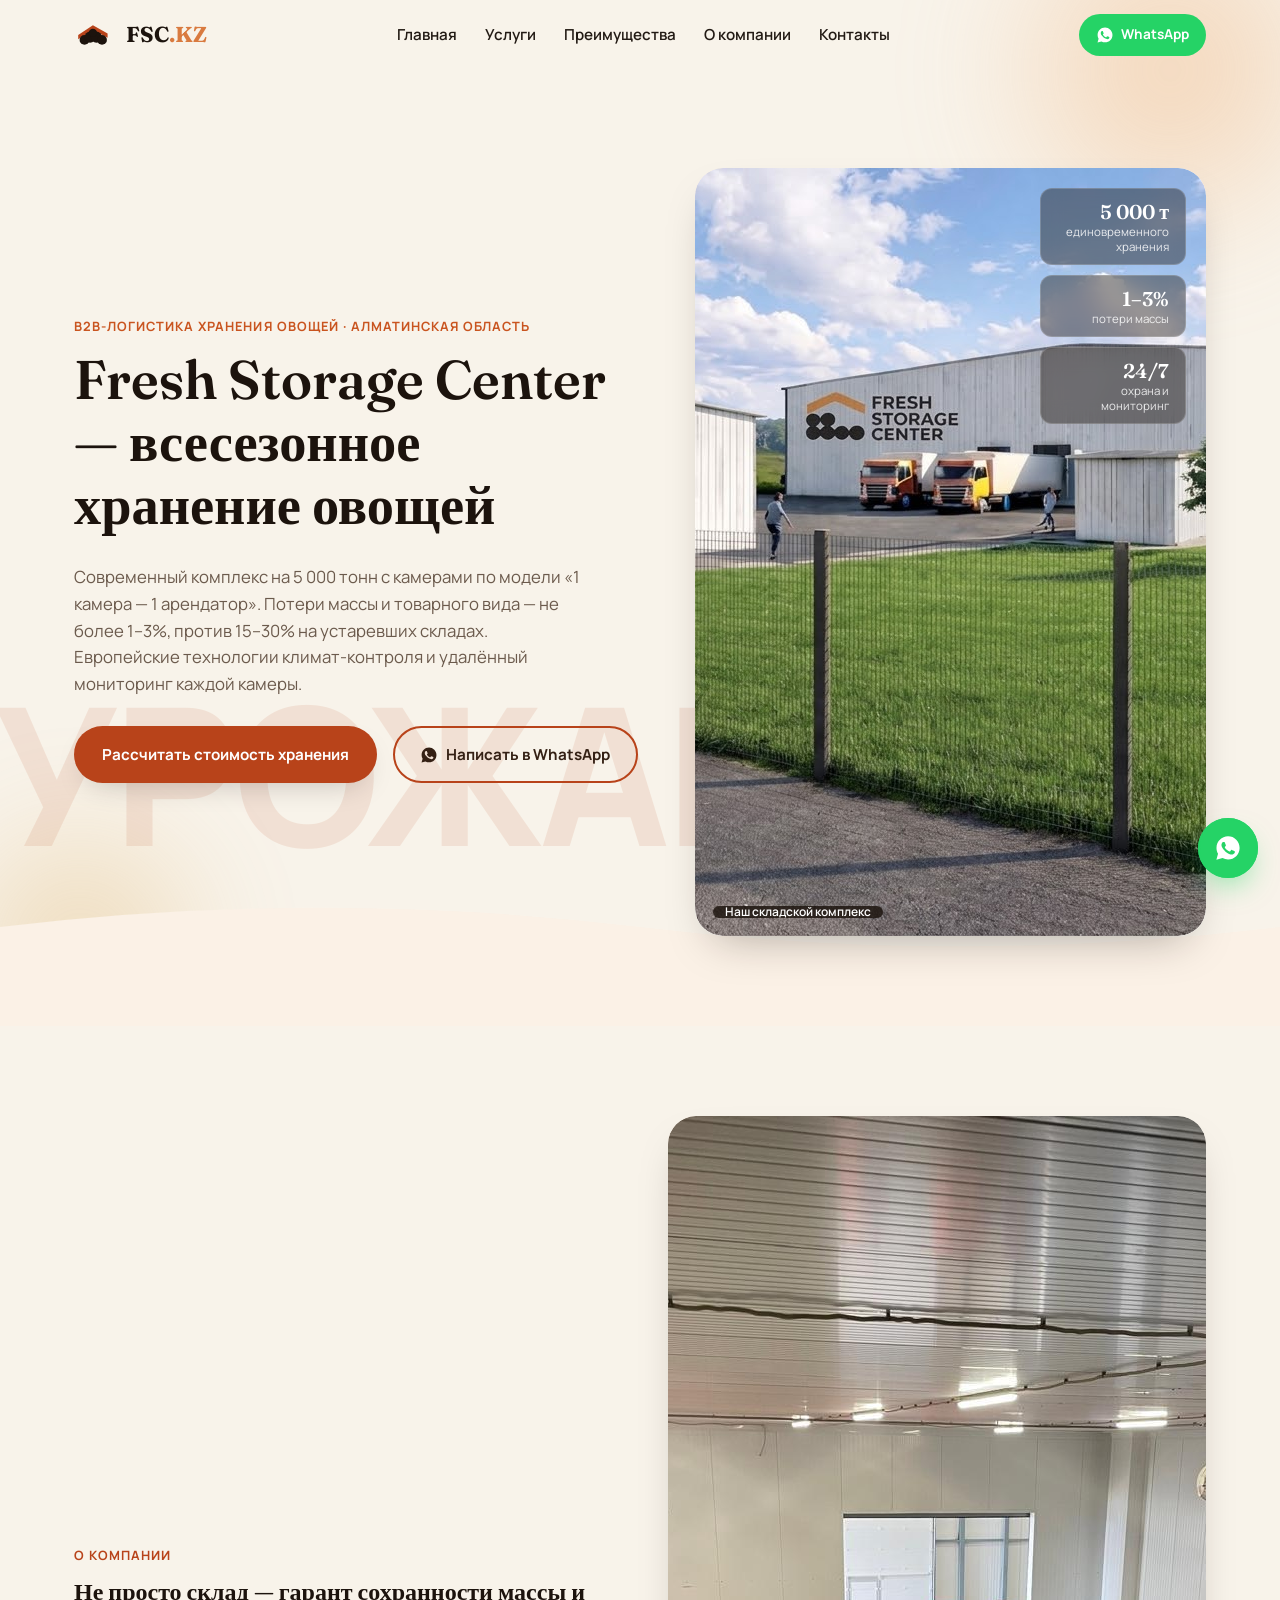
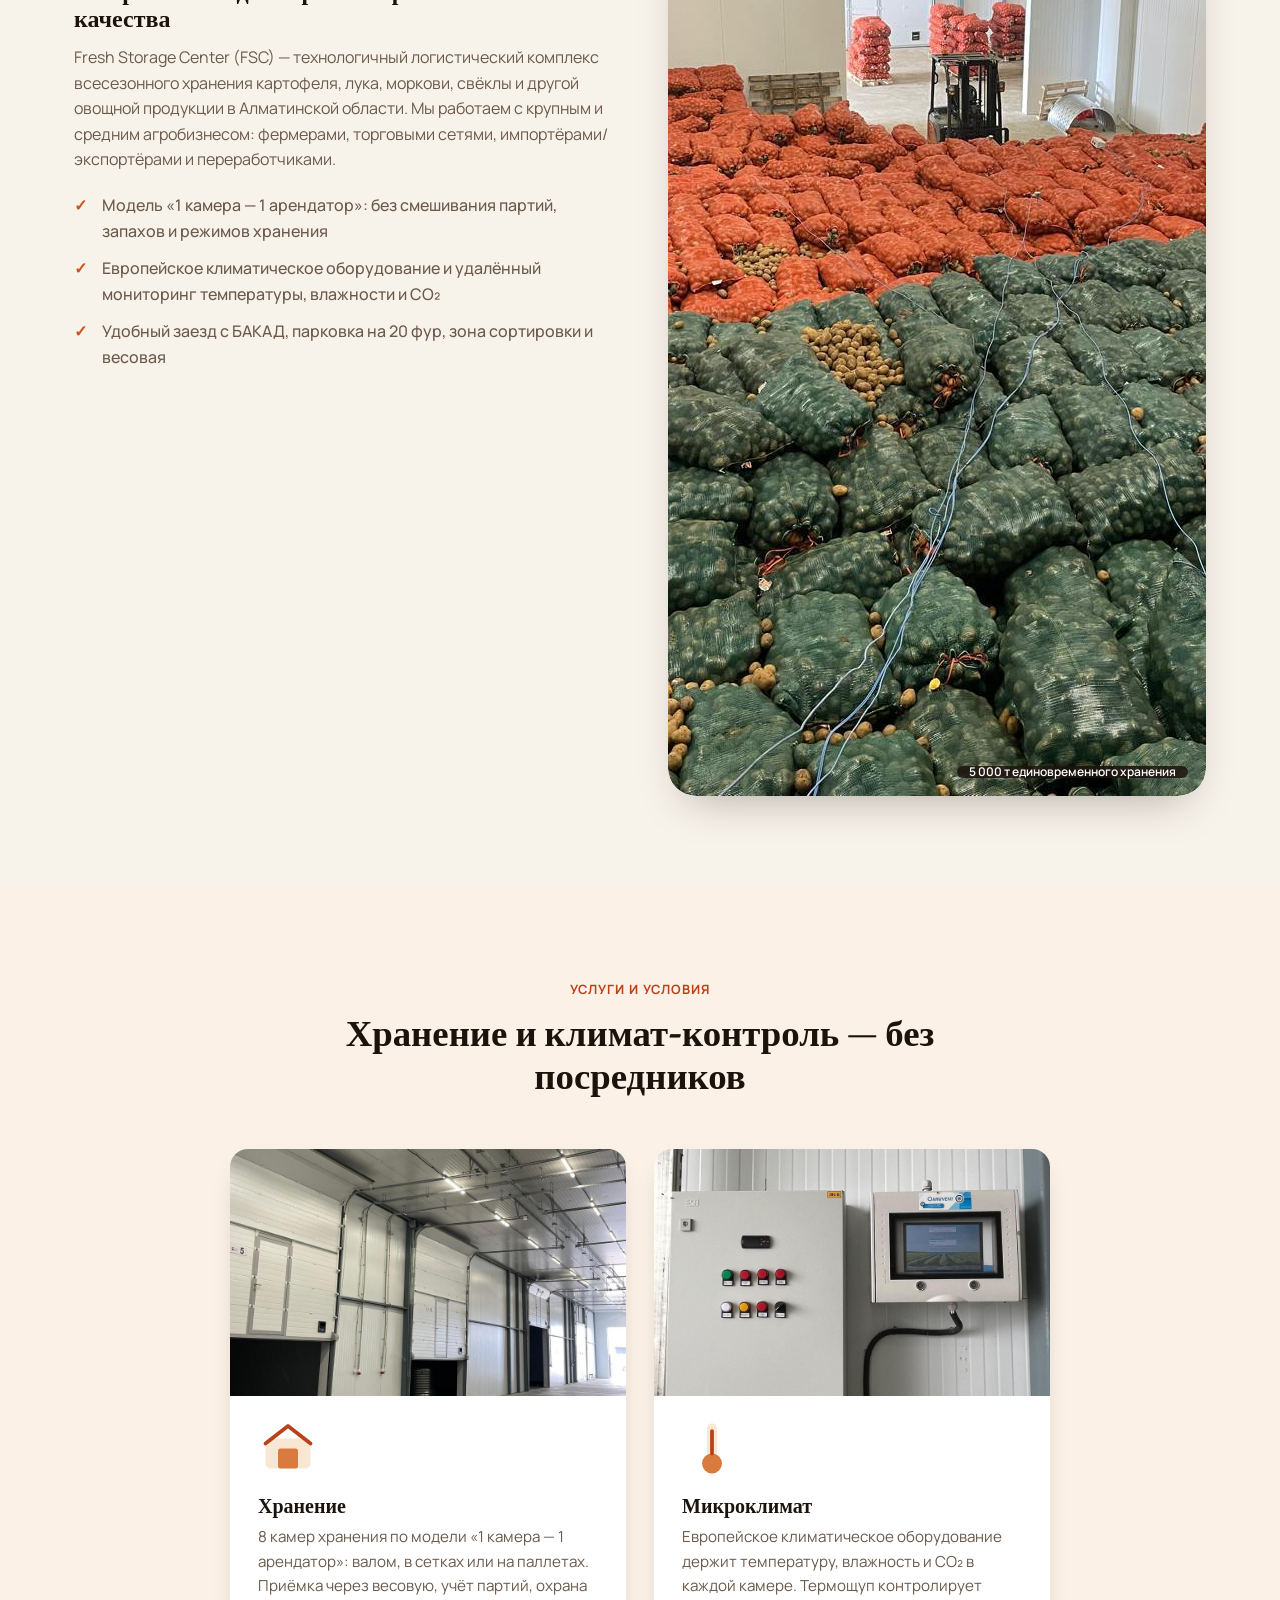
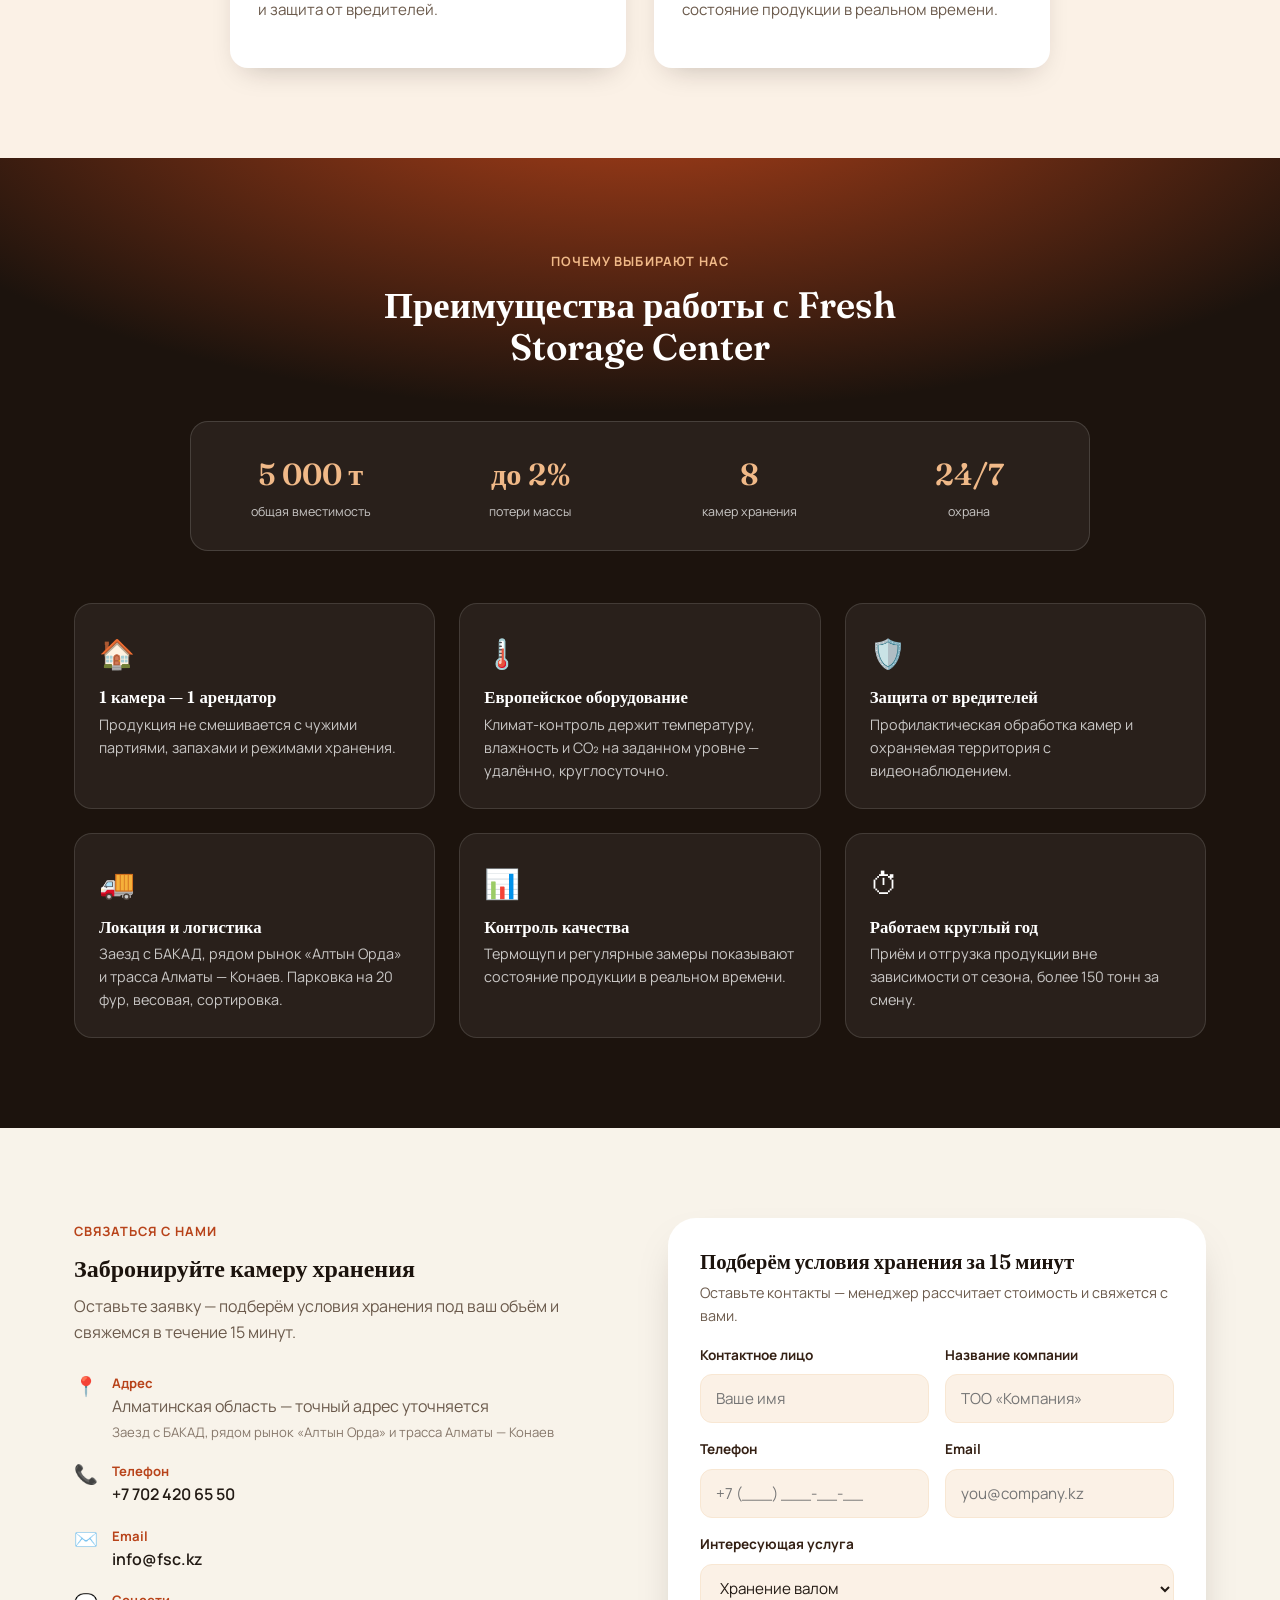
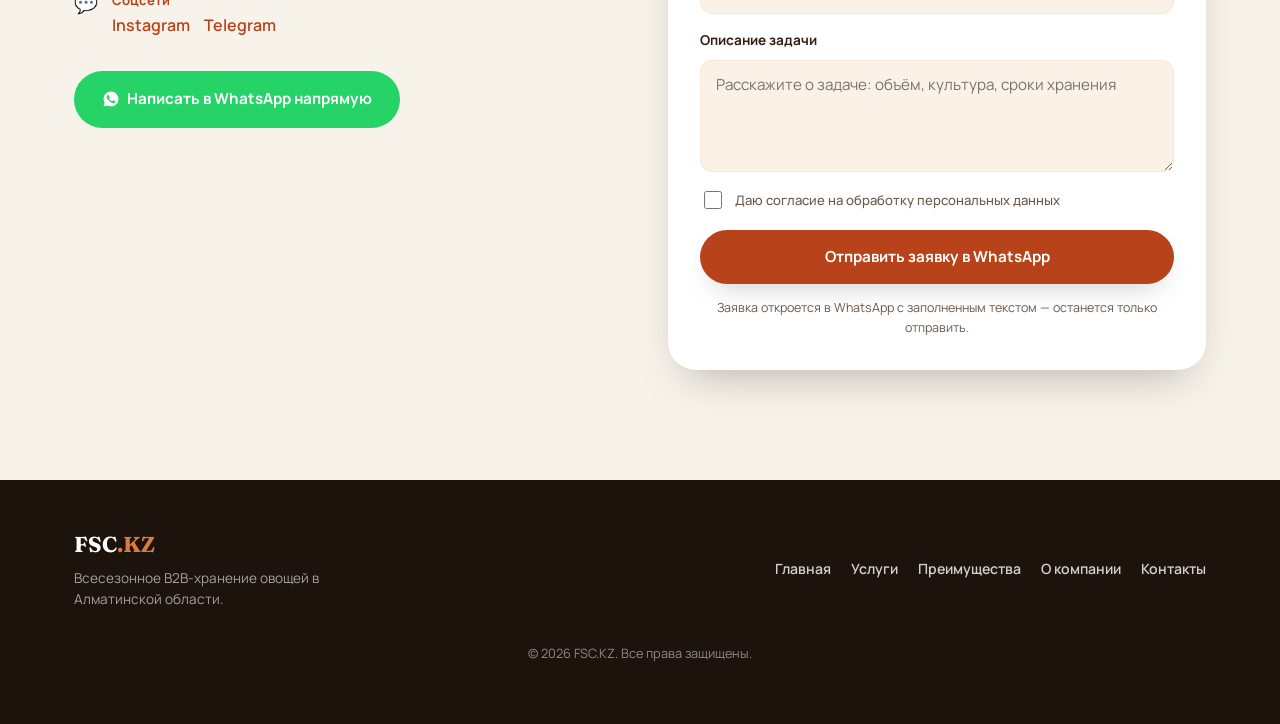
==== commit 1ca09db5: "Reel: real drone push-in for overview scene (captions painted out); site: single phone +7 702 420 65" ====
--- a/index.html
+++ b/index.html
@@ -237,7 +237,7 @@
           </li>
           <li>
             <span class="contact__ico">📞</span>
-            <div><strong>Телефон</strong><a href="tel:+77771221309">+7 777 122 1309</a></div>
+            <div><strong>Телефон</strong><a href="tel:+77024206550">+7 702 420 65 50</a></div>
           </li>
           <li>
             <span class="contact__ico">✉️</span>
